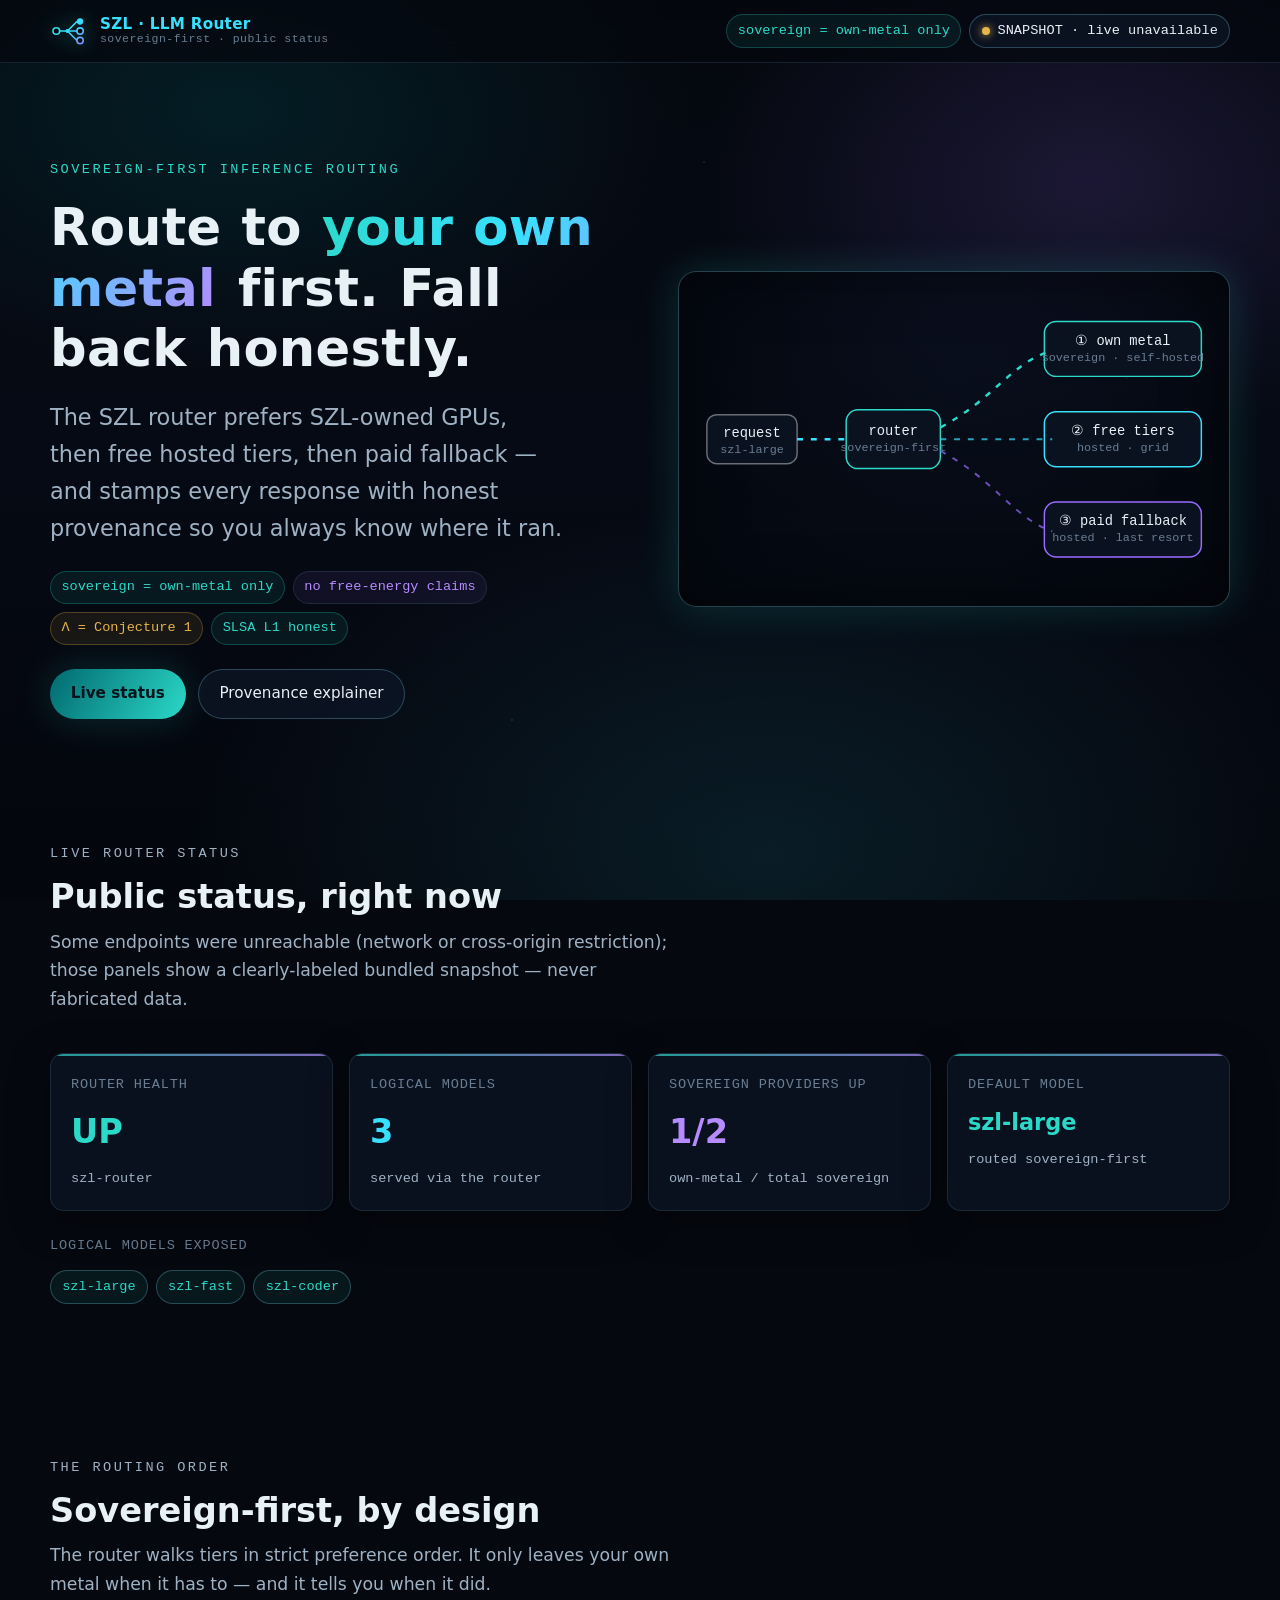
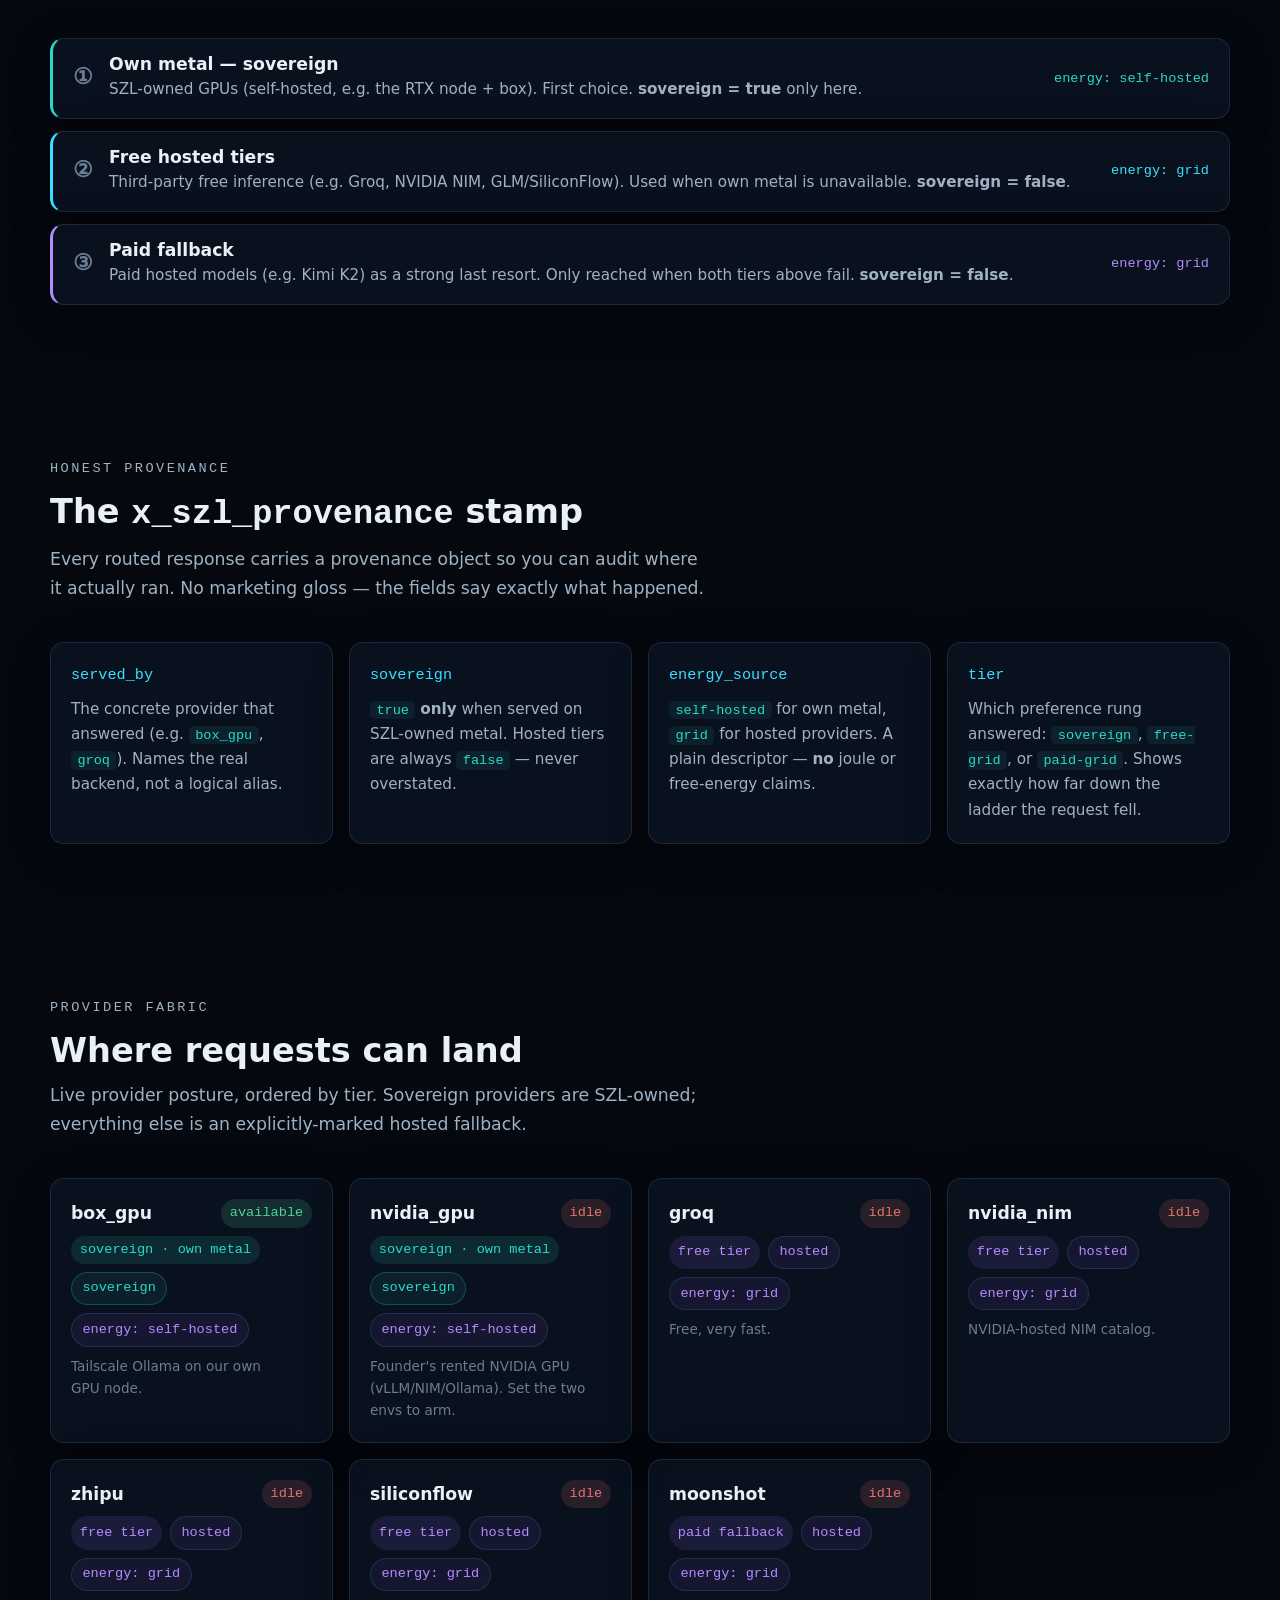
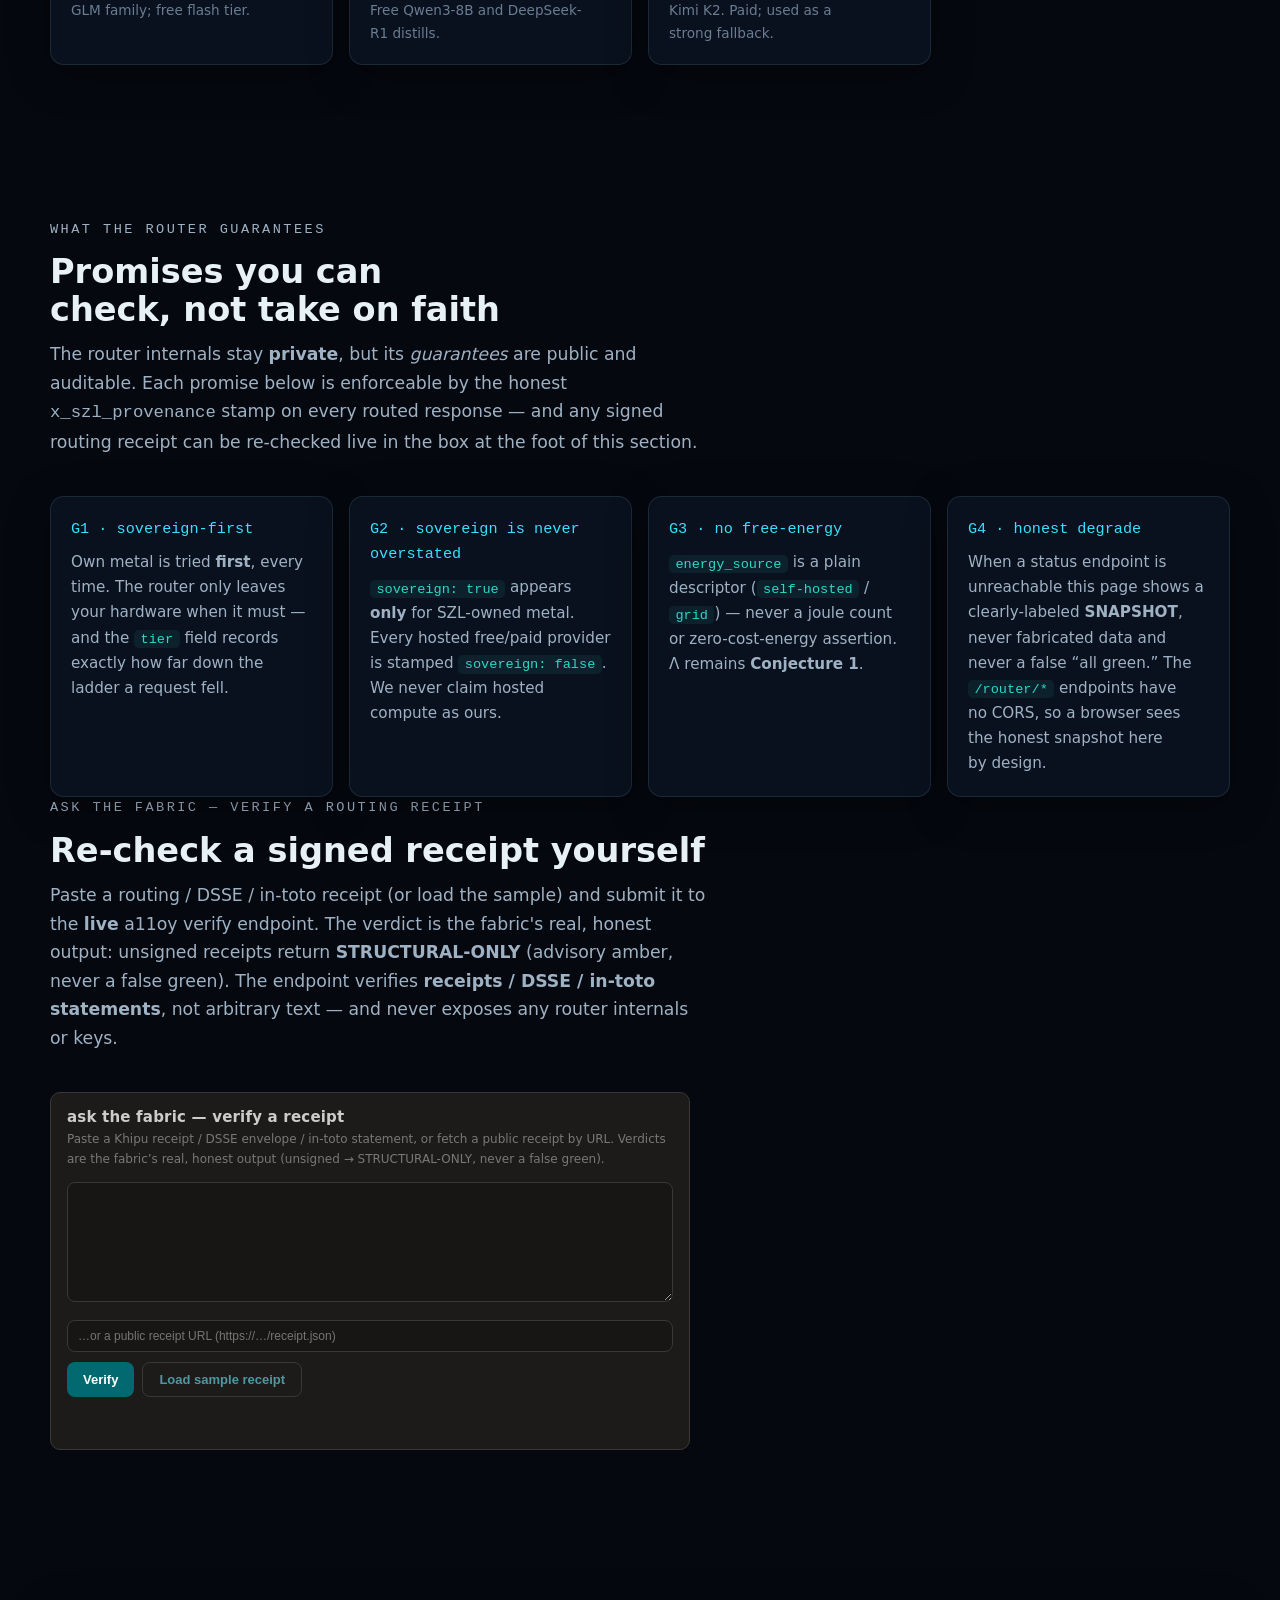
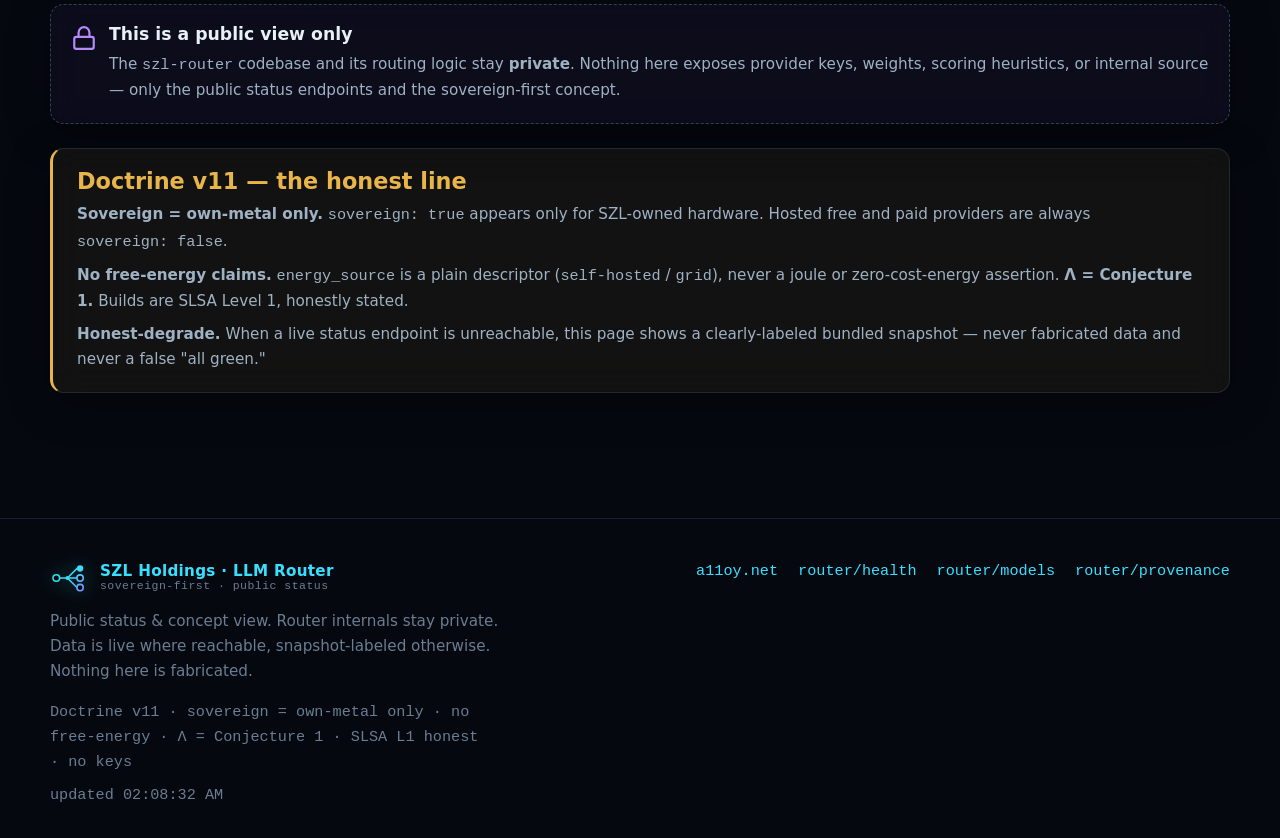
==== space/index.html @ 3b20b39d "feat: govern llm-router-live status Space from szl-router/space (reverse-import) The public status S" ====
<!DOCTYPE html>
<html lang="en" data-theme="dark">
<head>
<meta charset="UTF-8" />
<meta name="viewport" content="width=device-width, initial-scale=1.0, viewport-fit=cover" />
<title>SZL LLM Router — sovereign-first routing (public status)</title>
<meta name="description" content="Public status & concept view of the SZL sovereign-first LLM router: own metal first, then free tiers, then paid fallback — with honest x_szl_provenance. Router internals stay private." />
<meta property="og:title" content="SZL LLM Router" />
<meta property="og:description" content="Sovereign-first routing: own metal → free tiers → paid fallback. Public status only — no private logic, no keys." />
<meta property="og:type" content="website" />
<link rel="icon" type="image/svg+xml" href="assets/logo.svg" />
<!-- SOVEREIGN: 0 runtime CDN · system fonts only (declared in style.css). No Google Fonts. -->
<link rel="stylesheet" href="assets/style.css" />
</head>
<body>

<!-- ===== Top bar ===== -->
<header class="topbar">
  <div class="wrap topbar-inner">
    <a class="brand" href="#top" aria-label="SZL LLM Router home">
      <img class="brand-mark" src="assets/logo.svg" alt="" width="38" height="38" />
      <span class="brand-text">
        <span class="brand-name">SZL · LLM Router</span>
        <span class="brand-sub">sovereign-first · public status</span>
      </span>
    </a>
    <div class="topbar-status">
      <span class="badge teal">sovereign = own-metal only</span>
      <span class="live-pill" id="source-pill">
        <span class="dot snapshot"></span>
        <span class="source-label">connecting…</span>
      </span>
    </div>
  </div>
</header>

<main id="top">

  <!-- ===== Hero ===== -->
  <section class="hero wrap">
    <div class="hero-grid">
      <div>
        <p class="eyebrow">Sovereign-first inference routing</p>
        <h1>Route to <span class="accent">your own metal</span> first. Fall back honestly.</h1>
        <p class="hero-lede">
          The SZL router prefers SZL-owned GPUs, then free hosted tiers, then paid
          fallback — and stamps every response with honest provenance so you always
          know where it ran.
        </p>
        <div class="hero-badges">
          <span class="badge teal">sovereign = own-metal only</span>
          <span class="badge">no free-energy claims</span>
          <span class="badge warn">Λ = Conjecture 1</span>
          <span class="badge teal">SLSA L1 honest</span>
        </div>
        <div class="hero-cta">
          <a class="btn btn-primary" href="#status">Live status</a>
          <a class="btn btn-ghost" href="#provenance">Provenance explainer</a>
        </div>
      </div>

      <!-- Animated routing diagram -->
      <div class="router-shell" aria-label="Sovereign-first routing diagram">
        <svg class="router-svg" viewBox="0 0 520 300" role="img"
             aria-label="A request enters the router, which tries sovereign own-metal GPUs first, then free hosted tiers, then paid fallback.">
          <!-- request source -->
          <g>
            <rect class="node-box src" x="8" y="125" width="92" height="50" rx="10"/>
            <text class="node-label" x="54" y="148" text-anchor="middle">request</text>
            <text class="node-sub" x="54" y="164" text-anchor="middle">szl-large</text>
          </g>

          <!-- router pivot -->
          <g>
            <rect class="node-box sov" x="150" y="120" width="96" height="60" rx="12"/>
            <text class="node-label" x="198" y="146" text-anchor="middle">router</text>
            <text class="node-sub" x="198" y="162" text-anchor="middle">sovereign-first</text>
          </g>

          <!-- edges source -> router -->
          <path class="flow-edge" d="M100 150 H150" stroke="#38e0ff" stroke-width="2.5" fill="none"/>

          <!-- tier 1 sovereign -->
          <g>
            <rect class="node-box sov" x="352" y="30" width="160" height="56" rx="12"/>
            <text class="node-label" x="432" y="54" text-anchor="middle">① own metal</text>
            <text class="node-sub" x="432" y="70" text-anchor="middle">sovereign · self-hosted</text>
          </g>
          <path class="flow-edge" d="M246 138 C300 110, 320 70, 360 60" stroke="#2bd9c8" stroke-width="2.5" fill="none"/>

          <!-- tier 2 free -->
          <g>
            <rect class="node-box free" x="352" y="122" width="160" height="56" rx="12"/>
            <text class="node-label" x="432" y="146" text-anchor="middle">② free tiers</text>
            <text class="node-sub" x="432" y="162" text-anchor="middle">hosted · grid</text>
          </g>
          <path class="flow-edge cool" d="M246 150 H360" stroke="#38e0ff" stroke-width="2" fill="none" opacity="0.7"/>

          <!-- tier 3 paid -->
          <g>
            <rect class="node-box paid" x="352" y="214" width="160" height="56" rx="12"/>
            <text class="node-label" x="432" y="238" text-anchor="middle">③ paid fallback</text>
            <text class="node-sub" x="432" y="254" text-anchor="middle">hosted · last resort</text>
          </g>
          <path class="flow-edge cool" d="M246 162 C300 190, 320 230, 360 244" stroke="#9a6bff" stroke-width="2" fill="none" opacity="0.7"/>
        </svg>
      </div>
    </div>
  </section>

  <!-- ===== KPIs ===== -->
  <section class="section wrap" id="status">
    <div class="section-head">
      <p class="eyebrow">Live router status</p>
      <h2>Public status, right now</h2>
      <p id="data-source-note">Connecting to the live router status endpoints…</p>
    </div>
    <div class="kpi-grid">
      <article class="kpi glass">
        <div class="kpi-label">Router health</div>
        <div class="kpi-value teal" id="kpi-health">—</div>
        <div class="kpi-meta" id="kpi-service">szl-router</div>
      </article>
      <article class="kpi glass">
        <div class="kpi-label">Logical models</div>
        <div class="kpi-value cyan" id="kpi-models">—</div>
        <div class="kpi-meta">served via the router</div>
      </article>
      <article class="kpi glass">
        <div class="kpi-label">Sovereign providers up</div>
        <div class="kpi-value violet" id="kpi-sovereign">—</div>
        <div class="kpi-meta">own-metal / total sovereign</div>
      </article>
      <article class="kpi glass">
        <div class="kpi-label">Default model</div>
        <div class="kpi-value teal" id="default-model" style="font-size: var(--text-lg)">—</div>
        <div class="kpi-meta">routed sovereign-first</div>
      </article>
    </div>
    <div style="margin-top: var(--space-6)">
      <p class="kpi-label" style="margin-bottom: var(--space-3)">Logical models exposed</p>
      <div class="model-chips" id="model-chips"><span class="chip dim">loading…</span></div>
    </div>
  </section>

  <!-- ===== Sovereign-first tier ladder ===== -->
  <section class="section wrap">
    <div class="section-head">
      <p class="eyebrow">The routing order</p>
      <h2>Sovereign-first, by design</h2>
      <p>The router walks tiers in strict preference order. It only leaves your own metal when it has to — and it tells you when it did.</p>
    </div>
    <div class="ladder">
      <div class="rung sov glass">
        <div class="rung-rank">①</div>
        <div class="rung-body">
          <h3>Own metal — sovereign</h3>
          <p>SZL-owned GPUs (self-hosted, e.g. the RTX node + box). First choice. <strong>sovereign = true</strong> only here.</p>
        </div>
        <div class="rung-flag" style="color: var(--teal-bright)">energy: self-hosted</div>
      </div>
      <div class="rung free glass">
        <div class="rung-rank">②</div>
        <div class="rung-body">
          <h3>Free hosted tiers</h3>
          <p>Third-party free inference (e.g. Groq, NVIDIA NIM, GLM/SiliconFlow). Used when own metal is unavailable. <strong>sovereign = false</strong>.</p>
        </div>
        <div class="rung-flag" style="color: var(--cyan)">energy: grid</div>
      </div>
      <div class="rung paid glass">
        <div class="rung-rank">③</div>
        <div class="rung-body">
          <h3>Paid fallback</h3>
          <p>Paid hosted models (e.g. Kimi K2) as a strong last resort. Only reached when both tiers above fail. <strong>sovereign = false</strong>.</p>
        </div>
        <div class="rung-flag" style="color: var(--violet-bright)">energy: grid</div>
      </div>
    </div>
  </section>

  <!-- ===== Provenance explainer ===== -->
  <section class="section wrap" id="provenance">
    <div class="section-head">
      <p class="eyebrow">Honest provenance</p>
      <h2>The <code>x_szl_provenance</code> stamp</h2>
      <p>Every routed response carries a provenance object so you can audit where it actually ran. No marketing gloss — the fields say exactly what happened.</p>
    </div>
    <div class="prov-grid">
      <article class="prov-field glass">
        <div class="prov-key">served_by</div>
        <p>The concrete provider that answered (e.g. <code>box_gpu</code>, <code>groq</code>). Names the real backend, not a logical alias.</p>
      </article>
      <article class="prov-field glass">
        <div class="prov-key">sovereign</div>
        <p><code>true</code> <strong>only</strong> when served on SZL-owned metal. Hosted tiers are always <code>false</code> — never overstated.</p>
      </article>
      <article class="prov-field glass">
        <div class="prov-key">energy_source</div>
        <p><code>self-hosted</code> for own metal, <code>grid</code> for hosted providers. A plain descriptor — <strong>no</strong> joule or free-energy claims.</p>
      </article>
      <article class="prov-field glass">
        <div class="prov-key">tier</div>
        <p>Which preference rung answered: <code>sovereign</code>, <code>free-grid</code>, or <code>paid-grid</code>. Shows exactly how far down the ladder the request fell.</p>
      </article>
    </div>
  </section>

  <!-- ===== Live provider status ===== -->
  <section class="section wrap">
    <div class="section-head">
      <p class="eyebrow">Provider fabric</p>
      <h2>Where requests can land</h2>
      <p>Live provider posture, ordered by tier. Sovereign providers are SZL-owned; everything else is an explicitly-marked hosted fallback.</p>
    </div>
    <div class="prov-status" id="provider-grid">
      <article class="provider-card glass"><span class="provider-note">loading provider fabric…</span></article>
    </div>
  </section>

  <!-- ===== What the router guarantees (agentic explainer) ===== -->
  <section class="section wrap" id="guarantees">
    <div class="section-head">
      <p class="eyebrow">What the router guarantees</p>
      <h2>Promises you can check, not take on faith</h2>
      <p>The router internals stay <strong>private</strong>, but its <em>guarantees</em> are public and
         auditable. Each promise below is enforceable by the honest <code>x_szl_provenance</code> stamp
         on every routed response — and any signed routing receipt can be re-checked live in the box at
         the foot of this section.</p>
    </div>
    <div class="prov-grid">
      <article class="prov-field glass">
        <div class="prov-key">G1 · sovereign-first</div>
        <p>Own metal is tried <strong>first</strong>, every time. The router only leaves your hardware
           when it must — and the <code>tier</code> field records exactly how far down the ladder a
           request fell.</p>
      </article>
      <article class="prov-field glass">
        <div class="prov-key">G2 · sovereign is never overstated</div>
        <p><code>sovereign: true</code> appears <strong>only</strong> for SZL-owned metal. Every hosted
           free/paid provider is stamped <code>sovereign: false</code>. We never claim hosted compute
           as ours.</p>
      </article>
      <article class="prov-field glass">
        <div class="prov-key">G3 · no free-energy</div>
        <p><code>energy_source</code> is a plain descriptor (<code>self-hosted</code> / <code>grid</code>)
           — never a joule count or zero-cost-energy assertion. Λ remains <strong>Conjecture 1</strong>.</p>
      </article>
      <article class="prov-field glass">
        <div class="prov-key">G4 · honest degrade</div>
        <p>When a status endpoint is unreachable this page shows a clearly-labeled <strong>SNAPSHOT</strong>,
           never fabricated data and never a false “all green.” The <code>/router/*</code> endpoints have
           no CORS, so a browser sees the honest snapshot here by design.</p>
      </article>
    </div>

    <div class="section-head" style="margin-top: var(--space-7)">
      <p class="eyebrow">Ask the fabric — verify a routing receipt</p>
      <h2>Re-check a signed receipt yourself</h2>
      <p>Paste a routing / DSSE / in-toto receipt (or load the sample) and submit it to the
         <strong>live</strong> a11oy verify endpoint. The verdict is the fabric's real, honest output:
         unsigned receipts return <strong>STRUCTURAL-ONLY</strong> (advisory amber, never a false green).
         The endpoint verifies <strong>receipts / DSSE / in-toto statements</strong>, not arbitrary text
         — and never exposes any router internals or keys.</p>
    </div>
    <div id="szl-verify"></div>
  </section>

  <!-- ===== Private notice + honesty ===== -->
  <section class="section wrap">
    <div class="private-note glass" style="margin-bottom: var(--space-6)">
      <svg viewBox="0 0 24 24" fill="none" stroke="currentColor" stroke-width="2" aria-hidden="true"><rect x="3" y="11" width="18" height="11" rx="2"/><path d="M7 11V7a5 5 0 0 1 10 0v4"/></svg>
      <div>
        <h3 style="font-size: var(--text-base); margin-bottom: var(--space-2)">This is a public view only</h3>
        <p>The <code>szl-router</code> codebase and its routing logic stay <strong>private</strong>. Nothing here exposes provider keys, weights, scoring heuristics, or internal source — only the public status endpoints and the sovereign-first concept.</p>
      </div>
    </div>
    <div class="callout glass">
      <h3>Doctrine v11 — the honest line</h3>
      <p><strong>Sovereign = own-metal only.</strong> <code>sovereign: true</code> appears only for SZL-owned hardware. Hosted free and paid providers are always <code>sovereign: false</code>.</p>
      <p><strong>No free-energy claims.</strong> <code>energy_source</code> is a plain descriptor (<code>self-hosted</code> / <code>grid</code>), never a joule or zero-cost-energy assertion. <strong>Λ = Conjecture 1.</strong> Builds are SLSA Level 1, honestly stated.</p>
      <p><strong>Honest-degrade.</strong> When a live status endpoint is unreachable, this page shows a clearly-labeled bundled snapshot — never fabricated data and never a false "all green."</p>
    </div>
  </section>

</main>

<!-- ===== Footer ===== -->
<footer class="footer">
  <div class="wrap footer-grid">
    <div>
      <a class="brand" href="#top" aria-label="SZL LLM Router">
        <img class="brand-mark" src="assets/logo.svg" alt="" width="32" height="32" />
        <span class="brand-text">
          <span class="brand-name">SZL Holdings · LLM Router</span>
          <span class="brand-sub">sovereign-first · public status</span>
        </span>
      </a>
      <p style="margin-top: var(--space-3)">Public status &amp; concept view. Router internals stay private. Data is live where reachable, snapshot-labeled otherwise. Nothing here is fabricated.</p>
      <p class="footer-doctrine">Doctrine v11 · sovereign = own-metal only · no free-energy · Λ = Conjecture 1 · SLSA L1 honest · no keys</p>
      <p class="stamp" id="updated-stamp" style="margin-top: var(--space-2)">updating…</p>
    </div>
    <nav class="footer-links" aria-label="resources">
      <a href="https://a11oy.net" target="_blank" rel="noopener">a11oy.net</a>
      <a href="https://a11oy.net/api/a11oy/v1/router/health" target="_blank" rel="noopener">router/health</a>
      <a href="https://a11oy.net/api/a11oy/v1/router/models" target="_blank" rel="noopener">router/models</a>
      <a href="https://a11oy.net/api/a11oy/v1/router/provenance" target="_blank" rel="noopener">router/provenance</a>
    </nav>
  </div>
</footer>

<script type="module" src="assets/app.js"></script>
<!-- Vendored, self-contained verify widget (0 CDN, system fonts, honest fallback) -->
<script src="assets/szl_verify_widget.js"></script>
<script>SZLVerify.mount('#szl-verify', { base: 'https://a11oy.net' });</script>
</body>
</html>
---- space/assets/style.css ----
/* ===========================================================
   SZL Khipu Constellation — deep-space dark, teal/cyan/violet
   Self-authored SZL build. Doctrine v11.
   =========================================================== */

:root {
  /* Type scale (fluid) */
  --text-xs: clamp(0.75rem, 0.7rem + 0.25vw, 0.85rem);
  --text-sm: clamp(0.85rem, 0.8rem + 0.3vw, 0.95rem);
  --text-base: clamp(1rem, 0.95rem + 0.25vw, 1.08rem);
  --text-lg: clamp(1.1rem, 1rem + 0.6vw, 1.4rem);
  --text-xl: clamp(1.5rem, 1.2rem + 1.2vw, 2.1rem);
  --text-2xl: clamp(2rem, 1.4rem + 2.4vw, 3.2rem);

  /* Spacing (4px system) */
  --space-1: 0.25rem; --space-2: 0.5rem; --space-3: 0.75rem;
  --space-4: 1rem; --space-5: 1.25rem; --space-6: 1.5rem;
  --space-8: 2rem; --space-10: 2.5rem; --space-12: 3rem;
  --space-16: 4rem; --space-20: 5rem; --space-24: 6rem;

  /* Deep-space palette */
  --bg: #05080f;
  --bg-2: #070b16;
  --surface: rgba(16, 26, 44, 0.55);
  --surface-solid: #0b1322;
  --border: rgba(120, 170, 200, 0.16);
  --border-strong: rgba(120, 200, 220, 0.30);

  --teal: #01696F;
  --teal-bright: #2bd9c8;
  --cyan: #38e0ff;
  --violet: #9a6bff;
  --violet-bright: #b58bff;

  --text: #e8f1f6;
  --text-muted: #9fb2c4;
  --text-faint: #6a7d92;

  --ok: #4fd39a;
  --warn: #e8b54a;
  --bad: #e8736a;

  --radius-sm: 0.5rem;
  --radius-md: 0.85rem;
  --radius-lg: 1.15rem;
  --radius-full: 9999px;

  --content: 1180px;
  --glow-teal: 0 0 40px rgba(43, 217, 200, 0.18);
  --glow-violet: 0 0 40px rgba(154, 107, 255, 0.16);

  /* SOVEREIGN: system fonts only — 0 runtime CDN, no Google Fonts. */
  --font-display: system-ui, -apple-system, 'Segoe UI', Roboto, Helvetica, Arial, sans-serif;
  --font-body: system-ui, -apple-system, 'Segoe UI', Roboto, Helvetica, Arial, sans-serif;
  --font-mono: ui-monospace, SFMono-Regular, Menlo, Consolas, monospace;
}

*, *::before, *::after { box-sizing: border-box; margin: 0; padding: 0; }

html {
  -webkit-font-smoothing: antialiased;
  -moz-osx-font-smoothing: grayscale;
  text-rendering: optimizeLegibility;
  scroll-behavior: smooth;
  scroll-padding-top: 5rem;
}

body {
  min-height: 100dvh;
  line-height: 1.65;
  font-family: var(--font-body);
  font-size: var(--text-base);
  color: var(--text);
  background: var(--bg);
  overflow-x: hidden;
  position: relative;
}

/* Starfield + nebula background */
body::before {
  content: "";
  position: fixed;
  inset: 0;
  z-index: -2;
  background:
    radial-gradient(ellipse 60% 50% at 18% 12%, rgba(1, 105, 111, 0.22), transparent 60%),
    radial-gradient(ellipse 50% 50% at 85% 20%, rgba(154, 107, 255, 0.15), transparent 60%),
    radial-gradient(ellipse 70% 60% at 60% 95%, rgba(56, 224, 255, 0.10), transparent 65%),
    linear-gradient(180deg, #05080f 0%, #060a14 50%, #04060d 100%);
}
body::after {
  content: "";
  position: fixed;
  inset: 0;
  z-index: -1;
  background-image:
    radial-gradient(1px 1px at 20% 30%, rgba(255,255,255,0.7), transparent),
    radial-gradient(1px 1px at 70% 65%, rgba(255,255,255,0.5), transparent),
    radial-gradient(1px 1px at 40% 80%, rgba(180,220,255,0.6), transparent),
    radial-gradient(1.5px 1.5px at 88% 42%, rgba(255,255,255,0.5), transparent),
    radial-gradient(1px 1px at 12% 78%, rgba(200,230,255,0.5), transparent),
    radial-gradient(1px 1px at 55% 18%, rgba(255,255,255,0.4), transparent);
  background-repeat: repeat;
  opacity: 0.6;
  pointer-events: none;
}

img, svg, canvas { display: block; max-width: 100%; }
a { color: var(--cyan); text-decoration: none; }
a:hover { color: var(--teal-bright); }

:focus-visible {
  outline: 2px solid var(--cyan);
  outline-offset: 3px;
  border-radius: var(--radius-sm);
}

h1, h2, h3 { font-family: var(--font-display); line-height: 1.12; text-wrap: balance; letter-spacing: 0; }
p { text-wrap: pretty; }

.sr-only {
  position: absolute; width: 1px; height: 1px; padding: 0; margin: -1px;
  overflow: hidden; clip: rect(0,0,0,0); white-space: nowrap; border: 0;
}

/* ---------- Layout shell ---------- */
.wrap { width: min(100% - 2.5rem, var(--content)); margin-inline: auto; }

/* ---------- Top bar ---------- */
.topbar {
  position: sticky; top: 0; z-index: 50;
  backdrop-filter: blur(14px);
  background: rgba(5, 8, 15, 0.72);
  border-bottom: 1px solid var(--border);
}
.topbar-inner {
  display: flex; align-items: center; justify-content: space-between;
  gap: var(--space-4); padding-block: var(--space-3); flex-wrap: wrap;
}
.brand { display: flex; align-items: center; gap: var(--space-3); }
.brand-mark { width: 38px; height: 38px; flex-shrink: 0; filter: drop-shadow(0 0 10px rgba(43,217,200,0.4)); }
.brand-text { display: flex; flex-direction: column; line-height: 1.1; }
.brand-name { font-family: var(--font-display); font-weight: 600; font-size: var(--text-sm); letter-spacing: 0.02em; }
.brand-sub { font-size: 0.72rem; color: var(--text-faint); font-family: var(--font-mono); letter-spacing: 0.04em; }
.topbar-status { display: flex; align-items: center; gap: var(--space-2); flex-wrap: wrap; }

/* ---------- Live pill ---------- */
.live-pill {
  display: inline-flex; align-items: center; gap: var(--space-2);
  padding: 0.3rem 0.7rem; border-radius: var(--radius-full);
  font-family: var(--font-mono); font-size: var(--text-xs);
  border: 1px solid var(--border-strong); background: var(--surface);
  white-space: nowrap;
}
.dot { width: 8px; height: 8px; border-radius: 50%; flex-shrink: 0; }
.dot.live { background: var(--ok); box-shadow: 0 0 8px var(--ok); animation: pulse 2s ease-in-out infinite; }
.dot.snapshot { background: var(--warn); box-shadow: 0 0 8px var(--warn); }
.dot.down { background: var(--bad); box-shadow: 0 0 8px var(--bad); }
@keyframes pulse { 0%,100% { opacity: 1; } 50% { opacity: 0.4; } }

/* ---------- Badges ---------- */
.badge {
  display: inline-flex; align-items: center; gap: 0.4rem;
  padding: 0.28rem 0.65rem; border-radius: var(--radius-full);
  font-family: var(--font-mono); font-size: var(--text-xs);
  border: 1px solid var(--border); background: rgba(154, 107, 255, 0.08);
  color: var(--violet-bright); white-space: nowrap;
}
.badge.teal { background: rgba(43,217,200,0.08); color: var(--teal-bright); border-color: rgba(43,217,200,0.25); }
.badge.warn { background: rgba(232,181,74,0.09); color: var(--warn); border-color: rgba(232,181,74,0.28); }

/* ---------- Hero ---------- */
.hero { padding-block: clamp(var(--space-12), 8vw, var(--space-24)) var(--space-12); position: relative; }
.hero-grid { display: grid; grid-template-columns: 1.05fr 1fr; gap: var(--space-12); align-items: center; }
.eyebrow {
  font-family: var(--font-mono); font-size: var(--text-xs); letter-spacing: 0.18em;
  text-transform: uppercase; color: var(--teal-bright); margin-bottom: var(--space-4);
}
.hero h1 { font-size: var(--text-2xl); font-weight: 600; margin-bottom: var(--space-5); letter-spacing: 0.005em; word-spacing: 0.04em; line-height: 1.18; }
.hero h1 .accent {
  background: linear-gradient(120deg, var(--teal-bright), var(--cyan) 45%, var(--violet-bright));
  -webkit-background-clip: text; background-clip: text; -webkit-text-fill-color: transparent; color: transparent;
  padding-right: 0.04em;
}
.hero-lede { font-size: var(--text-lg); color: var(--text-muted); margin-bottom: var(--space-6); max-width: 36ch; }
.hero-badges { display: flex; flex-wrap: wrap; gap: var(--space-2); margin-bottom: var(--space-6); }
.hero-cta { display: flex; flex-wrap: wrap; gap: var(--space-3); }

.btn {
  display: inline-flex; align-items: center; gap: var(--space-2);
  padding: 0.7rem 1.3rem; border-radius: var(--radius-full);
  font-weight: 500; font-size: var(--text-sm); cursor: pointer;
  transition: transform 180ms cubic-bezier(.16,1,.3,1), box-shadow 180ms, background 180ms;
}
.btn-primary {
  background: linear-gradient(120deg, var(--teal), var(--teal-bright));
  color: #04141a; box-shadow: var(--glow-teal); font-weight: 600;
}
.btn-primary:hover { transform: translateY(-2px); box-shadow: 0 0 50px rgba(43,217,200,0.35); }
.btn-ghost { border: 1px solid var(--border-strong); color: var(--text); background: var(--surface); }
.btn-ghost:hover { border-color: var(--cyan); transform: translateY(-2px); }

/* ---------- Glass card ---------- */
.glass {
  background: var(--surface);
  border: 1px solid var(--border);
  border-radius: var(--radius-lg);
  backdrop-filter: blur(16px);
  box-shadow: 0 10px 40px rgba(0,0,0,0.35);
}

/* ---------- Constellation graph ---------- */
.graph-shell {
  position: relative; border-radius: var(--radius-lg); overflow: hidden;
  border: 1px solid var(--border-strong);
  background: radial-gradient(ellipse at 50% 40%, rgba(8,16,30,0.6), rgba(4,7,14,0.9));
  box-shadow: var(--glow-teal), inset 0 0 60px rgba(0,0,0,0.5);
  min-height: 420px;
}
#graph { width: 100%; height: 460px; }
.graph-overlay {
  position: absolute; top: var(--space-3); left: var(--space-3);
  display: flex; gap: var(--space-2); flex-wrap: wrap; pointer-events: none; z-index: 5;
}
.graph-controls {
  position: absolute; bottom: var(--space-3); left: 50%; transform: translateX(-50%);
  display: flex; gap: var(--space-2); z-index: 5; flex-wrap: wrap; justify-content: center;
  width: calc(100% - 1.5rem);
}
.seg {
  display: inline-flex; border: 1px solid var(--border-strong);
  border-radius: var(--radius-full); overflow: hidden; backdrop-filter: blur(10px);
  background: rgba(5,8,15,0.7);
}
.seg button {
  padding: 0.4rem 0.9rem; font-size: var(--text-xs); font-family: var(--font-mono);
  color: var(--text-muted); background: transparent; white-space: nowrap;
}
.seg button[aria-pressed="true"] { background: rgba(43,217,200,0.18); color: var(--teal-bright); }
.graph-legend {
  position: absolute; top: var(--space-3); right: var(--space-3); z-index: 5;
  display: flex; flex-direction: column; gap: var(--space-2);
  font-size: var(--text-xs); font-family: var(--font-mono);
  background: rgba(5,8,15,0.6); padding: var(--space-3); border-radius: var(--radius-md);
  border: 1px solid var(--border); backdrop-filter: blur(8px);
}
.legend-row { display: flex; align-items: center; gap: var(--space-2); color: var(--text-muted); }
.legend-swatch { width: 12px; height: 12px; border-radius: 50%; flex-shrink: 0; }

/* ---------- Section ---------- */
.section { padding-block: clamp(var(--space-12), 6vw, var(--space-20)); }
.section-head { max-width: 60ch; margin-bottom: var(--space-10); }
.section-head .eyebrow { margin-bottom: var(--space-3); }
.section-head h2 { font-size: var(--text-xl); font-weight: 600; margin-bottom: var(--space-3); }
.section-head p { color: var(--text-muted); }

/* ---------- KPI cards ---------- */
.kpi-grid { display: grid; grid-template-columns: repeat(auto-fit, minmax(180px, 1fr)); gap: var(--space-4); }
.kpi {
  padding: var(--space-5); border-radius: var(--radius-md);
  position: relative; overflow: hidden;
}
.kpi::before {
  content: ""; position: absolute; inset: 0 0 auto 0; height: 2px;
  background: linear-gradient(90deg, var(--teal-bright), var(--violet-bright));
  opacity: 0.7;
}
.kpi-label { font-family: var(--font-mono); font-size: var(--text-xs); color: var(--text-faint); letter-spacing: 0.06em; text-transform: uppercase; }
.kpi-value { font-family: var(--font-display); font-size: var(--text-xl); font-weight: 600; margin-block: var(--space-2); }
.kpi-value.teal { color: var(--teal-bright); }
.kpi-value.violet { color: var(--violet-bright); }
.kpi-value.cyan { color: var(--cyan); }
.kpi-meta { font-size: var(--text-xs); color: var(--text-muted); font-family: var(--font-mono); }

/* ---------- Generic grid ---------- */
.cards { display: grid; grid-template-columns: repeat(auto-fit, minmax(260px, 1fr)); gap: var(--space-5); }
.card { padding: var(--space-6); border-radius: var(--radius-md); }
.card h3 { font-size: var(--text-lg); margin-bottom: var(--space-3); color: var(--text); display: flex; align-items: center; gap: var(--space-2); }
.card p { color: var(--text-muted); font-size: var(--text-sm); }
.card .icon { width: 28px; height: 28px; flex-shrink: 0; color: var(--teal-bright); }

/* ---------- Witness table ---------- */
.table-shell { border-radius: var(--radius-md); overflow: hidden; border: 1px solid var(--border); }
.tbl-scroll { overflow-x: auto; }
table.witness { width: 100%; border-collapse: collapse; font-size: var(--text-sm); min-width: 560px; }
table.witness th, table.witness td { padding: var(--space-3) var(--space-4); text-align: left; }
table.witness thead th {
  font-family: var(--font-mono); font-size: var(--text-xs); text-transform: uppercase;
  letter-spacing: 0.06em; color: var(--text-faint); background: rgba(8,16,30,0.6);
  border-bottom: 1px solid var(--border);
}
table.witness tbody tr { border-bottom: 1px solid var(--border); }
table.witness tbody tr:last-child { border-bottom: none; }
table.witness td.mono { font-family: var(--font-mono); font-size: var(--text-xs); color: var(--text-muted); }
.tag { display: inline-flex; align-items: center; gap: 0.35rem; padding: 0.18rem 0.55rem; border-radius: var(--radius-full); font-family: var(--font-mono); font-size: var(--text-xs); }
.tag.sov { background: rgba(43,217,200,0.12); color: var(--teal-bright); }
.tag.host { background: rgba(154,107,255,0.12); color: var(--violet-bright); }
.tag.ok { background: rgba(79,211,154,0.14); color: var(--ok); }
.tag.down { background: rgba(232,115,106,0.14); color: var(--bad); }

/* ---------- Quorum receipt knot ---------- */
.receipt {
  font-family: var(--font-mono); font-size: var(--text-xs); color: var(--text-muted);
  background: rgba(4,7,14,0.6); border: 1px solid var(--border); border-radius: var(--radius-md);
  padding: var(--space-4); overflow-x: auto; line-height: 1.7;
}
.receipt .k { color: var(--cyan); }
.receipt .v { color: var(--teal-bright); }
.receipt .c { color: var(--text-faint); }

/* ---------- Honesty callout ---------- */
.callout {
  border-left: 3px solid var(--warn); padding: var(--space-5) var(--space-6);
  border-radius: var(--radius-md); background: rgba(232,181,74,0.06);
}
.callout h3 { color: var(--warn); font-size: var(--text-lg); margin-bottom: var(--space-2); }
.callout p { color: var(--text-muted); font-size: var(--text-sm); }
.callout p + p { margin-top: var(--space-2); }

/* ---------- Conjecture explainer steps ---------- */
.steps { display: grid; grid-template-columns: repeat(auto-fit, minmax(230px,1fr)); gap: var(--space-4); counter-reset: step; }
.step { padding: var(--space-5); border-radius: var(--radius-md); position: relative; }
.step-num {
  font-family: var(--font-mono); font-size: var(--text-xs); color: var(--teal-bright);
  border: 1px solid var(--border-strong); border-radius: var(--radius-full);
  width: 28px; height: 28px; display: grid; place-items: center; margin-bottom: var(--space-3);
}
.step h3 { font-size: var(--text-base); margin-bottom: var(--space-2); }
.step p { font-size: var(--text-sm); color: var(--text-muted); }

/* ---------- Footer ---------- */
.footer { border-top: 1px solid var(--border); padding-block: var(--space-10); margin-top: var(--space-12); }
.footer-grid { display: flex; justify-content: space-between; gap: var(--space-6); flex-wrap: wrap; align-items: flex-start; }
.footer p { color: var(--text-faint); font-size: var(--text-sm); max-width: 48ch; }
.footer-links { display: flex; gap: var(--space-5); flex-wrap: wrap; font-size: var(--text-sm); font-family: var(--font-mono); }
.footer-doctrine { font-family: var(--font-mono); font-size: var(--text-xs); color: var(--text-faint); margin-top: var(--space-4); }

/* ---------- Updated stamp ---------- */
.stamp { font-family: var(--font-mono); font-size: var(--text-xs); color: var(--text-faint); }

/* ---------- Responsive ---------- */
@media (max-width: 880px) {
  .hero-grid { grid-template-columns: 1fr; gap: var(--space-8); }
  .hero-lede { max-width: none; }
  #graph { height: 380px; }
  .graph-legend { position: static; margin: var(--space-3); }
}
@media (max-width: 560px) {
  .topbar-inner { gap: var(--space-2); }
  .brand-sub { display: none; }
  #graph { height: 340px; }
  .graph-legend { display: none; }
}

@media (prefers-reduced-motion: reduce) {
  *, *::before, *::after {
    animation-duration: 0.01ms !important; animation-iteration-count: 1 !important;
    transition-duration: 0.01ms !important; scroll-behavior: auto !important;
  }
}

/* ===========================================================
   LLM Router — additional components
   =========================================================== */

/* ---------- Routing diagram ---------- */
.router-shell {
  position: relative; border-radius: var(--radius-lg); overflow: hidden;
  border: 1px solid var(--border-strong);
  background: radial-gradient(ellipse at 50% 30%, rgba(8,16,30,0.6), rgba(4,7,14,0.92));
  box-shadow: var(--glow-teal), inset 0 0 60px rgba(0,0,0,0.5);
  padding: var(--space-5);
}
.router-svg { width: 100%; height: auto; display: block; }

/* animated dash flow on routing edges */
.flow-edge { stroke-dasharray: 6 8; animation: flow 1.4s linear infinite; }
@keyframes flow { to { stroke-dashoffset: -28; } }
.flow-edge.cool { animation-duration: 2.2s; }

.node-box {
  fill: rgba(11,19,34,0.92); stroke-width: 1.5;
}
.node-box.sov { stroke: #2bd9c8; }
.node-box.free { stroke: #38e0ff; }
.node-box.paid { stroke: #9a6bff; }
.node-box.src { stroke: rgba(255,255,255,0.4); }
.node-label { font-family: var(--font-mono); font-size: 14px; fill: var(--text); }
.node-sub { font-family: var(--font-mono); font-size: 12px; fill: var(--text-faint); }

/* ---------- Tier ladder ---------- */
.ladder { display: grid; gap: var(--space-3); }
.rung {
  display: grid; grid-template-columns: auto 1fr auto; gap: var(--space-4); align-items: center;
  padding: var(--space-4) var(--space-5); border-radius: var(--radius-md);
  border-left: 3px solid var(--border-strong);
}
.rung.sov { border-left-color: var(--teal-bright); }
.rung.free { border-left-color: var(--cyan); }
.rung.paid { border-left-color: var(--violet-bright); }
.rung-rank { font-family: var(--font-mono); font-size: var(--text-lg); font-weight: 600; color: var(--text-faint); }
.rung-body h3 { font-size: var(--text-base); margin-bottom: 0.15rem; }
.rung-body p { font-size: var(--text-sm); color: var(--text-muted); }
.rung-flag { font-family: var(--font-mono); font-size: var(--text-xs); white-space: nowrap; }

/* ---------- Provenance fields ---------- */
.prov-grid { display: grid; grid-template-columns: repeat(auto-fit, minmax(220px,1fr)); gap: var(--space-4); }
.prov-field { padding: var(--space-5); border-radius: var(--radius-md); }
.prov-key { font-family: var(--font-mono); font-size: var(--text-sm); color: var(--cyan); margin-bottom: var(--space-2); }
.prov-field p { font-size: var(--text-sm); color: var(--text-muted); }
.prov-field code { font-family: var(--font-mono); font-size: var(--text-xs); color: var(--teal-bright); background: rgba(43,217,200,0.08); padding: 0.1rem 0.4rem; border-radius: 0.3rem; }

/* ---------- Provider status grid ---------- */
.prov-status { display: grid; grid-template-columns: repeat(auto-fill, minmax(240px,1fr)); gap: var(--space-4); }
.provider-card { padding: var(--space-5); border-radius: var(--radius-md); display: flex; flex-direction: column; gap: var(--space-2); }
.provider-top { display: flex; align-items: center; justify-content: space-between; gap: var(--space-3); }
.provider-name { font-family: var(--font-display); font-weight: 600; font-size: var(--text-base); }
.provider-meta { display: flex; flex-wrap: wrap; gap: var(--space-2); }
.provider-note { font-size: var(--text-xs); color: var(--text-faint); }

/* logical model chips */
.model-chips { display: flex; flex-wrap: wrap; gap: var(--space-2); }
.chip { font-family: var(--font-mono); font-size: var(--text-xs); padding: 0.3rem 0.7rem; border-radius: var(--radius-full); border: 1px solid var(--border-strong); background: rgba(43,217,200,0.08); color: var(--teal-bright); }
.chip.dim { background: rgba(120,140,170,0.08); color: var(--text-muted); border-color: var(--border); }

/* private notice */
.private-note {
  display: flex; gap: var(--space-3); align-items: flex-start;
  border: 1px dashed var(--border-strong); border-radius: var(--radius-md);
  padding: var(--space-5); background: rgba(154,107,255,0.05);
}
.private-note svg { width: 26px; height: 26px; color: var(--violet-bright); flex-shrink: 0; }
.private-note p { font-size: var(--text-sm); color: var(--text-muted); }

@media (max-width: 560px) {
  .rung { grid-template-columns: auto 1fr; }
  .rung-flag { grid-column: 2; }
}

/* ===========================================================
   DEV B · MOBILE REFINEMENT (investor-grade on a phone)
   12px type floor · 44px touch targets · safe-area · 0 CDN
   Doctrine v11 honest · system fonts only.
   =========================================================== */

/* Safe-area: notch / home-bar clearance (viewport-fit=cover) */
.topbar { padding-top: env(safe-area-inset-top, 0px); }
.topbar-inner { padding-inline: max(0px, env(safe-area-inset-left)) max(0px, env(safe-area-inset-right)); }
.footer { padding-bottom: max(var(--space-10), calc(var(--space-6) + env(safe-area-inset-bottom))); }

/* Type floor — nothing readable under 12px. Caption tokens bumped on phones. */
@media (max-width: 768px) {
  :root {
    --text-xs: clamp(0.78rem, 0.74rem + 0.2vw, 0.85rem);   /* 12.5px floor */
    --text-sm: clamp(0.875rem, 0.83rem + 0.25vw, 0.95rem); /* 14px floor */
  }
  .brand-sub { font-size: 0.78rem; }                        /* was 11.5px */
  .footer-doctrine, .stamp, .kpi-label, .kpi-meta,
  .provider-note, .prov-field code, .chip, .badge,
  .live-pill, .seg button, .rung-flag, table.witness td.mono,
  .receipt, .step-num { font-size: 0.78rem; }
  .node-label { font-size: 15px; }
  .node-sub { font-size: 12.5px; }
}

/* Touch targets ≥ 44px hit area (WCAG 2.5.5). Links lifted via padding. */
@media (pointer: coarse), (max-width: 768px) {
  .footer-links a,
  .topbar a, .brand,
  .prov-field, .provider-card { -webkit-tap-highlight-color: transparent; }
  .footer-links { gap: var(--space-3) var(--space-6); }
  .footer-links a {
    display: inline-flex; align-items: center;
    min-height: 44px; padding-block: 2px;
  }
  .brand { min-height: 44px; }   /* wordmark link — full 44px tap height */
  .hero-cta .btn { min-height: 44px; }
  .badge, .chip, .live-pill { min-height: 30px; } /* non-interactive status pills: legible, not tap targets */
}

/* Focus rings already present (:focus-visible). AA contrast retained. */
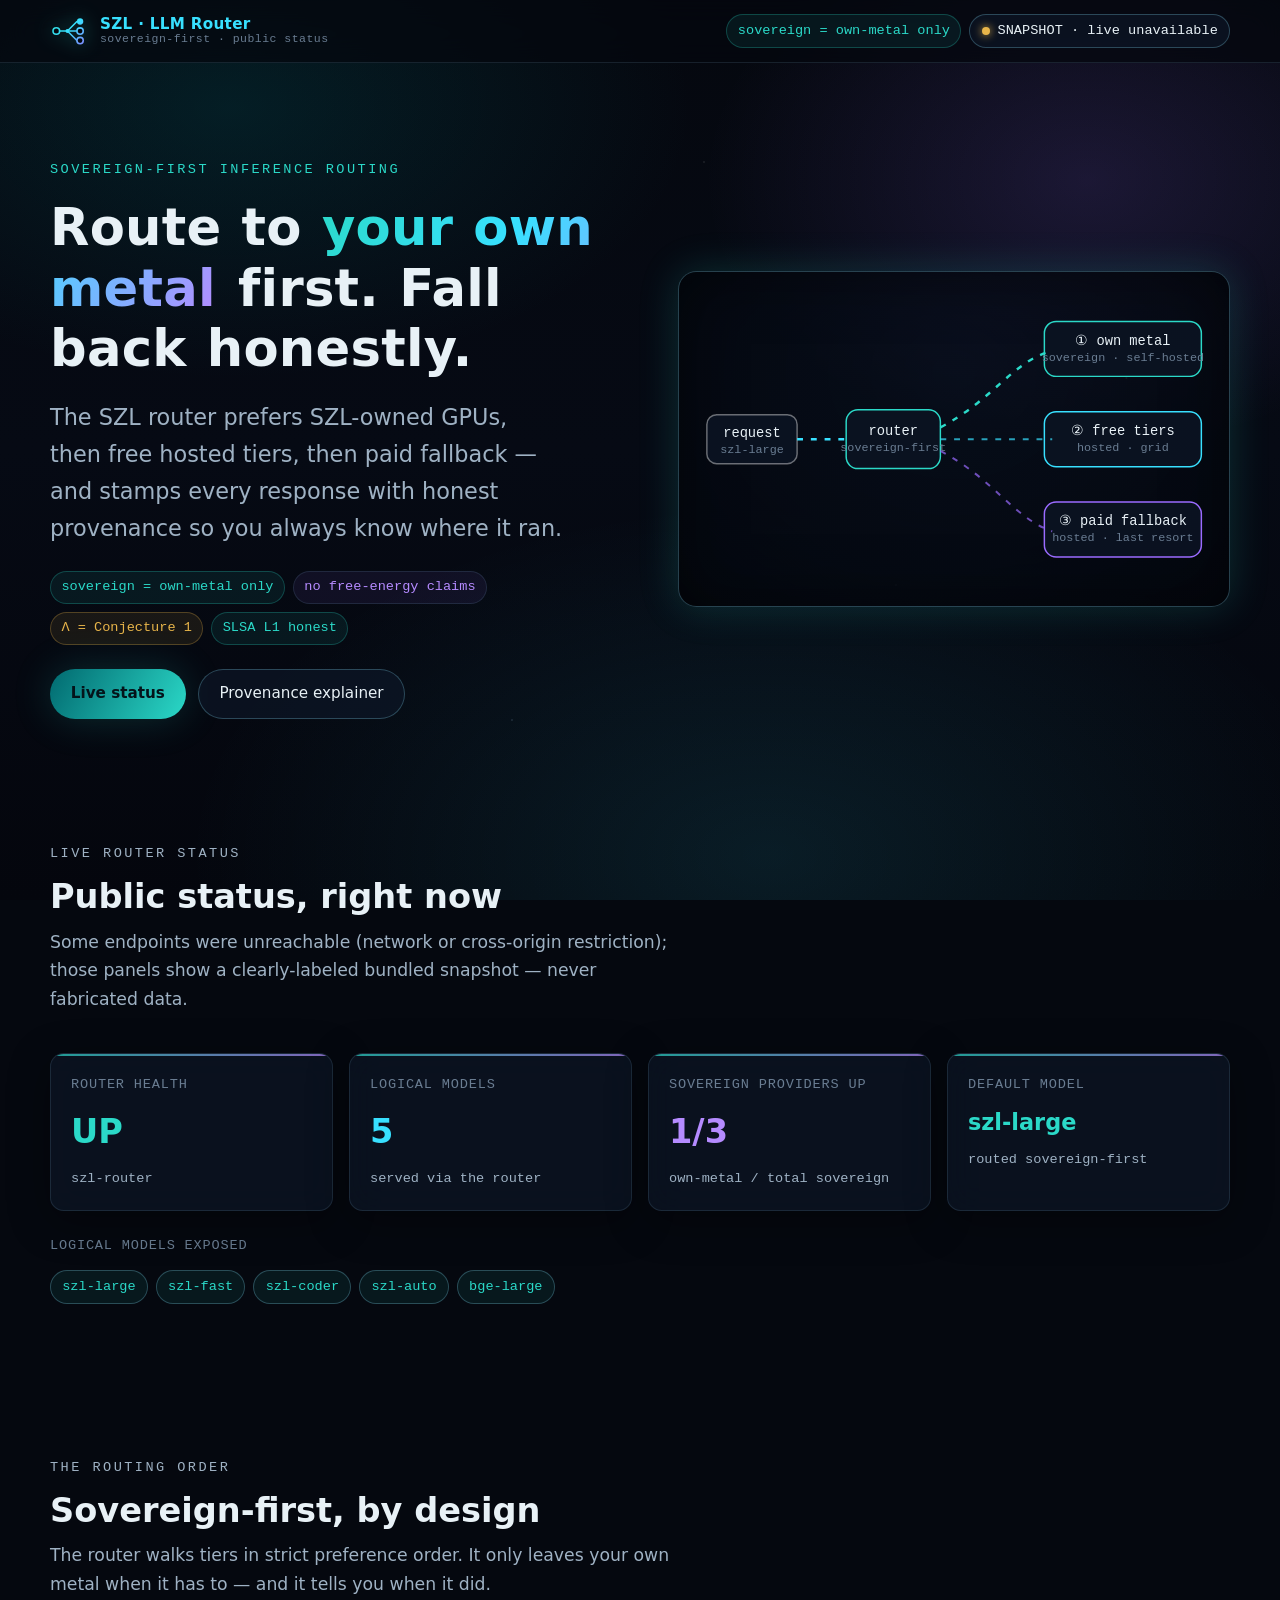
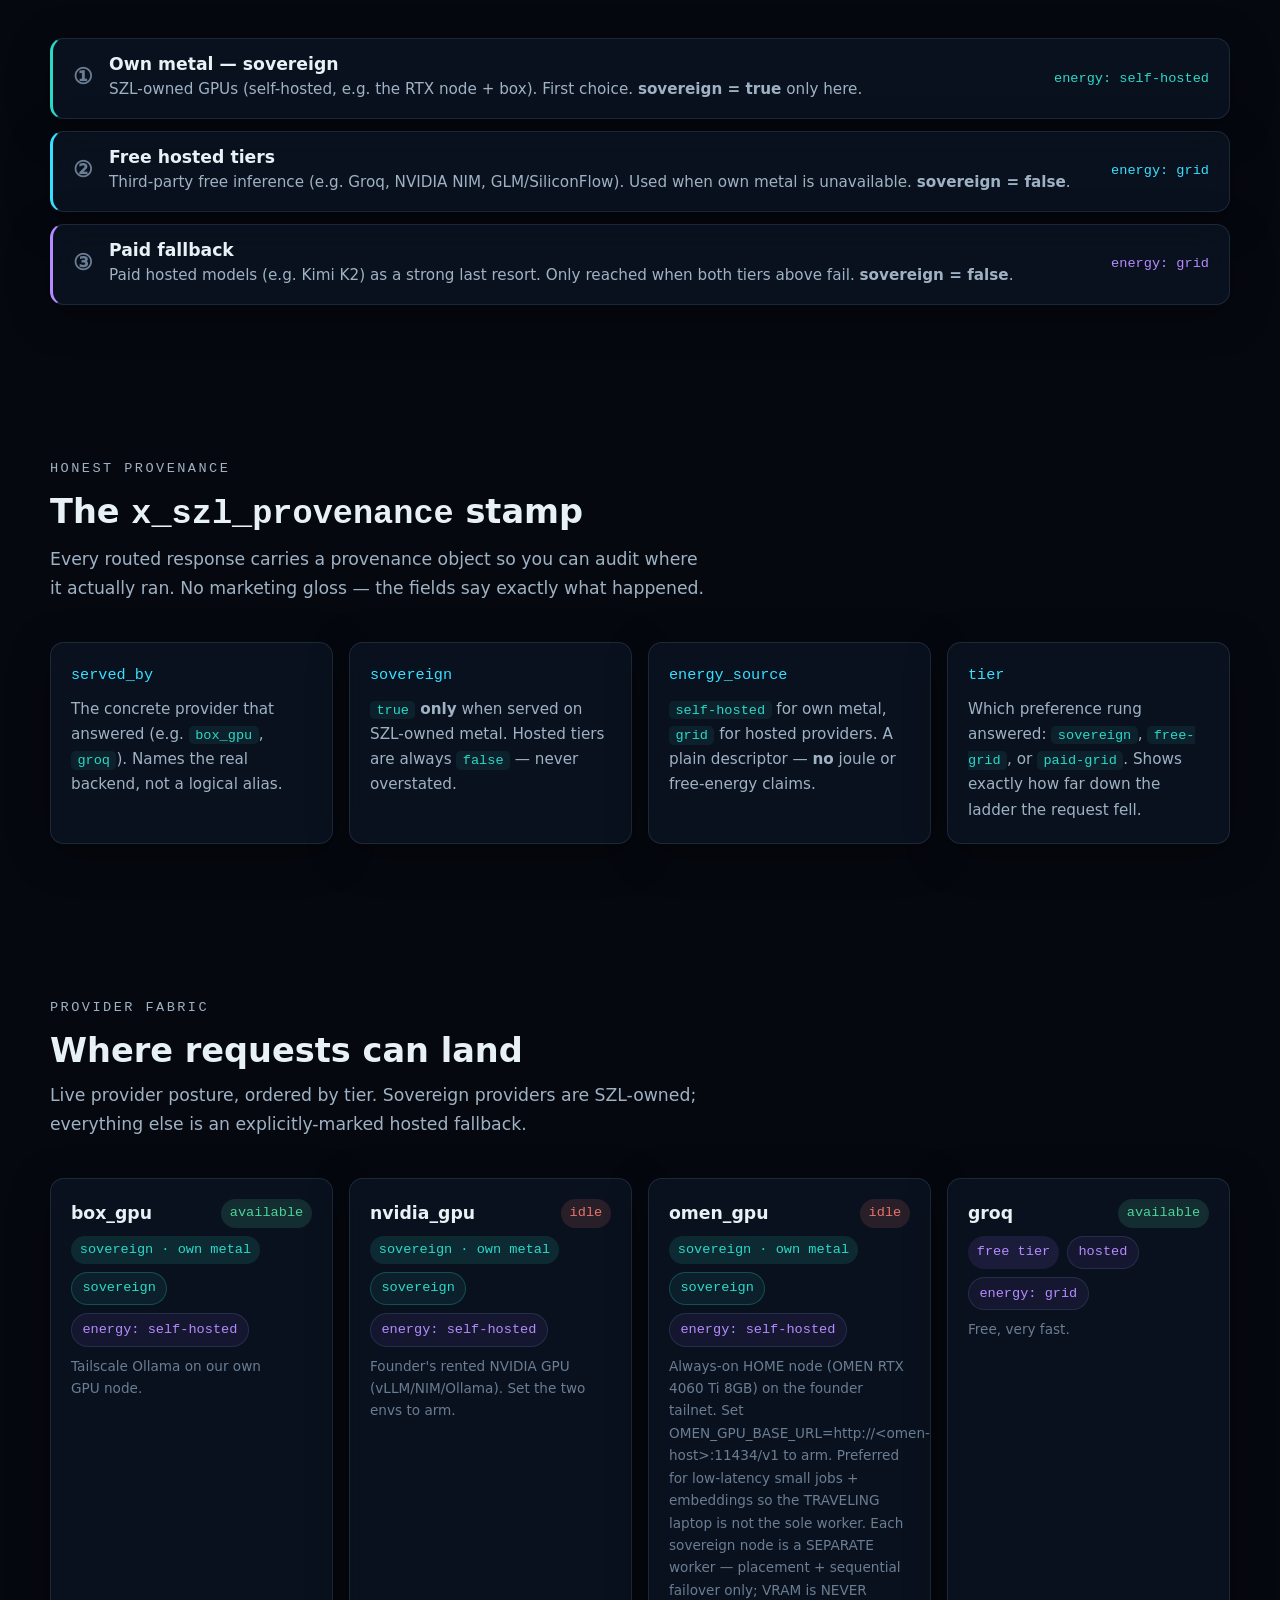
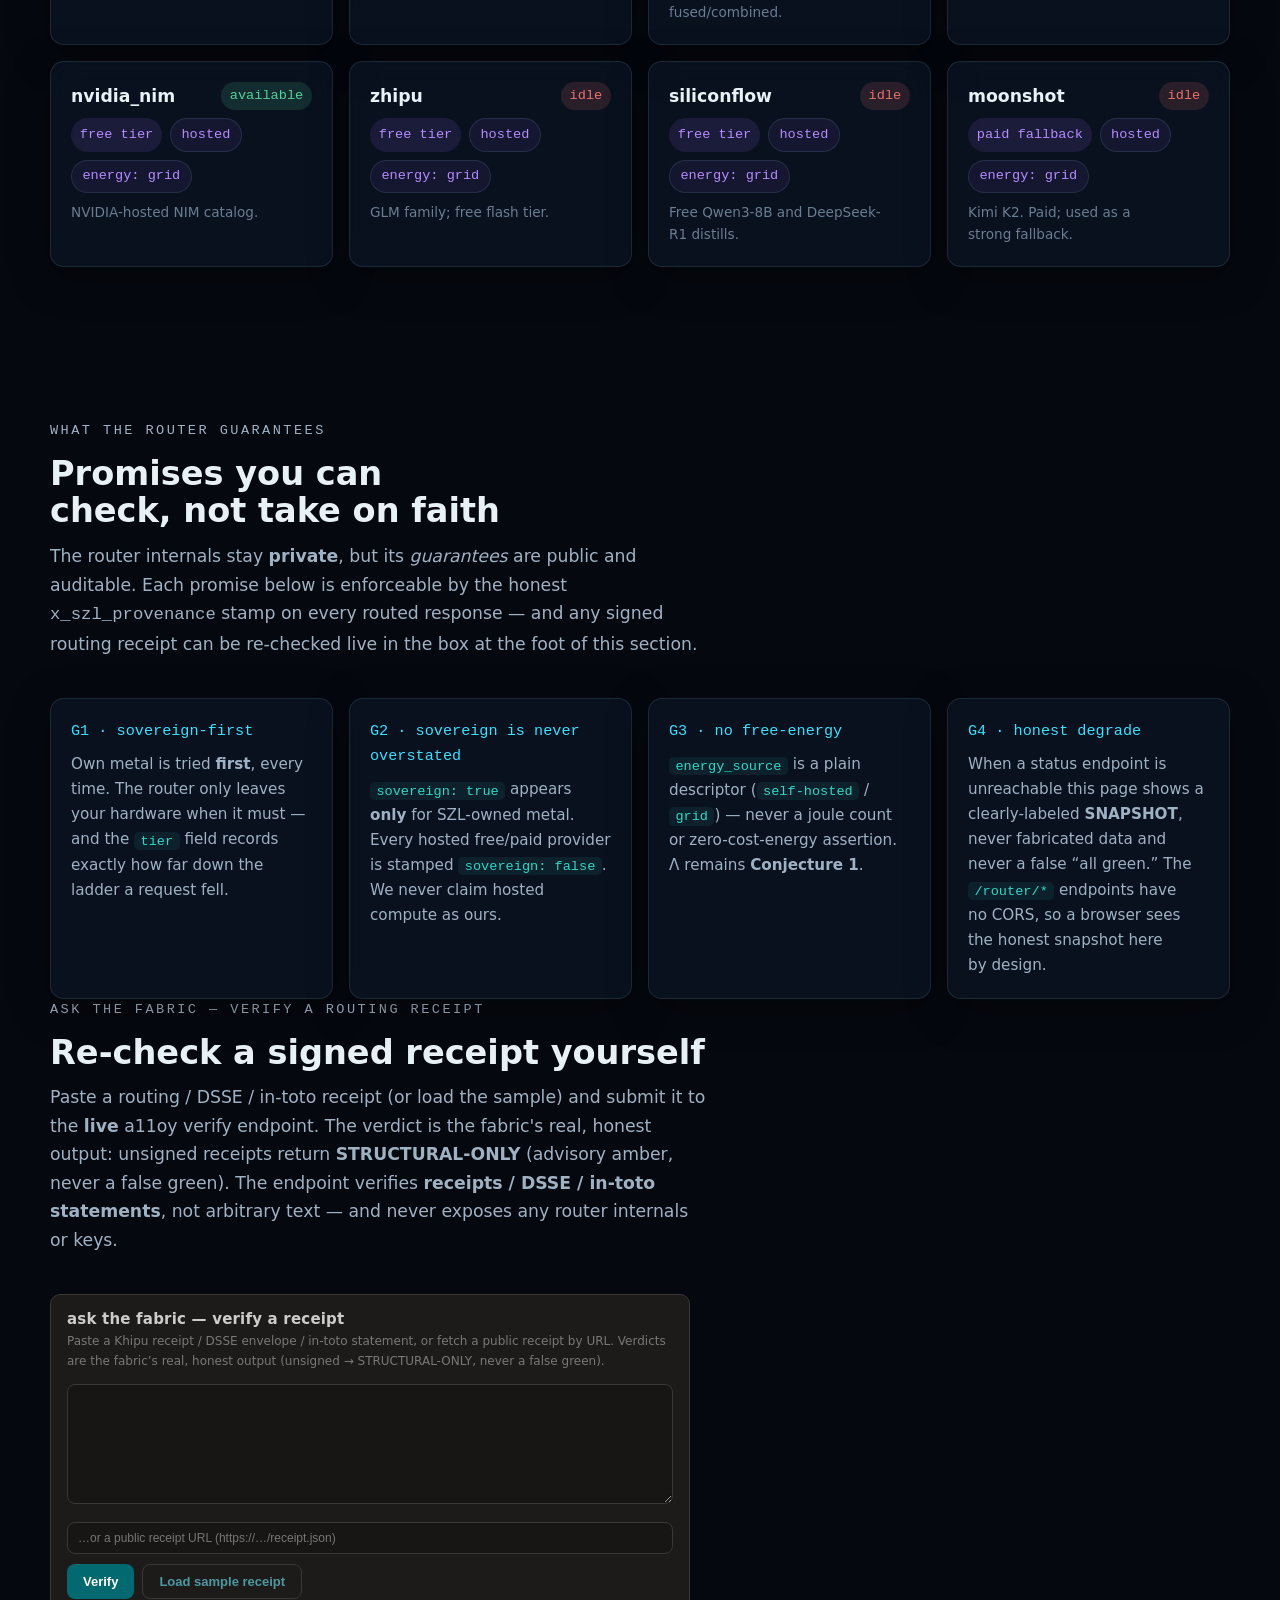
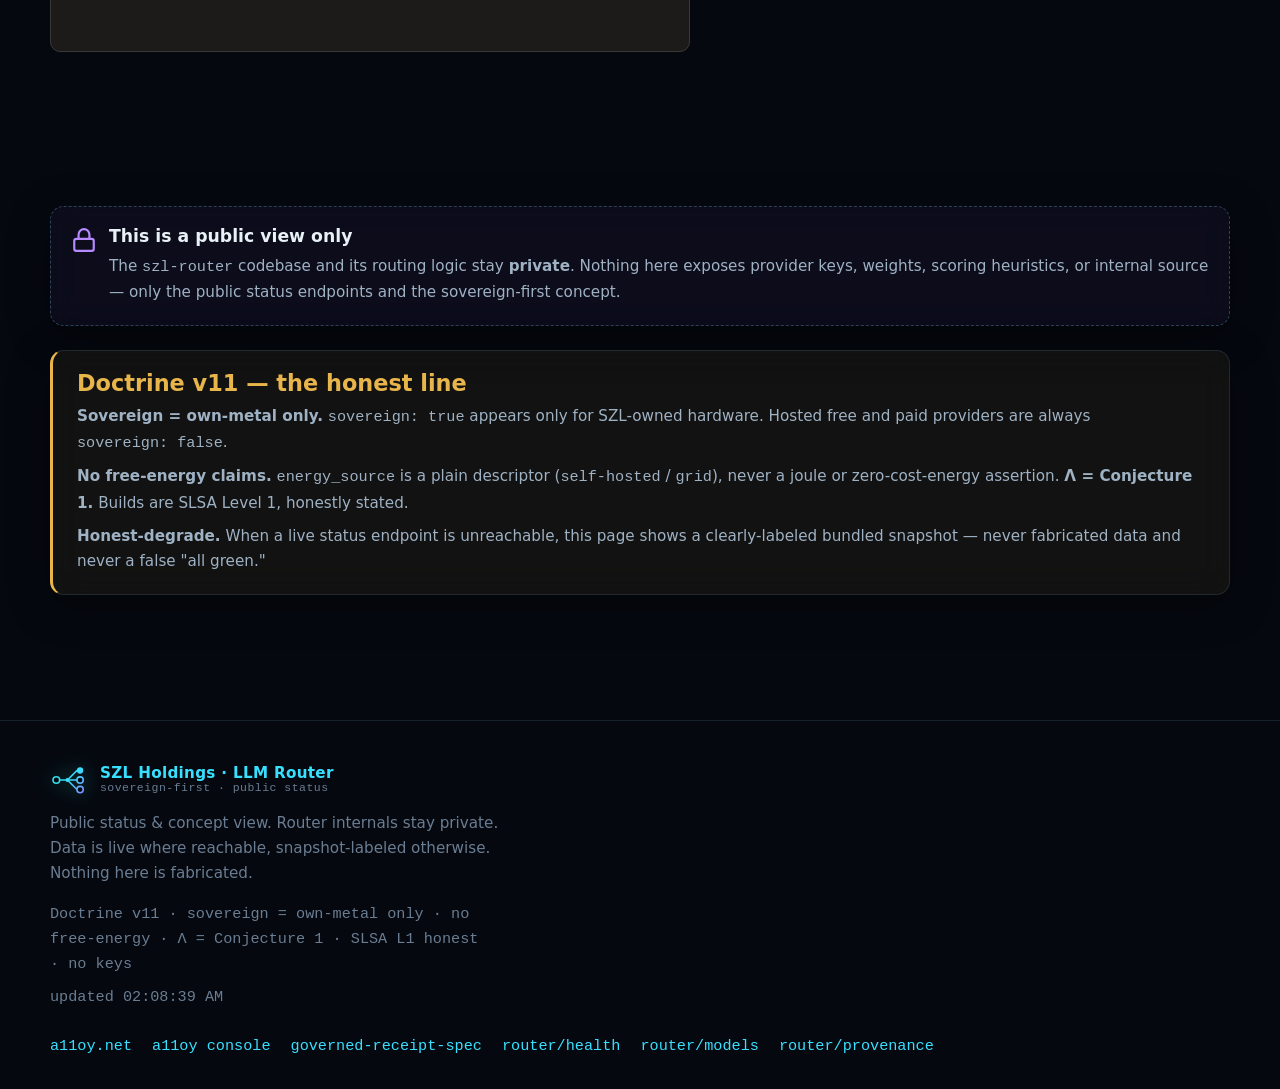
==== commit c37852a6: "docs(space): cross-link a11oy console + governed-receipt-spec hub Add estate cross-links to the publ" ====
--- a/space/index.html
+++ b/space/index.html
@@ -301,6 +301,8 @@
     </div>
     <nav class="footer-links" aria-label="resources">
       <a href="https://a11oy.net" target="_blank" rel="noopener">a11oy.net</a>
+      <a href="https://szlholdings-a11oy.hf.space" target="_blank" rel="noopener">a11oy console</a>
+      <a href="https://github.com/szl-holdings/governed-receipt-spec" target="_blank" rel="noopener">governed-receipt-spec</a>
       <a href="https://a11oy.net/api/a11oy/v1/router/health" target="_blank" rel="noopener">router/health</a>
       <a href="https://a11oy.net/api/a11oy/v1/router/models" target="_blank" rel="noopener">router/models</a>
       <a href="https://a11oy.net/api/a11oy/v1/router/provenance" target="_blank" rel="noopener">router/provenance</a>
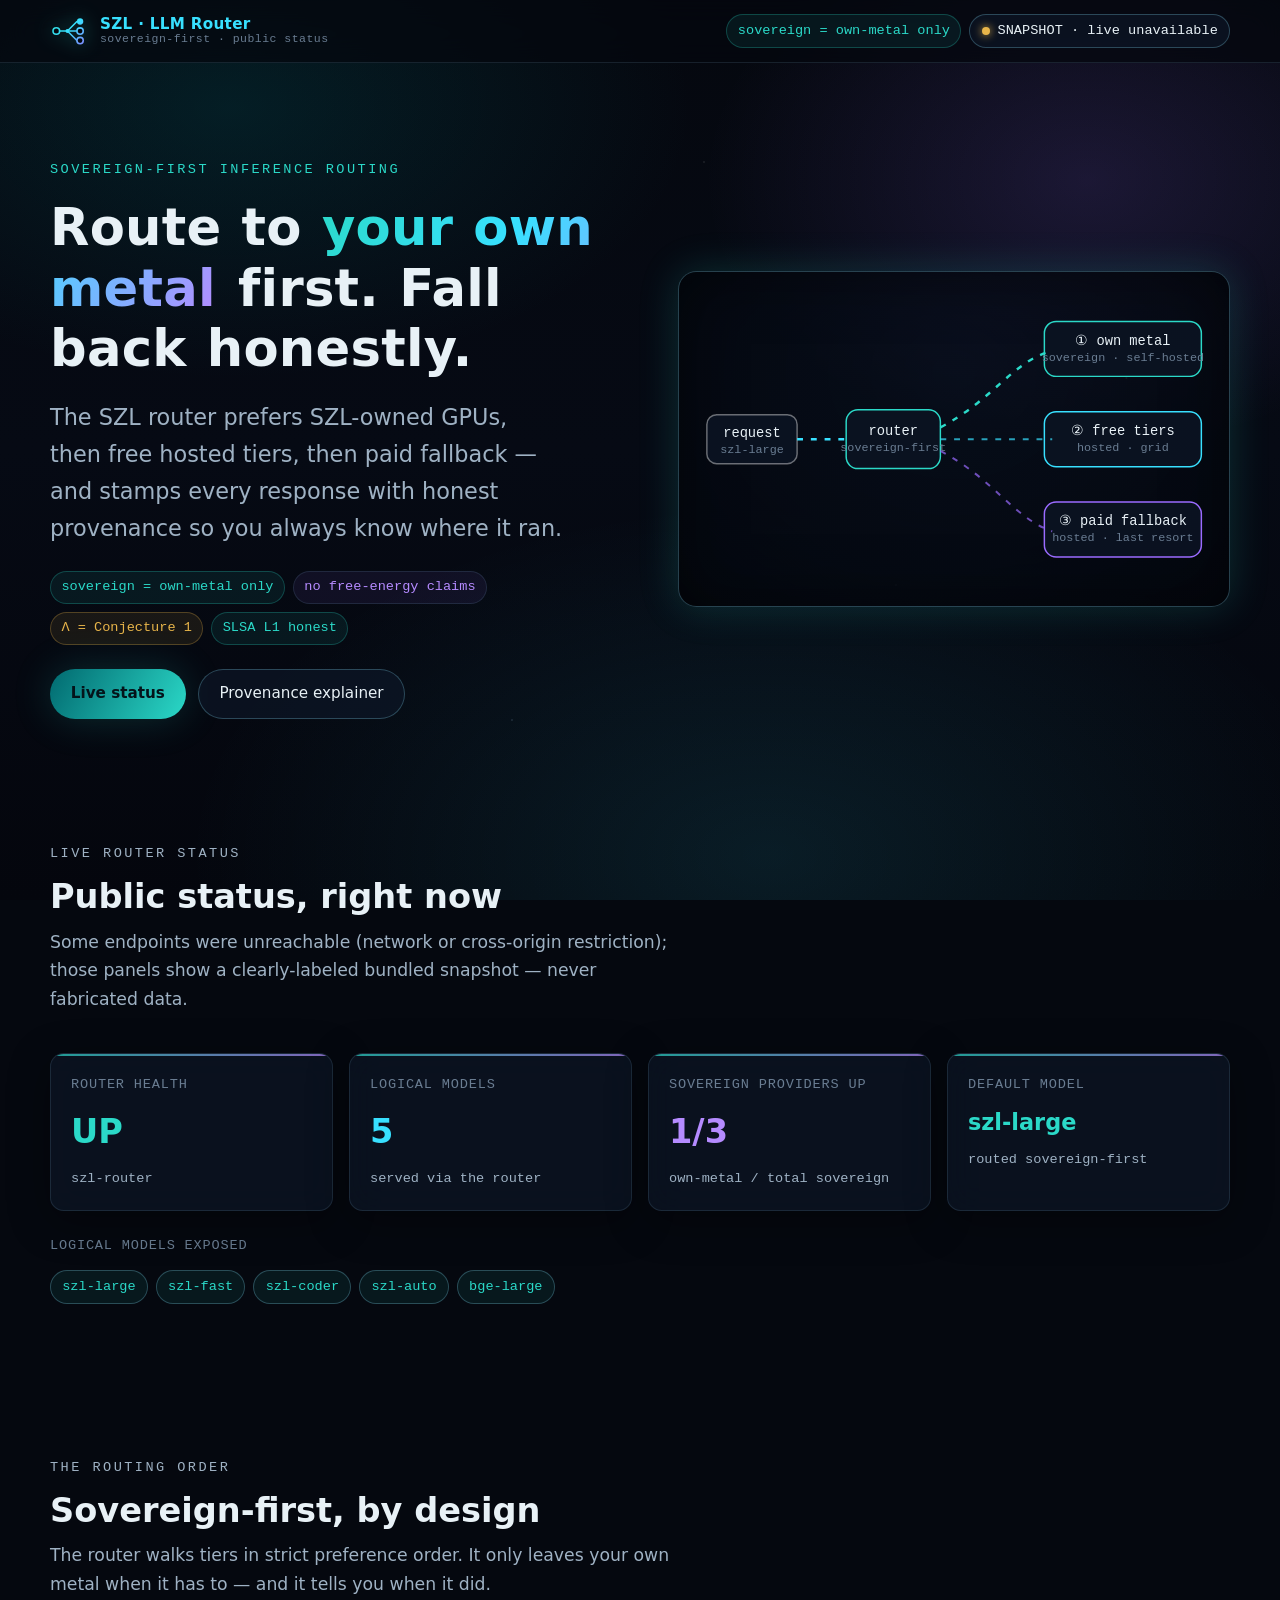
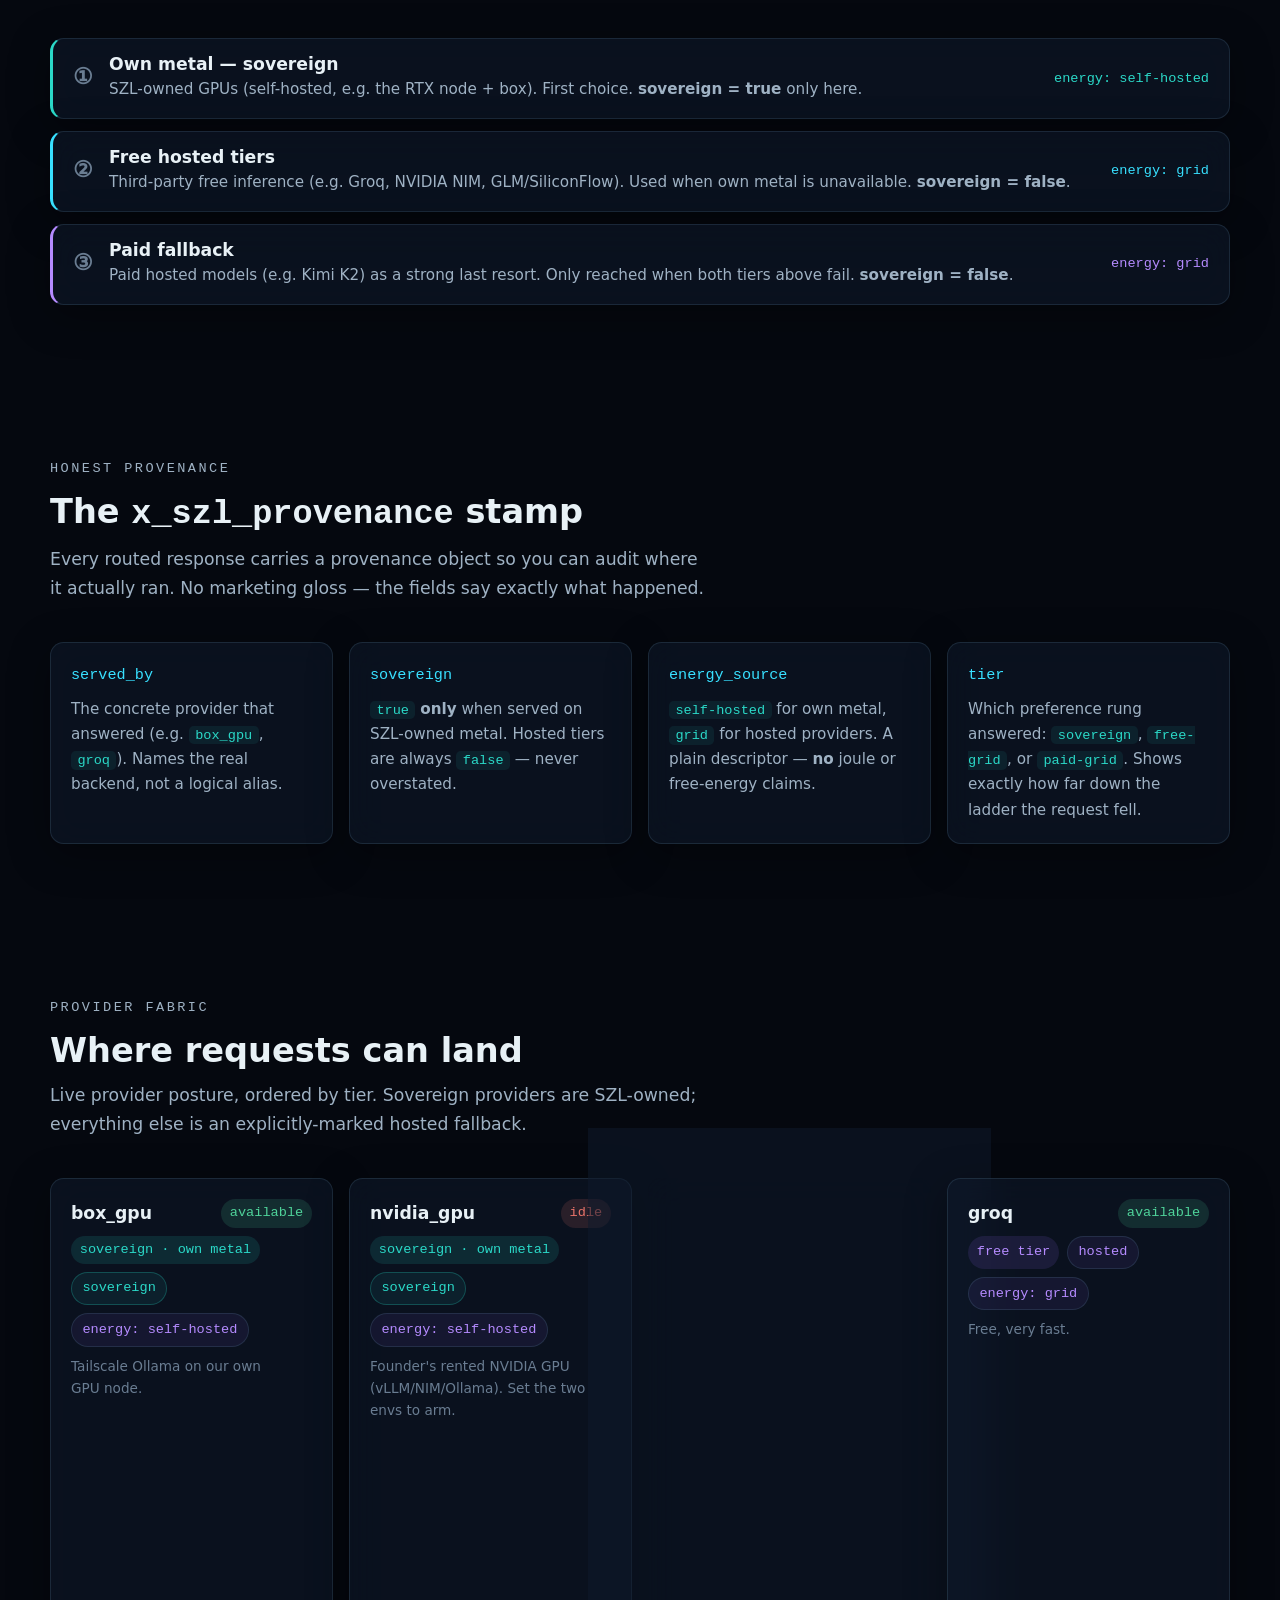
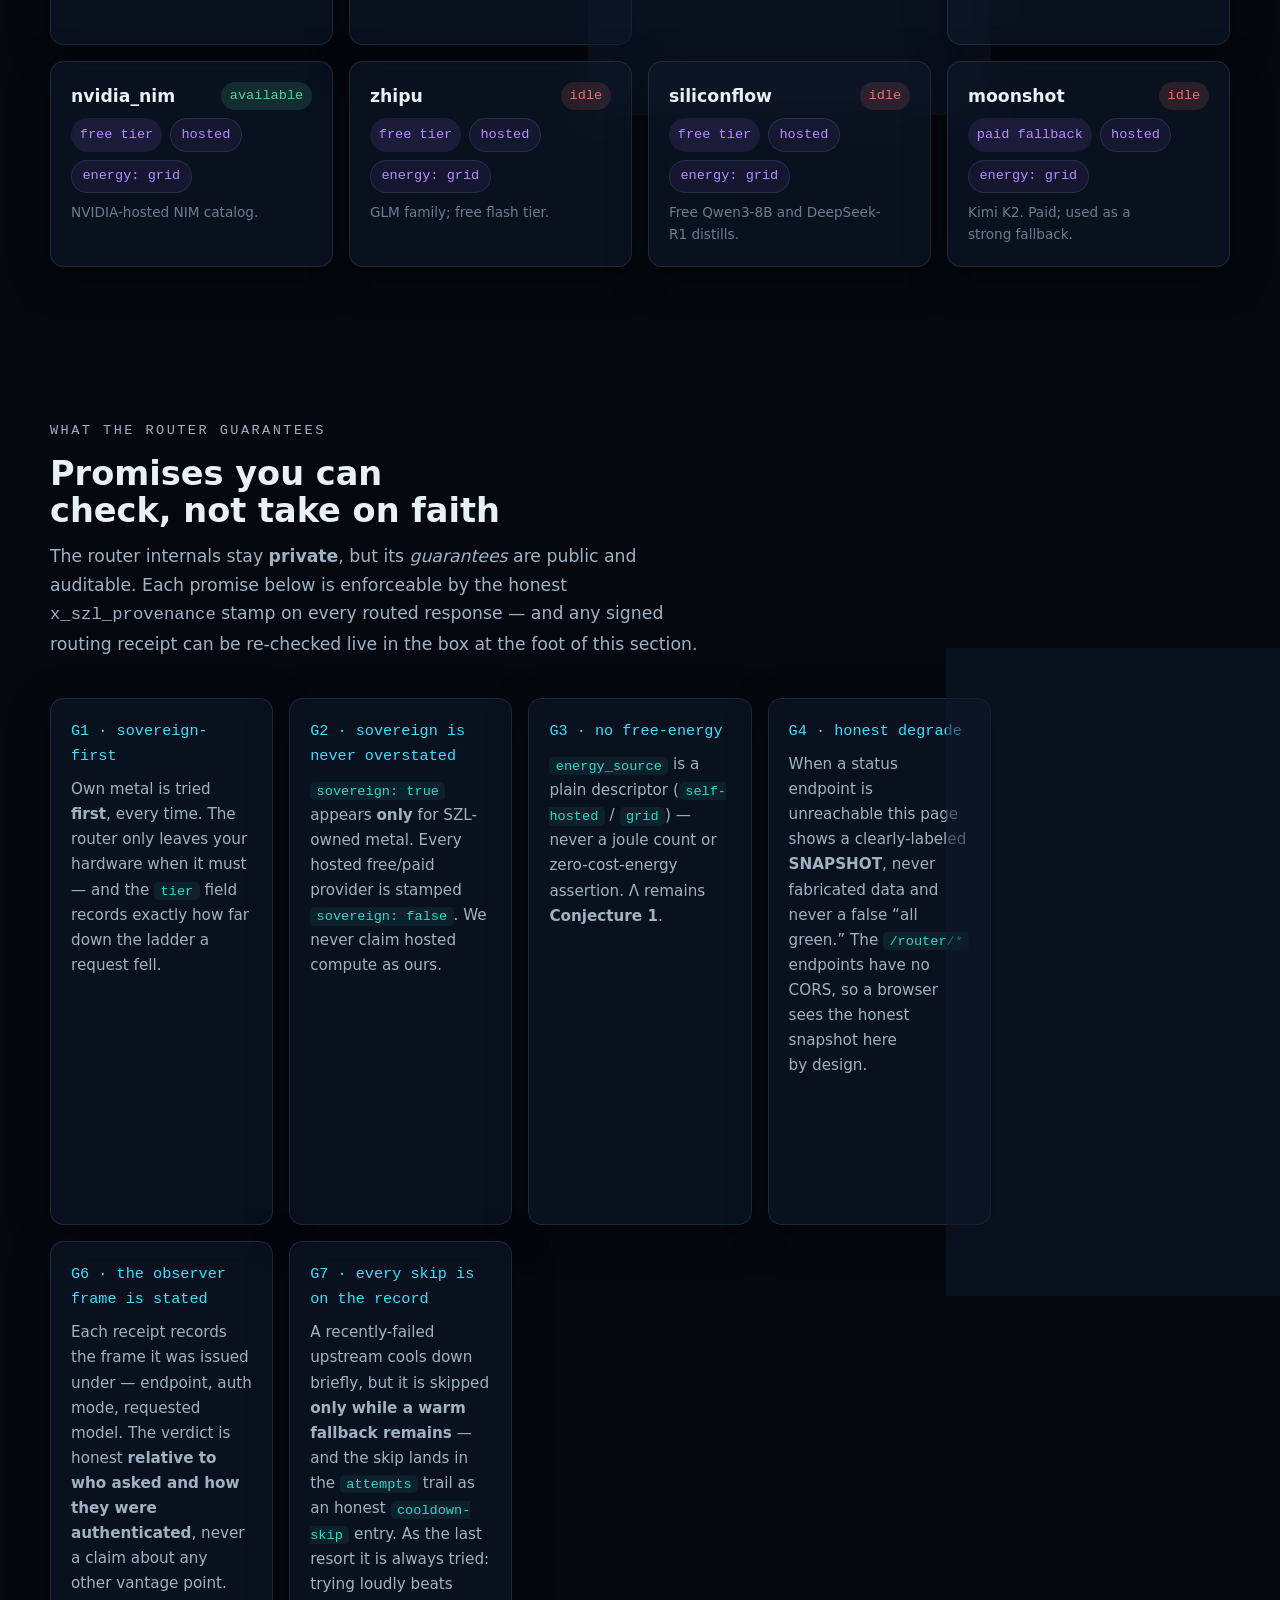
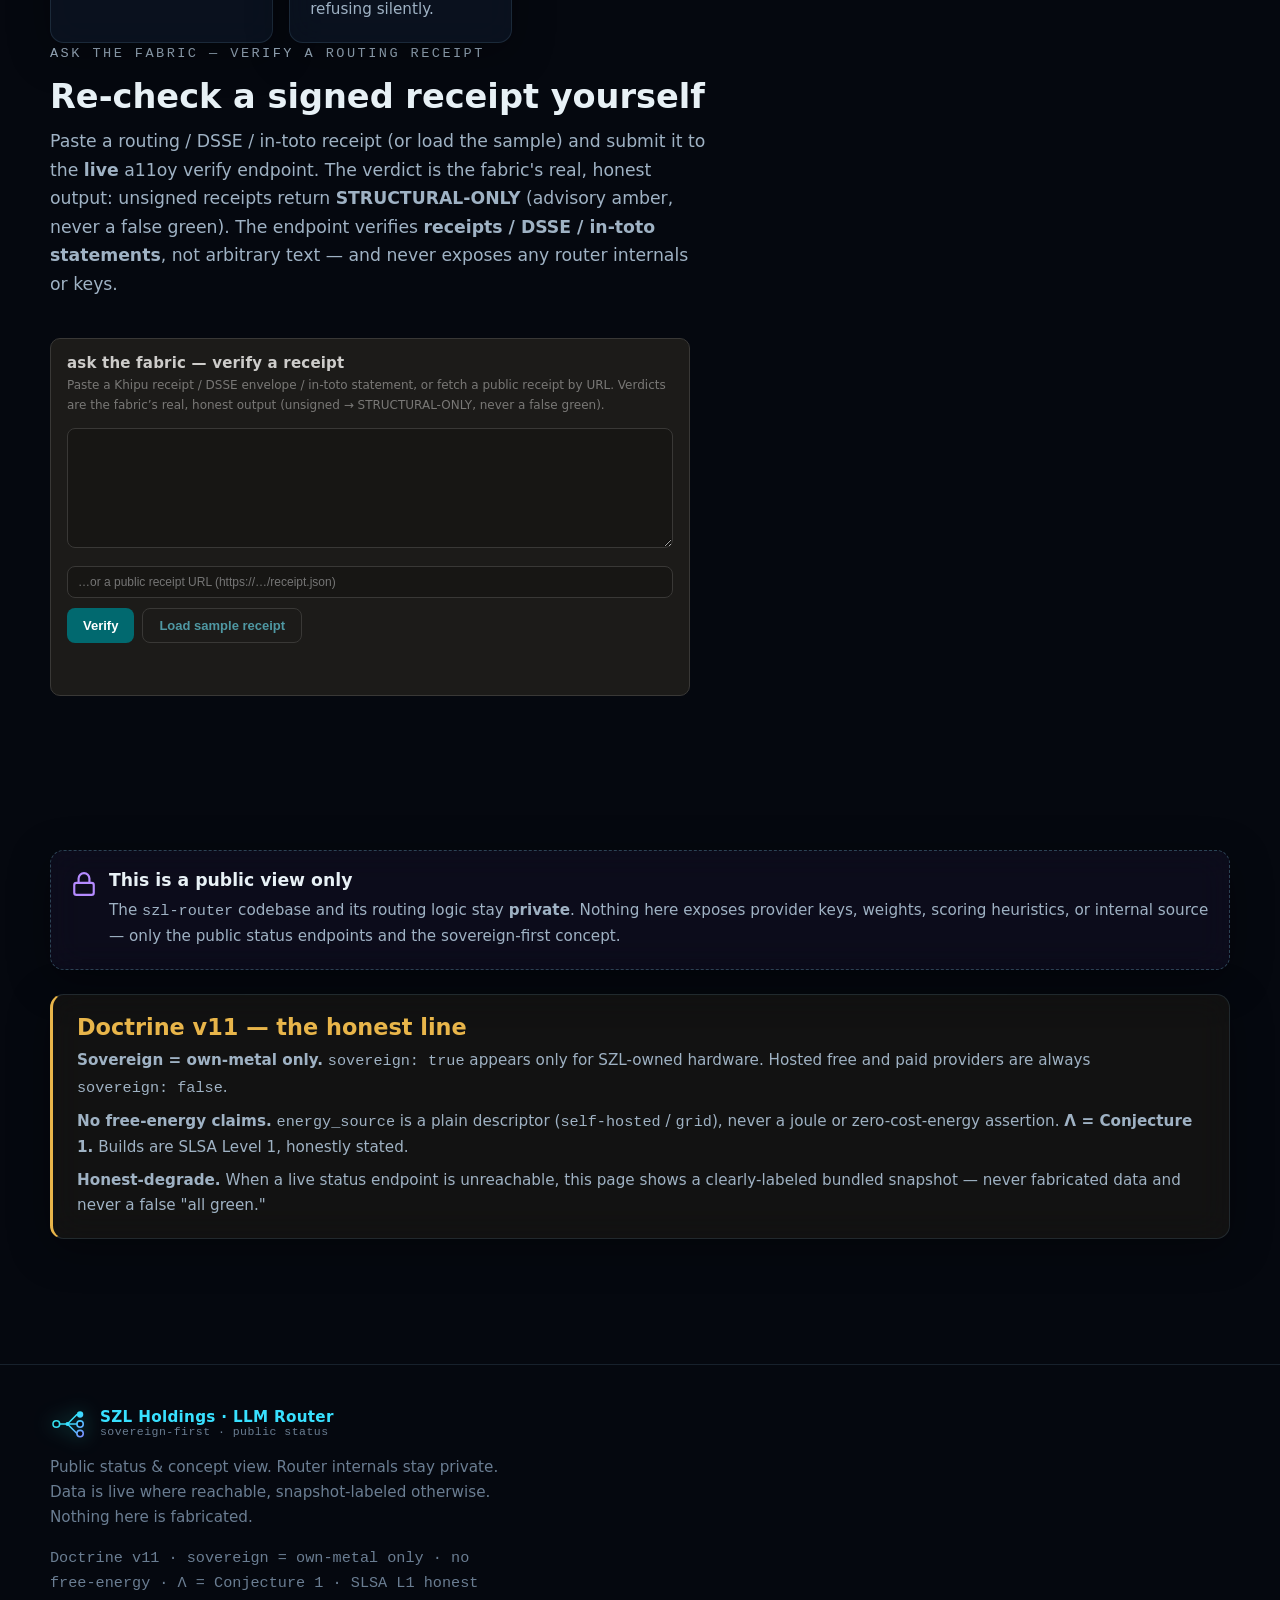
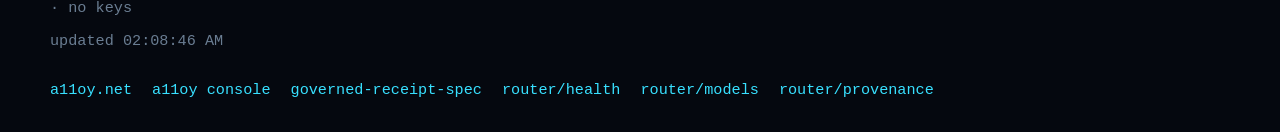
==== commit 532331ff: "W8-W1: status Space — G5 honest cost, G6 observer frame, G7 cooldown-skip on record Surfaces the mer" ====
--- a/space/index.html
+++ b/space/index.html
@@ -251,6 +251,26 @@
            never fabricated data and never a false “all green.” The <code>/router/*</code> endpoints have
            no CORS, so a browser sees the honest snapshot here by design.</p>
       </article>
+      <article class="prov-field glass">
+        <div class="prov-key">G5 · honest cost, on the receipt</div>
+        <p>Since 2026-07-09 every receipt carries a per-call <code>cost</code> block: paid tiers show a
+           <strong>labelled estimate</strong> (<code>estimated: true</code>, with its price-table basis and
+           token counts — the same figure the append-only spend ledger records); free and sovereign tiers
+           show <strong>$0.00 vendor charge</strong> with an explicit basis. Never a fabricated energy number.</p>
+      </article>
+      <article class="prov-field glass">
+        <div class="prov-key">G6 · the observer frame is stated</div>
+        <p>Each receipt records the frame it was issued under — endpoint, auth mode, requested model. The
+           verdict is honest <strong>relative to who asked and how they were authenticated</strong>, never a
+           claim about any other vantage point.</p>
+      </article>
+      <article class="prov-field glass">
+        <div class="prov-key">G7 · every skip is on the record</div>
+        <p>A recently-failed upstream cools down briefly, but it is skipped <strong>only while a warm
+           fallback remains</strong> — and the skip lands in the <code>attempts</code> trail as an honest
+           <code>cooldown-skip</code> entry. As the last resort it is always tried: trying loudly beats
+           refusing silently.</p>
+      </article>
     </div>
 
     <div class="section-head" style="margin-top: var(--space-7)">
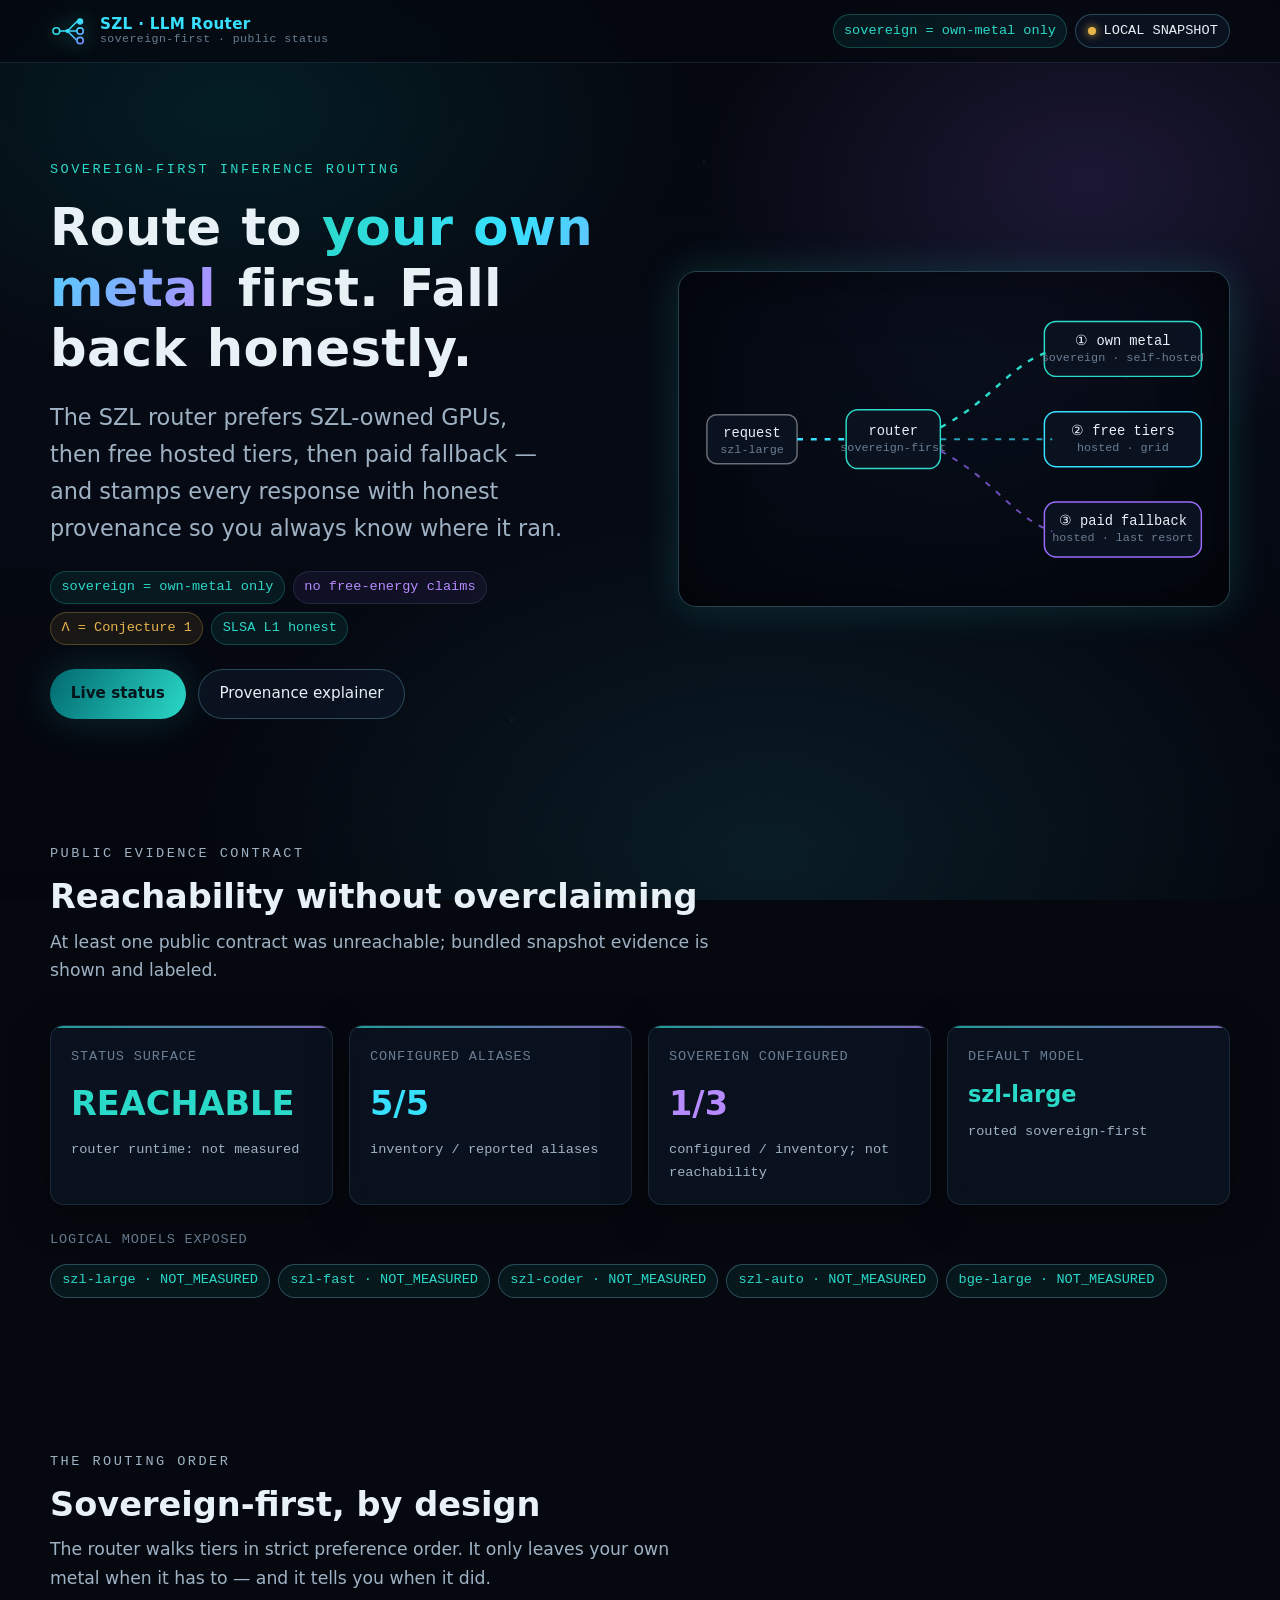
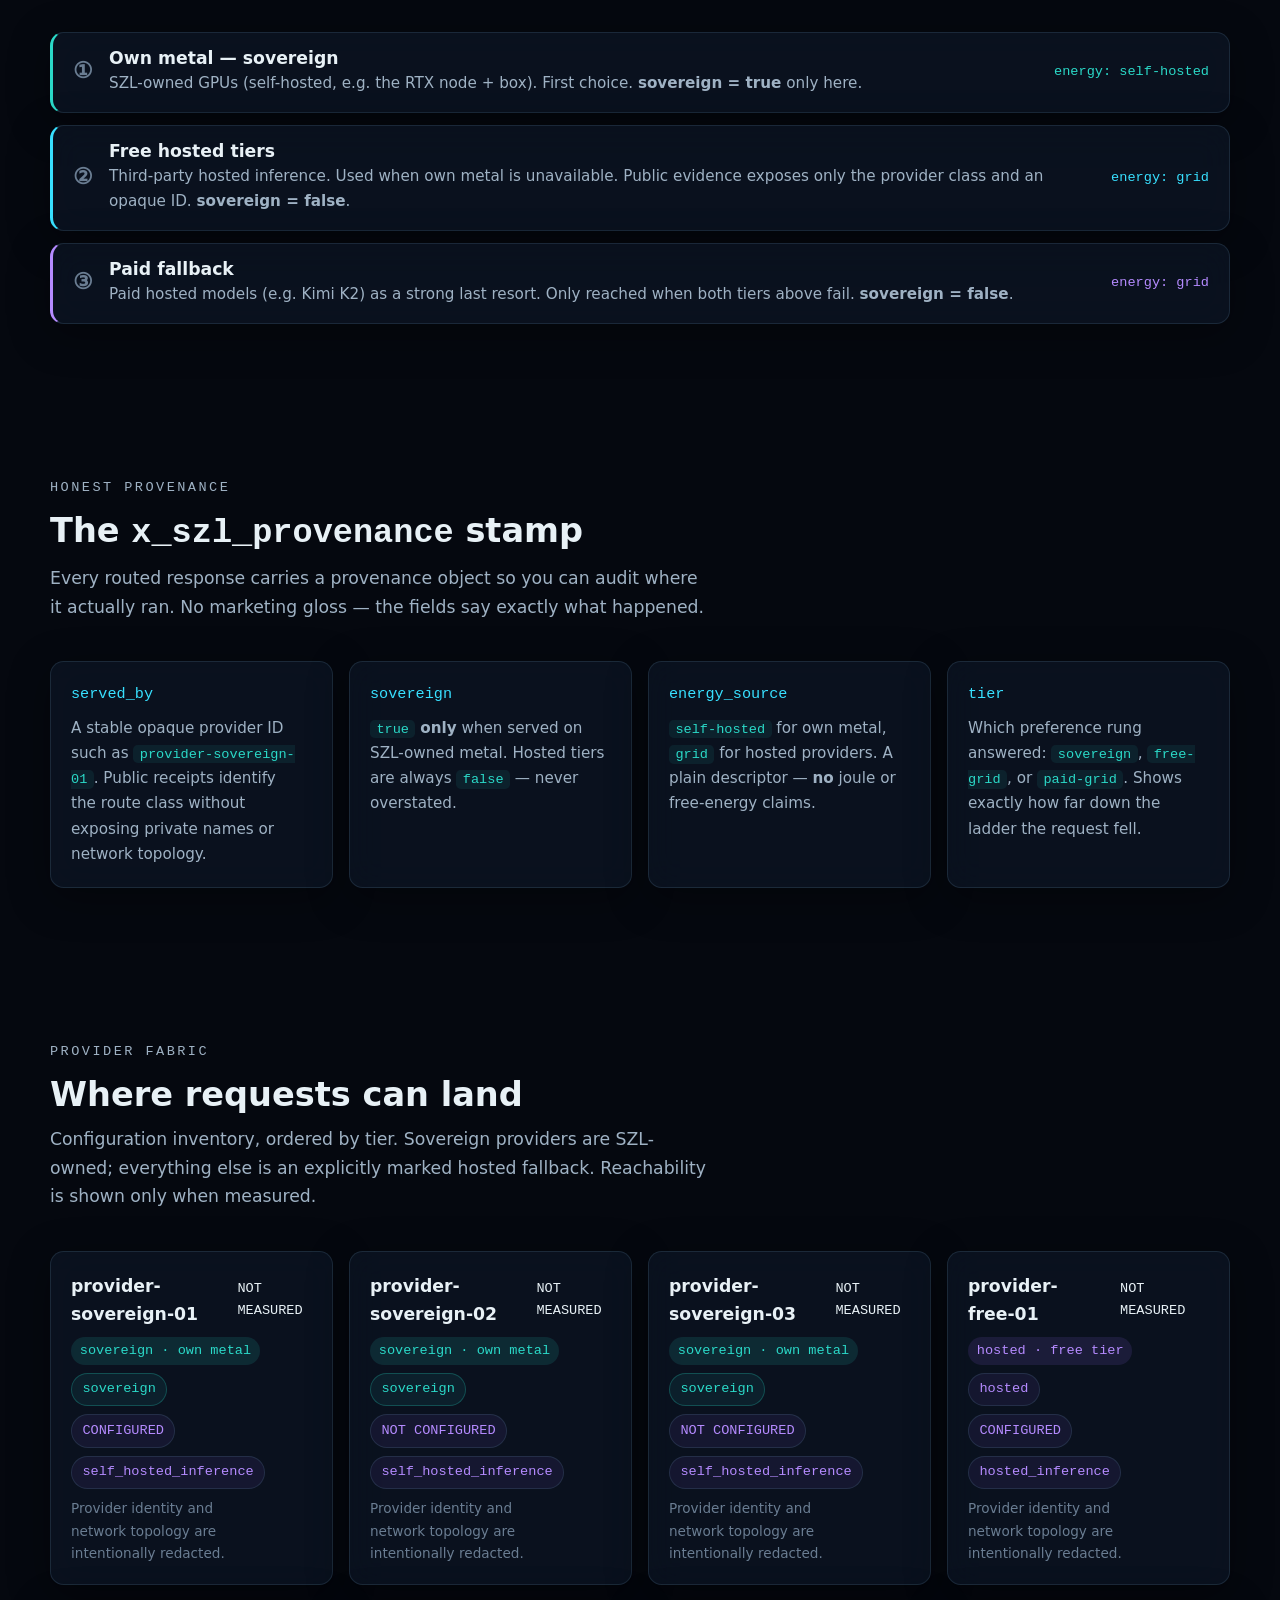
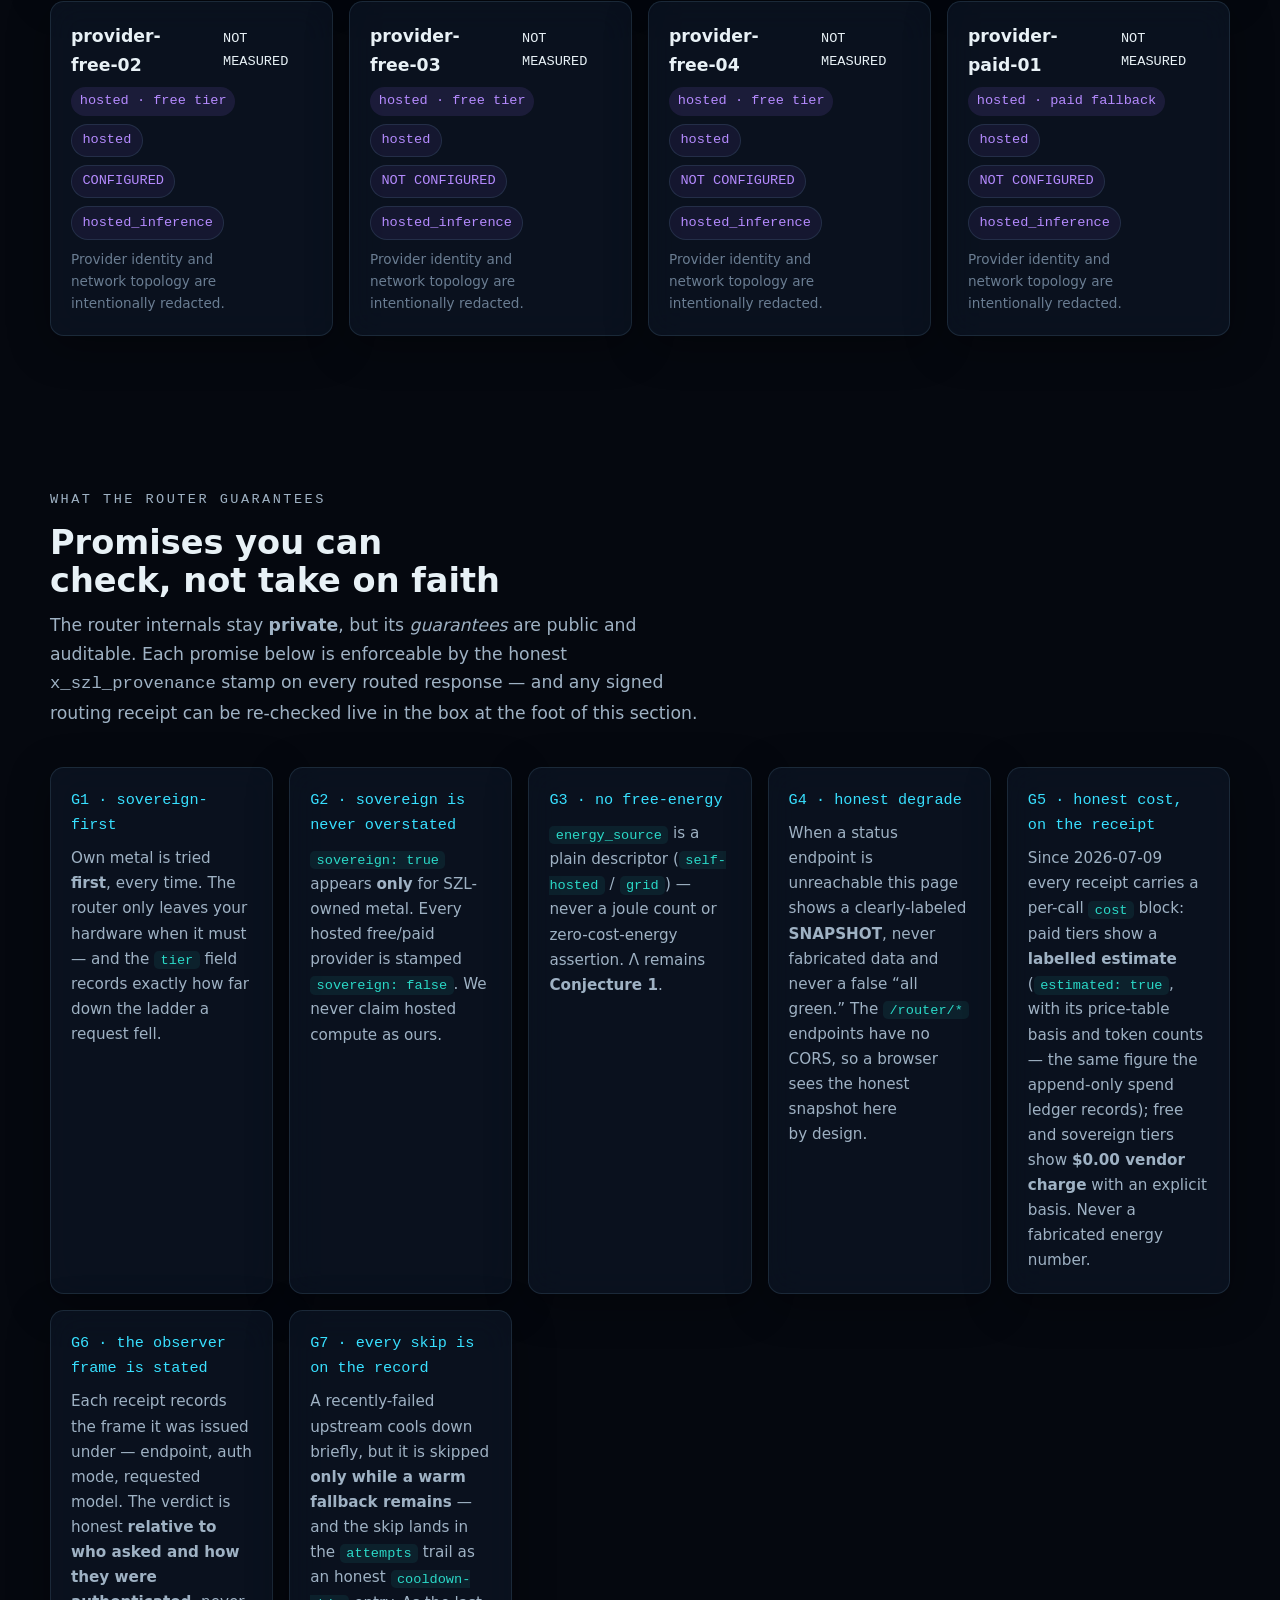
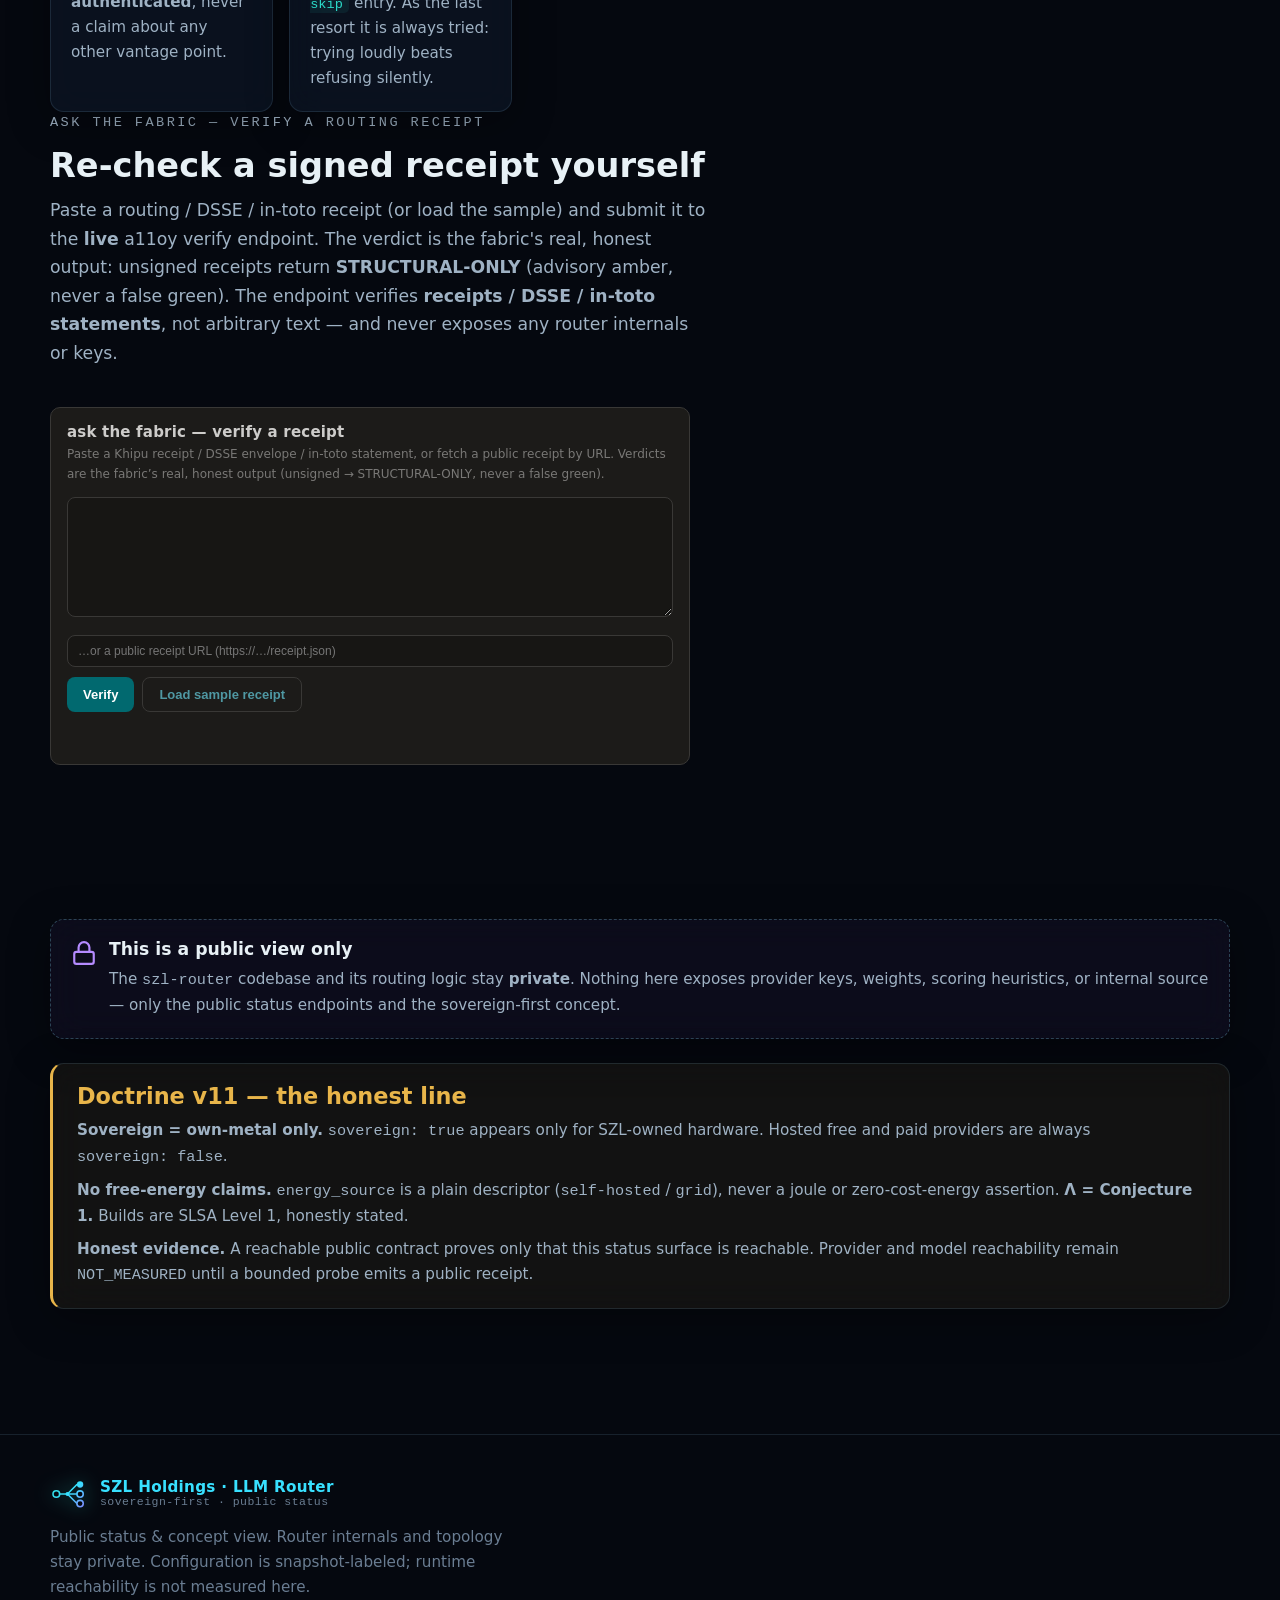
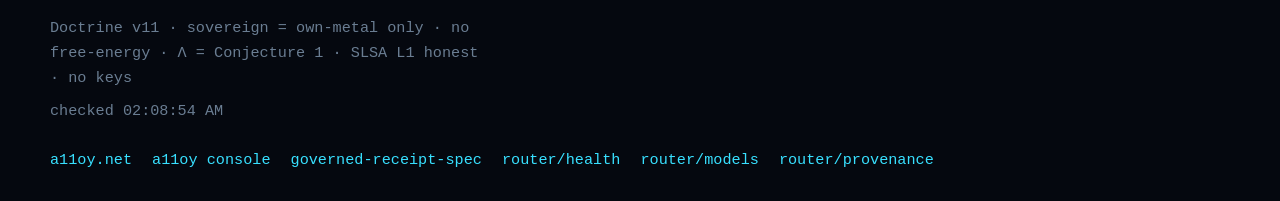
==== commit 259e80c4: "chore(sync): pull llm-router-live Space-ahead deltas into space/ Live Space got 4 direct commits on " ====
--- a/space/index.html
+++ b/space/index.html
@@ -111,25 +111,25 @@
   <!-- ===== KPIs ===== -->
   <section class="section wrap" id="status">
     <div class="section-head">
-      <p class="eyebrow">Live router status</p>
-      <h2>Public status, right now</h2>
-      <p id="data-source-note">Connecting to the live router status endpoints…</p>
+      <p class="eyebrow">Public evidence contract</p>
+      <h2>Reachability without overclaiming</h2>
+      <p id="data-source-note">Reading the public snapshot contracts…</p>
     </div>
     <div class="kpi-grid">
       <article class="kpi glass">
-        <div class="kpi-label">Router health</div>
+        <div class="kpi-label">Status surface</div>
         <div class="kpi-value teal" id="kpi-health">—</div>
         <div class="kpi-meta" id="kpi-service">szl-router</div>
       </article>
       <article class="kpi glass">
-        <div class="kpi-label">Logical models</div>
+        <div class="kpi-label">Configured aliases</div>
         <div class="kpi-value cyan" id="kpi-models">—</div>
-        <div class="kpi-meta">served via the router</div>
+        <div class="kpi-meta">inventory / reported aliases</div>
       </article>
       <article class="kpi glass">
-        <div class="kpi-label">Sovereign providers up</div>
+        <div class="kpi-label">Sovereign configured</div>
         <div class="kpi-value violet" id="kpi-sovereign">—</div>
-        <div class="kpi-meta">own-metal / total sovereign</div>
+        <div class="kpi-meta">configured / inventory; not reachability</div>
       </article>
       <article class="kpi glass">
         <div class="kpi-label">Default model</div>
@@ -163,7 +163,7 @@
         <div class="rung-rank">②</div>
         <div class="rung-body">
           <h3>Free hosted tiers</h3>
-          <p>Third-party free inference (e.g. Groq, NVIDIA NIM, GLM/SiliconFlow). Used when own metal is unavailable. <strong>sovereign = false</strong>.</p>
+          <p>Third-party hosted inference. Used when own metal is unavailable. Public evidence exposes only the provider class and an opaque ID. <strong>sovereign = false</strong>.</p>
         </div>
         <div class="rung-flag" style="color: var(--cyan)">energy: grid</div>
       </div>
@@ -188,7 +188,7 @@
     <div class="prov-grid">
       <article class="prov-field glass">
         <div class="prov-key">served_by</div>
-        <p>The concrete provider that answered (e.g. <code>box_gpu</code>, <code>groq</code>). Names the real backend, not a logical alias.</p>
+        <p>A stable opaque provider ID such as <code>provider-sovereign-01</code>. Public receipts identify the route class without exposing private names or network topology.</p>
       </article>
       <article class="prov-field glass">
         <div class="prov-key">sovereign</div>
@@ -210,7 +210,7 @@
     <div class="section-head">
       <p class="eyebrow">Provider fabric</p>
       <h2>Where requests can land</h2>
-      <p>Live provider posture, ordered by tier. Sovereign providers are SZL-owned; everything else is an explicitly-marked hosted fallback.</p>
+      <p>Configuration inventory, ordered by tier. Sovereign providers are SZL-owned; everything else is an explicitly marked hosted fallback. Reachability is shown only when measured.</p>
     </div>
     <div class="prov-status" id="provider-grid">
       <article class="provider-card glass"><span class="provider-note">loading provider fabric…</span></article>
@@ -298,7 +298,7 @@
       <h3>Doctrine v11 — the honest line</h3>
       <p><strong>Sovereign = own-metal only.</strong> <code>sovereign: true</code> appears only for SZL-owned hardware. Hosted free and paid providers are always <code>sovereign: false</code>.</p>
       <p><strong>No free-energy claims.</strong> <code>energy_source</code> is a plain descriptor (<code>self-hosted</code> / <code>grid</code>), never a joule or zero-cost-energy assertion. <strong>Λ = Conjecture 1.</strong> Builds are SLSA Level 1, honestly stated.</p>
-      <p><strong>Honest-degrade.</strong> When a live status endpoint is unreachable, this page shows a clearly-labeled bundled snapshot — never fabricated data and never a false "all green."</p>
+      <p><strong>Honest evidence.</strong> A reachable public contract proves only that this status surface is reachable. Provider and model reachability remain <code>NOT_MEASURED</code> until a bounded probe emits a public receipt.</p>
     </div>
   </section>
 
@@ -315,7 +315,7 @@
           <span class="brand-sub">sovereign-first · public status</span>
         </span>
       </a>
-      <p style="margin-top: var(--space-3)">Public status &amp; concept view. Router internals stay private. Data is live where reachable, snapshot-labeled otherwise. Nothing here is fabricated.</p>
+      <p style="margin-top: var(--space-3)">Public status &amp; concept view. Router internals and topology stay private. Configuration is snapshot-labeled; runtime reachability is not measured here.</p>
       <p class="footer-doctrine">Doctrine v11 · sovereign = own-metal only · no free-energy · Λ = Conjecture 1 · SLSA L1 honest · no keys</p>
       <p class="stamp" id="updated-stamp" style="margin-top: var(--space-2)">updating…</p>
     </div>
@@ -323,9 +323,9 @@
       <a href="https://a11oy.net" target="_blank" rel="noopener">a11oy.net</a>
       <a href="https://szlholdings-a11oy.hf.space" target="_blank" rel="noopener">a11oy console</a>
       <a href="https://github.com/szl-holdings/governed-receipt-spec" target="_blank" rel="noopener">governed-receipt-spec</a>
-      <a href="https://a11oy.net/api/a11oy/v1/router/health" target="_blank" rel="noopener">router/health</a>
-      <a href="https://a11oy.net/api/a11oy/v1/router/models" target="_blank" rel="noopener">router/models</a>
-      <a href="https://a11oy.net/api/a11oy/v1/router/provenance" target="_blank" rel="noopener">router/provenance</a>
+      <a href="/api/a11oy/v1/router/health" target="_blank" rel="noopener">router/health</a>
+      <a href="/api/a11oy/v1/router/models" target="_blank" rel="noopener">router/models</a>
+      <a href="/api/a11oy/v1/router/provenance" target="_blank" rel="noopener">router/provenance</a>
     </nav>
   </div>
 </footer>
@@ -333,6 +333,6 @@
 <script type="module" src="assets/app.js"></script>
 <!-- Vendored, self-contained verify widget (0 CDN, system fonts, honest fallback) -->
 <script src="assets/szl_verify_widget.js"></script>
-<script>SZLVerify.mount('#szl-verify', { base: 'https://a11oy.net' });</script>
+<script>SZLVerify.mount('#szl-verify', { base: 'https://a-11-oy.com' });</script>
 </body>
 </html>
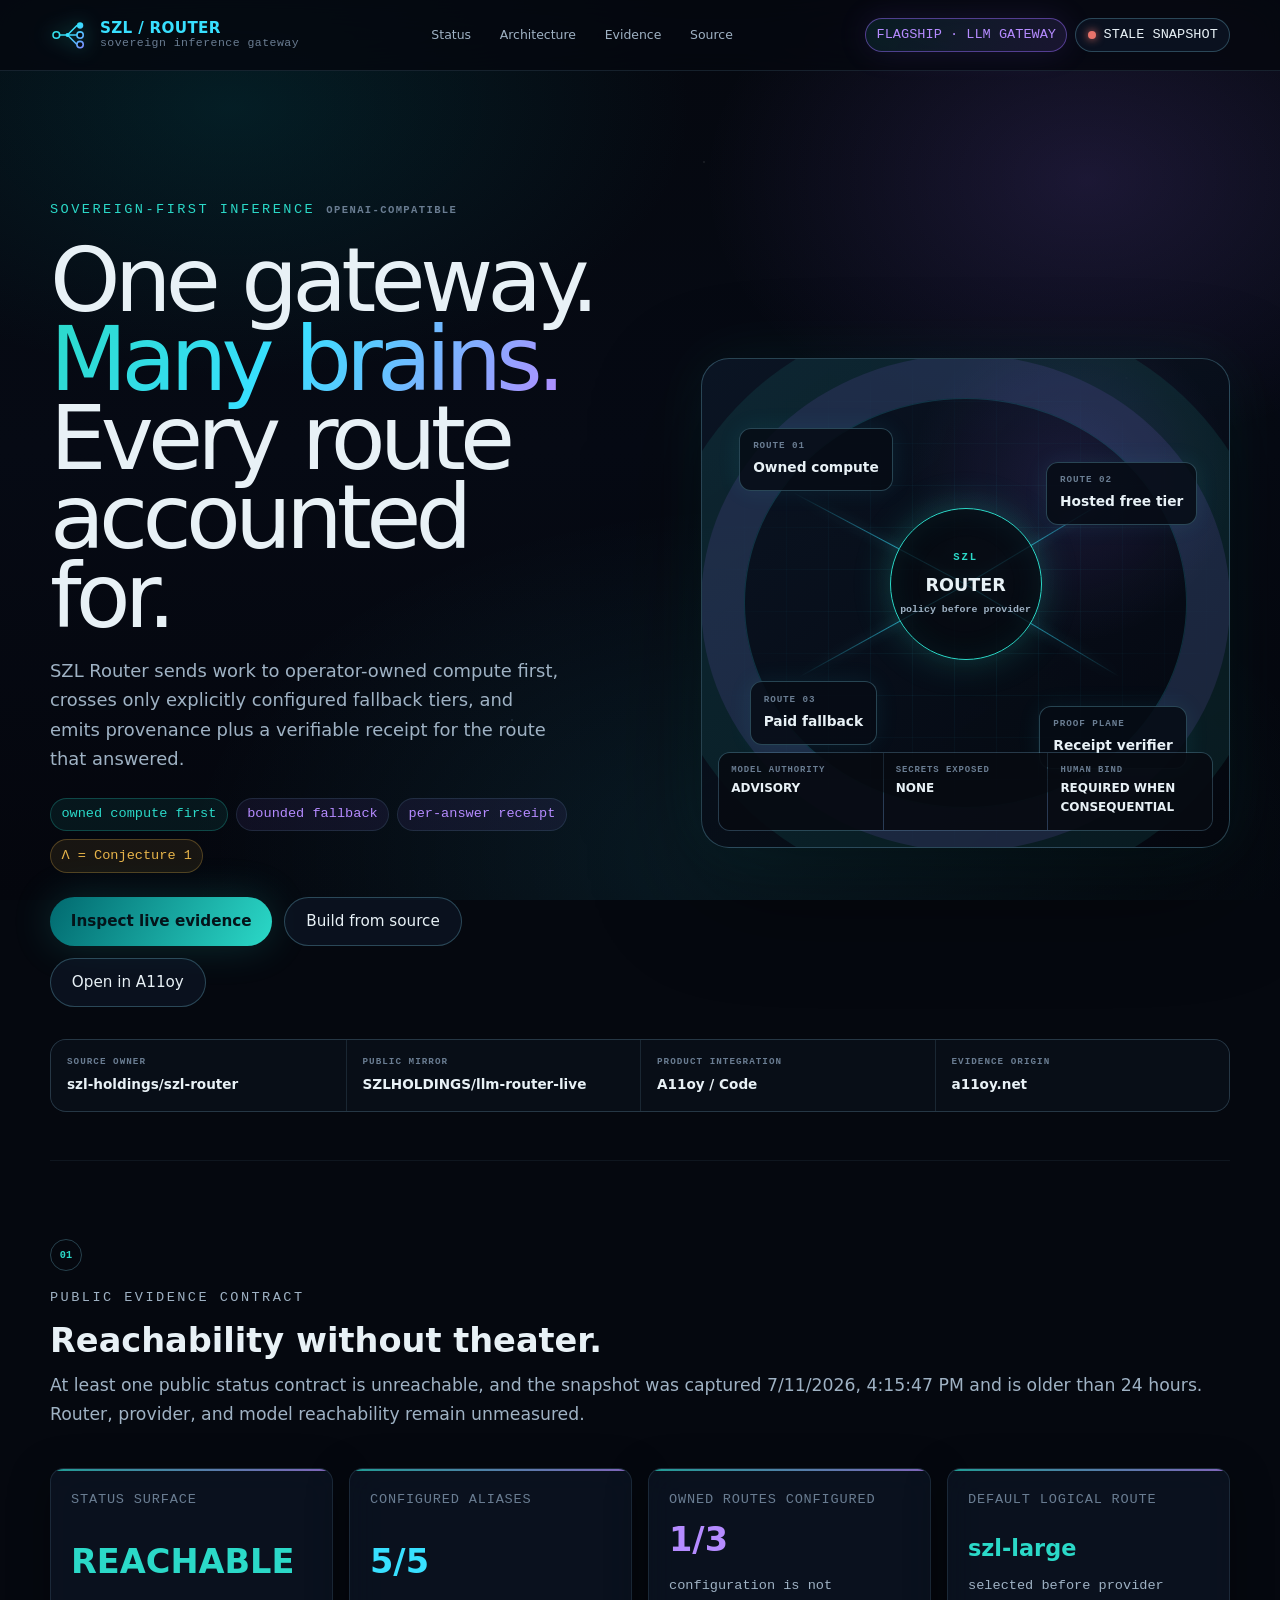
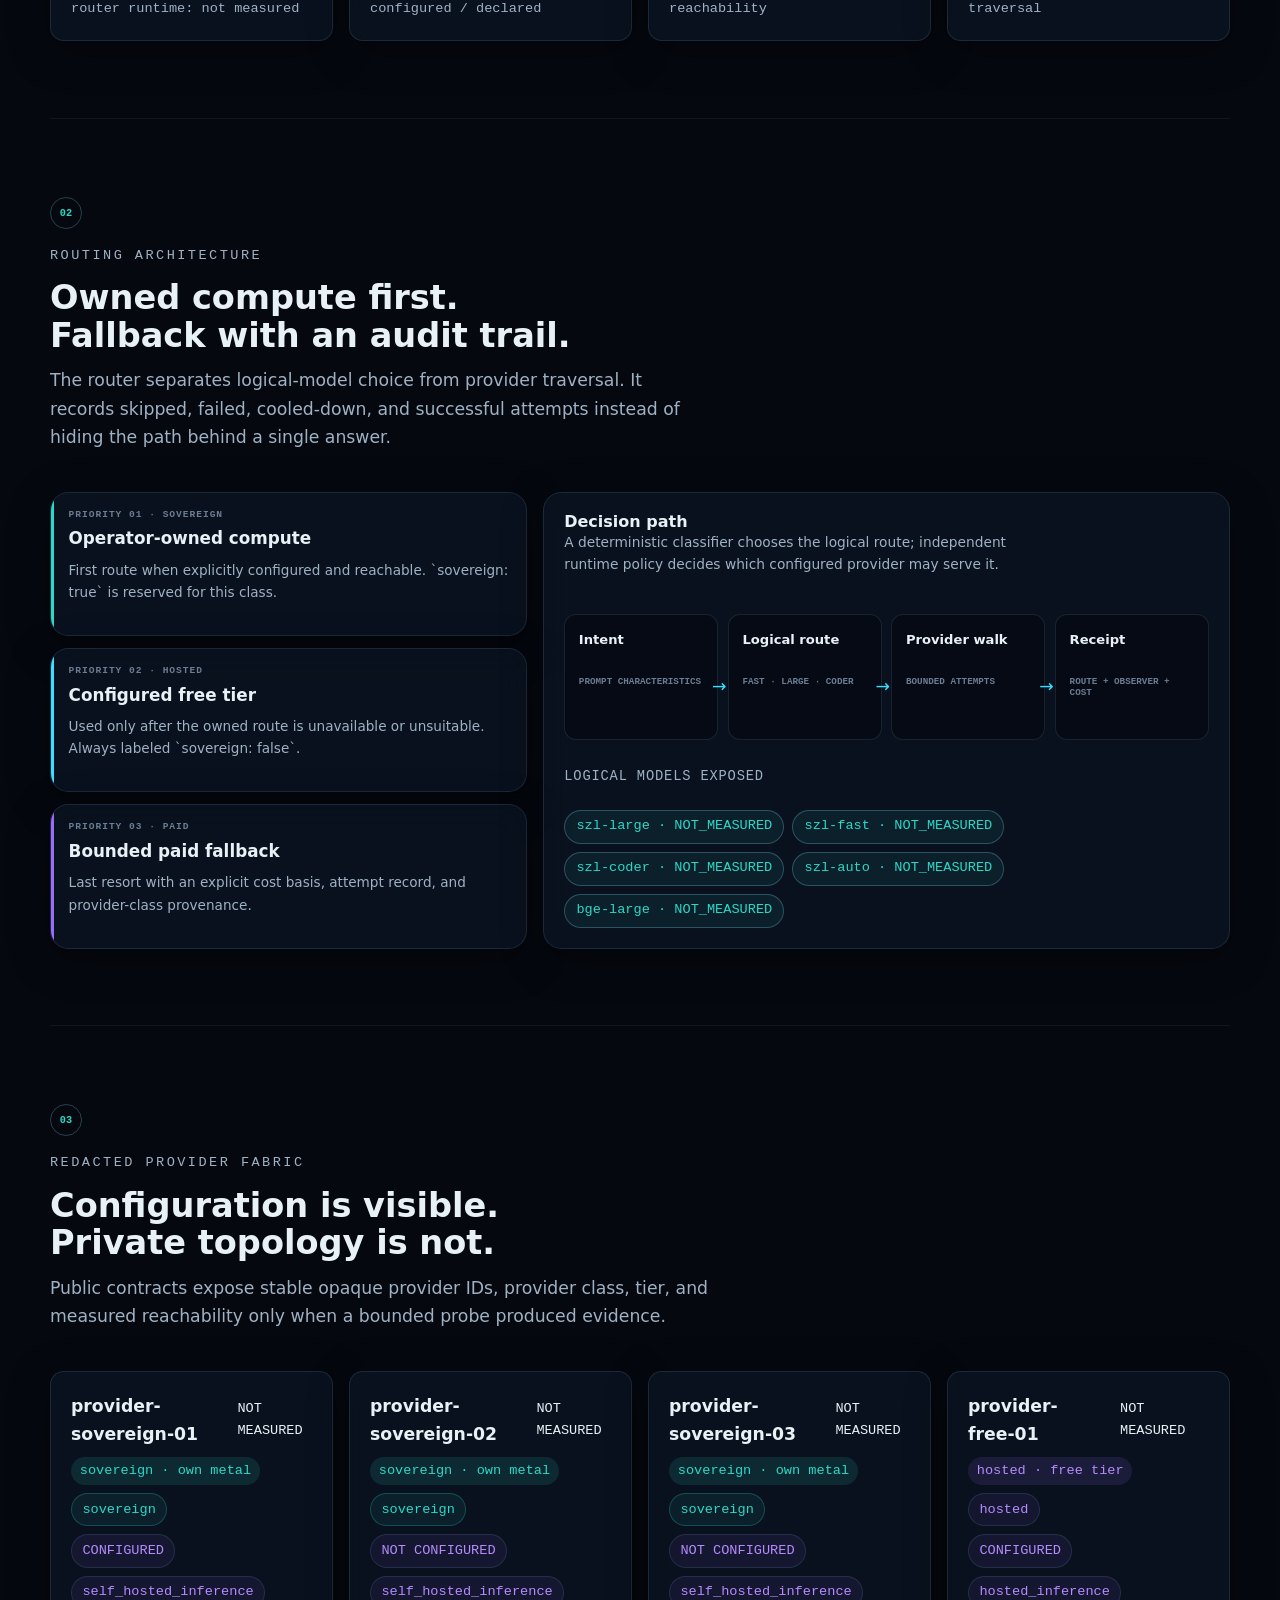
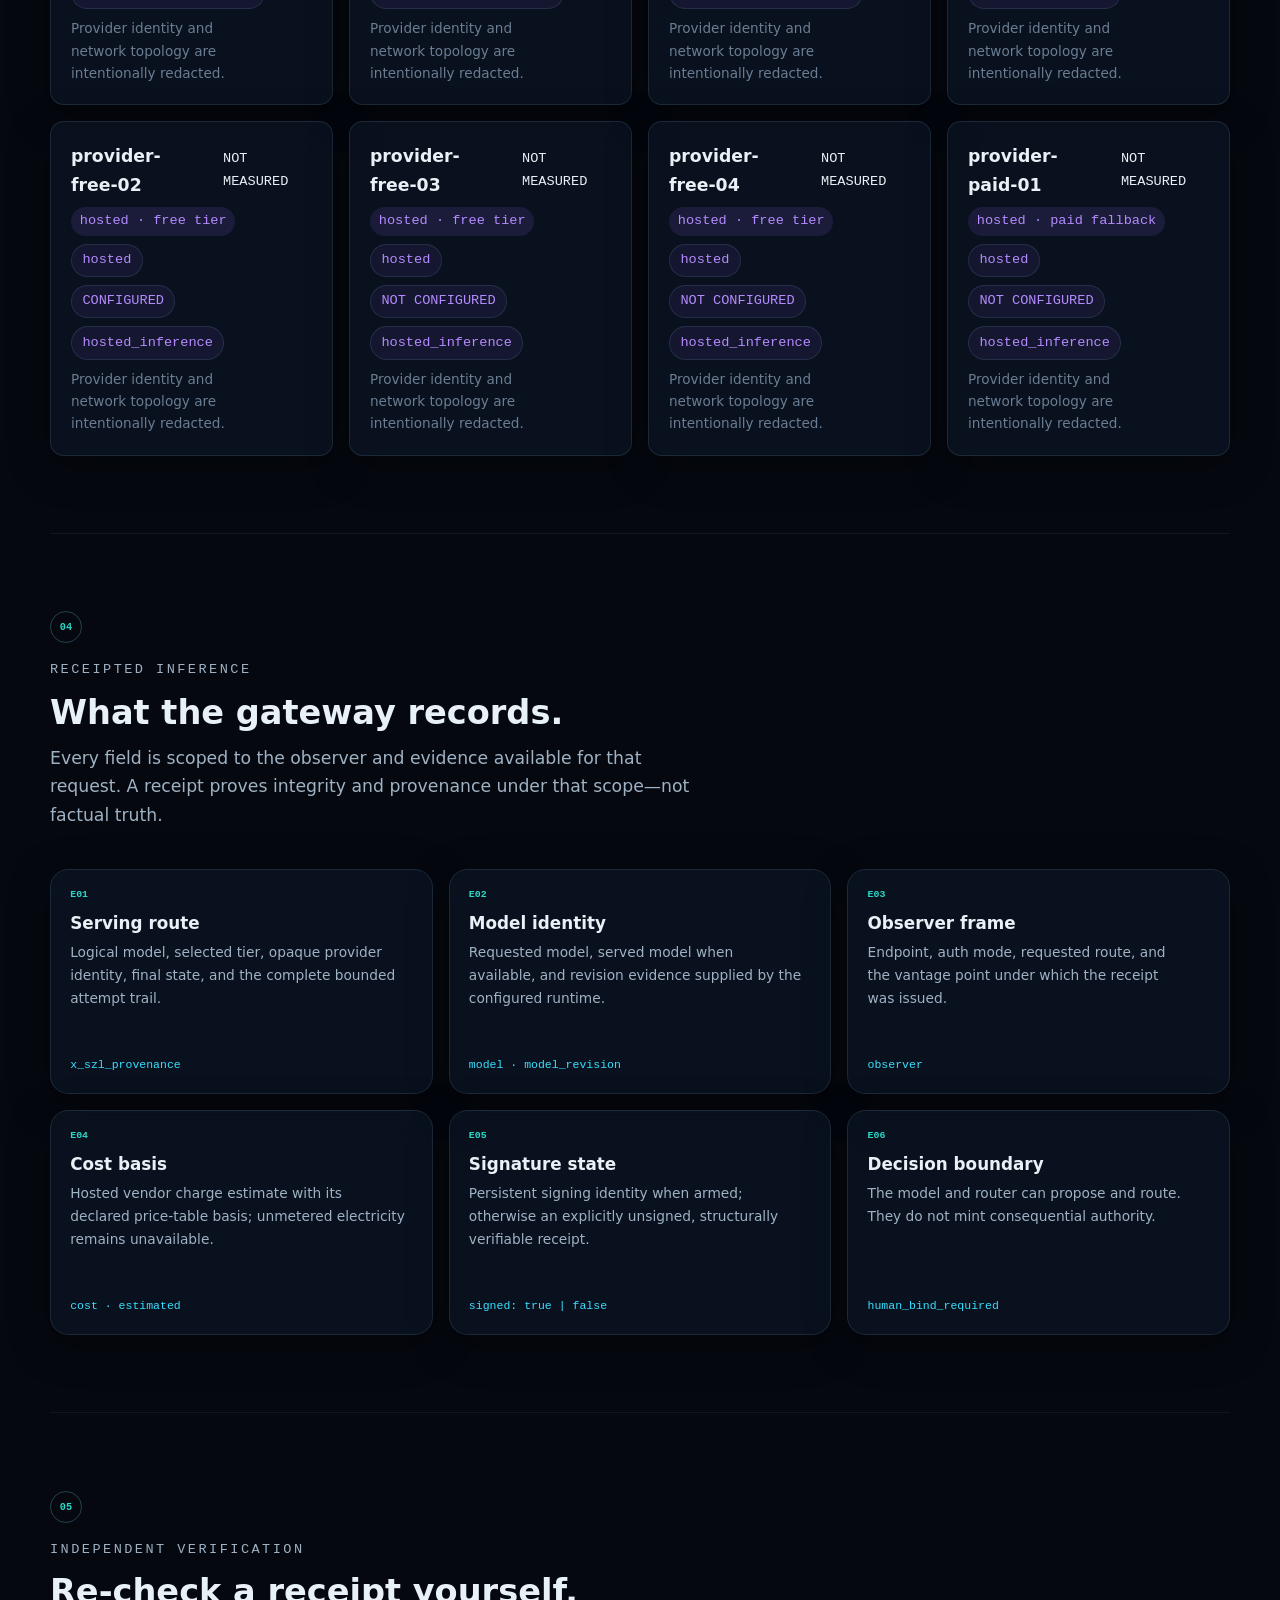
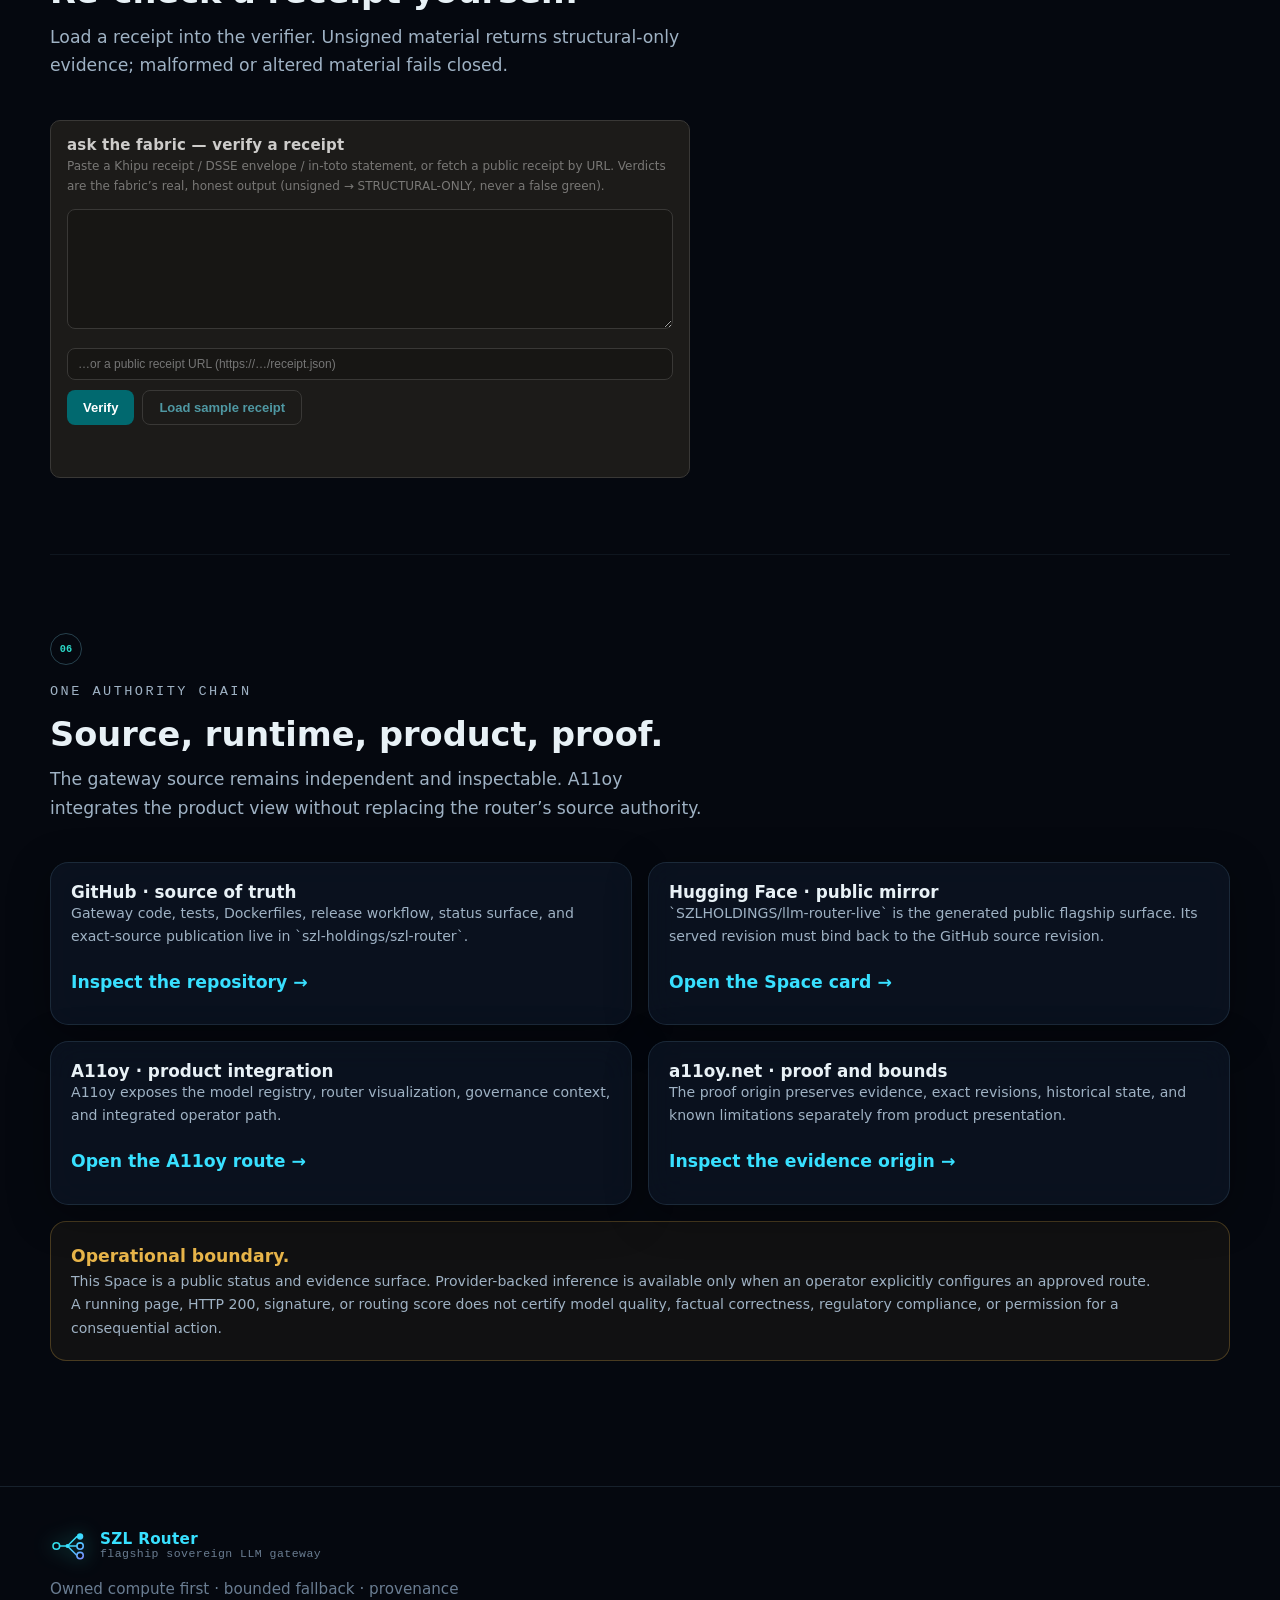
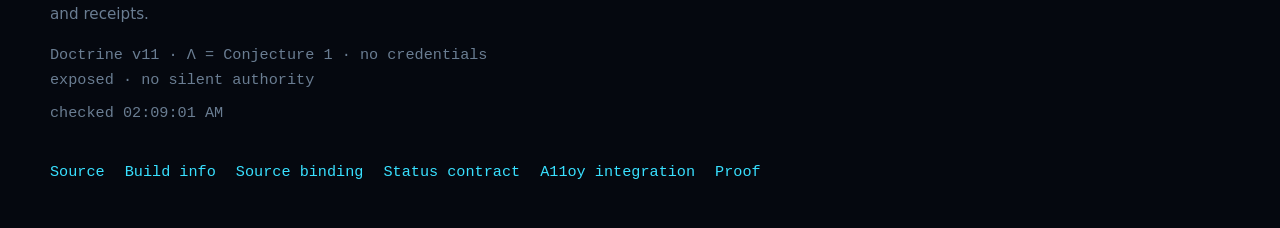
==== commit baec0afd: "feat(frontend): recut the router as a flagship evidence surface" ====
--- a/space/index.html
+++ b/space/index.html
@@ -1,31 +1,66 @@
 <!DOCTYPE html>
-<html lang="en" data-theme="dark">
+<html lang="en" data-theme="dark" data-szl-surface="router-flagship">
 <head>
 <meta charset="UTF-8" />
 <meta name="viewport" content="width=device-width, initial-scale=1.0, viewport-fit=cover" />
-<title>SZL LLM Router — sovereign-first routing (public status)</title>
-<meta name="description" content="Public status & concept view of the SZL sovereign-first LLM router: own metal first, then free tiers, then paid fallback — with honest x_szl_provenance. Router internals stay private." />
-<meta property="og:title" content="SZL LLM Router" />
-<meta property="og:description" content="Sovereign-first routing: own metal → free tiers → paid fallback. Public status only — no private logic, no keys." />
+<meta name="color-scheme" content="dark" />
+<title>SZL Router — Sovereign LLM Gateway</title>
+<meta name="description" content="Flagship public evidence surface for the SZL sovereign-first, OpenAI-compatible LLM router with bounded fallback and per-answer receipts." />
+<meta property="og:title" content="SZL Router — Sovereign LLM Gateway" />
+<meta property="og:description" content="Owned compute first. Bounded fallback. Provenance and a receipt on every routed answer." />
 <meta property="og:type" content="website" />
 <link rel="icon" type="image/svg+xml" href="assets/logo.svg" />
-<!-- SOVEREIGN: 0 runtime CDN · system fonts only (declared in style.css). No Google Fonts. -->
 <link rel="stylesheet" href="assets/style.css" />
+<style>
+  .skip-link{position:fixed;left:1rem;top:-5rem;z-index:1000;padding:.75rem 1rem;border-radius:.5rem;background:var(--text);color:var(--bg);font-weight:700}.skip-link:focus{top:1rem}
+  .topbar{background:color-mix(in srgb,var(--bg) 82%,transparent);backdrop-filter:blur(22px) saturate(125%)}
+  .topbar-inner{min-height:70px}.topbar-nav{display:flex;align-items:center;gap:.35rem;flex-wrap:wrap}.topbar-nav a{min-height:44px;display:inline-flex;align-items:center;padding:.45rem .72rem;border-radius:999px;color:var(--text-muted);font-size:.78rem}.topbar-nav a:hover,.topbar-nav a:focus-visible{color:var(--text);background:rgba(255,255,255,.04)}
+  .flagship-pill{border-color:rgba(154,107,255,.48);background:linear-gradient(120deg,rgba(43,217,200,.1),rgba(154,107,255,.13));box-shadow:0 0 32px rgba(154,107,255,.12)}
+  .hero{padding-top:clamp(4rem,10vw,8rem)}.hero-grid{grid-template-columns:minmax(0,1.03fr) minmax(310px,.97fr);gap:clamp(2.2rem,7vw,7rem)}
+  .hero h1{max-width:12ch;font-size:clamp(3.2rem,7vw,6.9rem);font-weight:520;line-height:.88;letter-spacing:-.065em}.hero-lede{max-width:58ch;font-size:clamp(1rem,1.4vw,1.24rem)}
+  .hero-kicker{display:flex;align-items:center;gap:.7rem;flex-wrap:wrap;margin-bottom:1.25rem}.micro{font:700 .66rem/1.35 var(--font-mono);letter-spacing:.13em;text-transform:uppercase;color:var(--text-faint)}
+  .holo-router{position:relative;min-height:490px;overflow:hidden;border:1px solid var(--border-strong);border-radius:28px;background:radial-gradient(circle at 50% 45%,rgba(43,217,200,.12),transparent 24%),radial-gradient(circle at 70% 25%,rgba(154,107,255,.13),transparent 31%),linear-gradient(145deg,rgba(12,22,38,.88),rgba(4,7,14,.96));box-shadow:0 40px 110px rgba(0,0,0,.45),0 0 65px rgba(43,217,200,.08)}
+  .holo-router:before{content:"";position:absolute;inset:0;background:linear-gradient(rgba(56,224,255,.055) 1px,transparent 1px),linear-gradient(90deg,rgba(56,224,255,.055) 1px,transparent 1px);background-size:42px 42px;mask-image:radial-gradient(circle,#000 15%,transparent 78%)}
+  .holo-router:after{content:"";position:absolute;inset:8%;border:1px solid rgba(56,224,255,.17);border-radius:50%;box-shadow:0 0 0 42px transparent,0 0 0 43px rgba(154,107,255,.12),0 0 0 86px transparent,0 0 0 87px rgba(43,217,200,.09);animation:holo-breathe 5s ease-in-out infinite}
+  .holo-core{position:absolute;left:50%;top:46%;z-index:3;transform:translate(-50%,-50%);width:152px;aspect-ratio:1;display:grid;place-content:center;text-align:center;border:1px solid var(--teal-bright);border-radius:50%;background:rgba(5,8,15,.82);box-shadow:0 0 38px rgba(43,217,200,.22),inset 0 0 32px rgba(43,217,200,.08)}.holo-core span,.holo-core strong,.holo-core small{display:block}.holo-core span{font:800 .66rem/1 var(--font-mono);letter-spacing:.18em;color:var(--teal-bright)}.holo-core strong{margin:.55rem 0 .25rem;font-size:1.1rem}.holo-core small{color:var(--text-muted);font:600 .62rem var(--font-mono)}
+  .orbit-node{position:absolute;z-index:4;min-width:125px;padding:.72rem .82rem;border:1px solid var(--border-strong);border-radius:12px;background:rgba(6,12,22,.86);box-shadow:0 0 24px rgba(56,224,255,.08)}.orbit-node small,.orbit-node strong{display:block}.orbit-node small{font:700 .58rem/1.3 var(--font-mono);letter-spacing:.1em;text-transform:uppercase;color:var(--text-faint)}.orbit-node strong{margin-top:.22rem;font-size:.86rem}.orbit-node.one{left:7%;top:14%}.orbit-node.two{right:6%;top:21%}.orbit-node.three{left:9%;bottom:21%}.orbit-node.four{right:8%;bottom:16%}
+  .holo-line{position:absolute;z-index:2;left:50%;top:46%;height:1px;transform-origin:left;background:linear-gradient(90deg,var(--cyan),transparent);filter:drop-shadow(0 0 5px var(--cyan))}.holo-line.l1{width:37%;transform:rotate(208deg)}.holo-line.l2{width:35%;transform:rotate(-31deg)}.holo-line.l3{width:36%;transform:rotate(151deg)}.holo-line.l4{width:34%;transform:rotate(31deg)}
+  .holo-footer{position:absolute;z-index:5;left:1rem;right:1rem;bottom:1rem;display:grid;grid-template-columns:repeat(3,1fr);gap:1px;border:1px solid var(--border);border-radius:12px;overflow:hidden;background:var(--border)}.holo-footer div{padding:.75rem;background:rgba(5,8,15,.91)}.holo-footer small,.holo-footer strong{display:block}.holo-footer small{font:700 .56rem var(--font-mono);letter-spacing:.1em;text-transform:uppercase;color:var(--text-faint)}.holo-footer strong{margin-top:.25rem;font-size:.75rem}
+  .proof-rail{display:grid;grid-template-columns:repeat(4,minmax(0,1fr));margin-top:2rem;border:1px solid var(--border);border-radius:16px;overflow:hidden;background:var(--border)}.proof-rail article{padding:1rem;background:rgba(8,13,23,.94)}.proof-rail article+article{border-left:1px solid var(--border)}.proof-rail small,.proof-rail strong{display:block}.proof-rail small{font:700 .58rem var(--font-mono);letter-spacing:.11em;text-transform:uppercase;color:var(--text-faint)}.proof-rail strong{margin-top:.35rem;font-size:.85rem}
+  .section{border-top:1px solid rgba(120,170,200,.09)}.section-wide{max-width:none}.section-number{display:inline-grid;place-content:center;width:2rem;height:2rem;margin-bottom:1rem;border:1px solid var(--border-strong);border-radius:50%;font:700 .64rem var(--font-mono);color:var(--teal-bright)}
+  .kpi-grid{grid-template-columns:repeat(4,minmax(0,1fr))}.kpi{min-height:150px;display:flex;flex-direction:column}.kpi-value{margin-top:auto}
+  .route-grid{display:grid;grid-template-columns:minmax(0,.82fr) minmax(0,1.18fr);gap:1rem}.route-stack{display:grid;gap:.75rem}.route-card{position:relative;padding:1rem 1.1rem;overflow:hidden}.route-card:before{content:"";position:absolute;inset:0 auto 0 0;width:3px;background:var(--teal-bright)}.route-card.hosted:before{background:var(--cyan)}.route-card.fallback:before{background:var(--violet)}.route-card small,.route-card strong,.route-card span{display:block}.route-card small{font:700 .6rem var(--font-mono);letter-spacing:.1em;text-transform:uppercase;color:var(--text-faint)}.route-card strong{margin:.35rem 0;font-size:1.05rem}.route-card span{color:var(--text-muted);font-size:.85rem}
+  .logic-board{position:relative;min-height:380px;padding:1.25rem}.logic-board h3{font-size:1rem}.logic-board p{color:var(--text-muted);font-size:.86rem;max-width:52ch}.logic-flow{display:grid;grid-template-columns:repeat(4,1fr);gap:.6rem;margin-top:2.4rem}.logic-step{position:relative;min-height:126px;padding:.85rem;border:1px solid var(--border);border-radius:12px;background:rgba(5,8,15,.6)}.logic-step:not(:last-child):after{content:"→";position:absolute;right:-.58rem;top:46%;z-index:2;color:var(--cyan)}.logic-step b,.logic-step small{display:block}.logic-step b{font-size:.82rem}.logic-step small{margin-top:1.6rem;color:var(--text-faint);font:600 .58rem var(--font-mono);text-transform:uppercase}.model-chips{margin-top:1.3rem}
+  .evidence-grid{display:grid;grid-template-columns:repeat(3,minmax(0,1fr));gap:1rem}.evidence-card{min-height:225px;padding:1.2rem;display:flex;flex-direction:column}.evidence-card .index{font:800 .62rem var(--font-mono);color:var(--teal-bright)}.evidence-card h3{margin:.85rem 0 .55rem;font-size:1.05rem}.evidence-card p{color:var(--text-muted);font-size:.86rem}.evidence-card code{margin-top:auto;padding-top:1rem;color:var(--cyan);font-size:.72rem;overflow-wrap:anywhere}
+  .source-grid{display:grid;grid-template-columns:1fr 1fr;gap:1rem}.source-card{padding:1.25rem}.source-card h3{font-size:1.05rem}.source-card p{color:var(--text-muted);font-size:.88rem}.source-card a{display:inline-flex;min-height:44px;align-items:center;margin-top:.75rem;font-weight:650}
+  .boundary{padding:1.25rem;border:1px solid rgba(232,181,74,.26);border-radius:16px;background:rgba(232,181,74,.055)}.boundary strong{color:var(--warn)}.boundary p{color:var(--text-muted);font-size:.88rem}
+  .footer-grid{grid-template-columns:1fr auto}.footer-links a{min-height:44px;display:flex;align-items:center}
+  @keyframes holo-breathe{50%{transform:scale(1.025);opacity:.78}}
+  @media(max-width:960px){.hero-grid,.route-grid,.source-grid{grid-template-columns:1fr}.hero h1{max-width:14ch}.proof-rail{grid-template-columns:repeat(2,1fr)}.proof-rail article:nth-child(3){border-left:0}.proof-rail article:nth-child(n+3){border-top:1px solid var(--border)}.kpi-grid{grid-template-columns:repeat(2,minmax(0,1fr))}.evidence-grid{grid-template-columns:repeat(2,minmax(0,1fr))}}
+  @media(max-width:680px){.topbar-nav{display:none}.holo-router{min-height:420px}.holo-router:after{inset:16%}.orbit-node{min-width:102px;padding:.58rem}.orbit-node.one{left:3%;top:16%}.orbit-node.two{right:3%;top:20%}.orbit-node.three{left:3%;bottom:24%}.orbit-node.four{right:3%;bottom:20%}.holo-core{width:118px}.holo-footer{grid-template-columns:1fr}.holo-footer div{padding:.48rem .7rem}.holo-footer div+div{border-top:1px solid var(--border)}.proof-rail,.kpi-grid,.evidence-grid{grid-template-columns:1fr}.proof-rail article+article{border-left:0;border-top:1px solid var(--border)}.logic-flow{grid-template-columns:1fr 1fr}.logic-step:nth-child(2):after{display:none}.footer-grid{grid-template-columns:1fr}.footer-links{align-items:flex-start}}
+  @media(prefers-reduced-motion:reduce){.holo-router:after{animation:none}.flow-edge,.dot.live{animation:none!important}}
+  @media(forced-colors:active){.holo-router:before,.holo-router:after,.holo-line{display:none}.orbit-node,.holo-core,.route-card,.logic-step{border:1px solid CanvasText}}
+</style>
 </head>
 <body>
-
-<!-- ===== Top bar ===== -->
+<a class="skip-link" href="#main">Skip to router evidence</a>
 <header class="topbar">
   <div class="wrap topbar-inner">
-    <a class="brand" href="#top" aria-label="SZL LLM Router home">
+    <a class="brand" href="#top" aria-label="SZL Router home">
       <img class="brand-mark" src="assets/logo.svg" alt="" width="38" height="38" />
       <span class="brand-text">
-        <span class="brand-name">SZL · LLM Router</span>
-        <span class="brand-sub">sovereign-first · public status</span>
+        <span class="brand-name">SZL / ROUTER</span>
+        <span class="brand-sub">sovereign inference gateway</span>
       </span>
     </a>
+    <nav class="topbar-nav" aria-label="Router sections">
+      <a href="#status">Status</a>
+      <a href="#architecture">Architecture</a>
+      <a href="#evidence">Evidence</a>
+      <a href="#source">Source</a>
+    </nav>
     <div class="topbar-status">
-      <span class="badge teal">sovereign = own-metal only</span>
+      <span class="badge flagship-pill">FLAGSHIP · LLM GATEWAY</span>
       <span class="live-pill" id="source-pill">
         <span class="dot snapshot"></span>
         <span class="source-label">connecting…</span>
@@ -34,86 +69,61 @@
   </div>
 </header>
 
-<main id="top">
-
-  <!-- ===== Hero ===== -->
-  <section class="hero wrap">
+<main id="main">
+  <section class="hero wrap" id="top">
     <div class="hero-grid">
       <div>
-        <p class="eyebrow">Sovereign-first inference routing</p>
-        <h1>Route to <span class="accent">your own metal</span> first. Fall back honestly.</h1>
-        <p class="hero-lede">
-          The SZL router prefers SZL-owned GPUs, then free hosted tiers, then paid
-          fallback — and stamps every response with honest provenance so you always
-          know where it ran.
-        </p>
+        <div class="hero-kicker">
+          <span class="eyebrow" style="margin:0">Sovereign-first inference</span>
+          <span class="micro">OpenAI-compatible</span>
+        </div>
+        <h1>One gateway. <span class="accent">Many brains.</span> Every route accounted for.</h1>
+        <p class="hero-lede">SZL Router sends work to operator-owned compute first, crosses only explicitly configured fallback tiers, and emits provenance plus a verifiable receipt for the route that answered.</p>
         <div class="hero-badges">
-          <span class="badge teal">sovereign = own-metal only</span>
-          <span class="badge">no free-energy claims</span>
+          <span class="badge teal">owned compute first</span>
+          <span class="badge">bounded fallback</span>
+          <span class="badge">per-answer receipt</span>
           <span class="badge warn">Λ = Conjecture 1</span>
-          <span class="badge teal">SLSA L1 honest</span>
         </div>
         <div class="hero-cta">
-          <a class="btn btn-primary" href="#status">Live status</a>
-          <a class="btn btn-ghost" href="#provenance">Provenance explainer</a>
+          <a class="btn btn-primary" href="#status">Inspect live evidence</a>
+          <a class="btn btn-ghost" href="https://github.com/szl-holdings/szl-router" target="_blank" rel="noopener">Build from source</a>
+          <a class="btn btn-ghost" href="https://a-11-oy.com/code" target="_blank" rel="noopener">Open in A11oy</a>
         </div>
       </div>
 
-      <!-- Animated routing diagram -->
-      <div class="router-shell" aria-label="Sovereign-first routing diagram">
-        <svg class="router-svg" viewBox="0 0 520 300" role="img"
-             aria-label="A request enters the router, which tries sovereign own-metal GPUs first, then free hosted tiers, then paid fallback.">
-          <!-- request source -->
-          <g>
-            <rect class="node-box src" x="8" y="125" width="92" height="50" rx="10"/>
-            <text class="node-label" x="54" y="148" text-anchor="middle">request</text>
-            <text class="node-sub" x="54" y="164" text-anchor="middle">szl-large</text>
-          </g>
-
-          <!-- router pivot -->
-          <g>
-            <rect class="node-box sov" x="150" y="120" width="96" height="60" rx="12"/>
-            <text class="node-label" x="198" y="146" text-anchor="middle">router</text>
-            <text class="node-sub" x="198" y="162" text-anchor="middle">sovereign-first</text>
-          </g>
-
-          <!-- edges source -> router -->
-          <path class="flow-edge" d="M100 150 H150" stroke="#38e0ff" stroke-width="2.5" fill="none"/>
-
-          <!-- tier 1 sovereign -->
-          <g>
-            <rect class="node-box sov" x="352" y="30" width="160" height="56" rx="12"/>
-            <text class="node-label" x="432" y="54" text-anchor="middle">① own metal</text>
-            <text class="node-sub" x="432" y="70" text-anchor="middle">sovereign · self-hosted</text>
-          </g>
-          <path class="flow-edge" d="M246 138 C300 110, 320 70, 360 60" stroke="#2bd9c8" stroke-width="2.5" fill="none"/>
-
-          <!-- tier 2 free -->
-          <g>
-            <rect class="node-box free" x="352" y="122" width="160" height="56" rx="12"/>
-            <text class="node-label" x="432" y="146" text-anchor="middle">② free tiers</text>
-            <text class="node-sub" x="432" y="162" text-anchor="middle">hosted · grid</text>
-          </g>
-          <path class="flow-edge cool" d="M246 150 H360" stroke="#38e0ff" stroke-width="2" fill="none" opacity="0.7"/>
-
-          <!-- tier 3 paid -->
-          <g>
-            <rect class="node-box paid" x="352" y="214" width="160" height="56" rx="12"/>
-            <text class="node-label" x="432" y="238" text-anchor="middle">③ paid fallback</text>
-            <text class="node-sub" x="432" y="254" text-anchor="middle">hosted · last resort</text>
-          </g>
-          <path class="flow-edge cool" d="M246 162 C300 190, 320 230, 360 244" stroke="#9a6bff" stroke-width="2" fill="none" opacity="0.7"/>
-        </svg>
-      </div>
-    </div>
-  </section>
-
-  <!-- ===== KPIs ===== -->
+      <aside class="holo-router" aria-label="Holographic model-routing topology">
+        <div class="holo-line l1" aria-hidden="true"></div>
+        <div class="holo-line l2" aria-hidden="true"></div>
+        <div class="holo-line l3" aria-hidden="true"></div>
+        <div class="holo-line l4" aria-hidden="true"></div>
+        <div class="orbit-node one"><small>route 01</small><strong>Owned compute</strong></div>
+        <div class="orbit-node two"><small>route 02</small><strong>Hosted free tier</strong></div>
+        <div class="orbit-node three"><small>route 03</small><strong>Paid fallback</strong></div>
+        <div class="orbit-node four"><small>proof plane</small><strong>Receipt verifier</strong></div>
+        <div class="holo-core"><span>SZL</span><strong>ROUTER</strong><small>policy before provider</small></div>
+        <div class="holo-footer">
+          <div><small>Model authority</small><strong>ADVISORY</strong></div>
+          <div><small>Secrets exposed</small><strong>NONE</strong></div>
+          <div><small>Human bind</small><strong>REQUIRED WHEN CONSEQUENTIAL</strong></div>
+        </div>
+      </aside>
+    </div>
+
+    <div class="proof-rail" aria-label="Flagship contract">
+      <article><small>Source owner</small><strong>szl-holdings/szl-router</strong></article>
+      <article><small>Public mirror</small><strong>SZLHOLDINGS/llm-router-live</strong></article>
+      <article><small>Product integration</small><strong>A11oy / Code</strong></article>
+      <article><small>Evidence origin</small><strong>a11oy.net</strong></article>
+    </div>
+  </section>
+
   <section class="section wrap" id="status">
-    <div class="section-head">
+    <span class="section-number">01</span>
+    <div class="section-head section-wide">
       <p class="eyebrow">Public evidence contract</p>
-      <h2>Reachability without overclaiming</h2>
-      <p id="data-source-note">Reading the public snapshot contracts…</p>
+      <h2>Reachability without theater.</h2>
+      <p id="data-source-note">Reading the public status contracts…</p>
     </div>
     <div class="kpi-grid">
       <article class="kpi glass">
@@ -124,214 +134,140 @@
       <article class="kpi glass">
         <div class="kpi-label">Configured aliases</div>
         <div class="kpi-value cyan" id="kpi-models">—</div>
-        <div class="kpi-meta">inventory / reported aliases</div>
-      </article>
-      <article class="kpi glass">
-        <div class="kpi-label">Sovereign configured</div>
+        <div class="kpi-meta">configured / declared</div>
+      </article>
+      <article class="kpi glass">
+        <div class="kpi-label">Owned routes configured</div>
         <div class="kpi-value violet" id="kpi-sovereign">—</div>
-        <div class="kpi-meta">configured / inventory; not reachability</div>
-      </article>
-      <article class="kpi glass">
-        <div class="kpi-label">Default model</div>
-        <div class="kpi-value teal" id="default-model" style="font-size: var(--text-lg)">—</div>
-        <div class="kpi-meta">routed sovereign-first</div>
-      </article>
-    </div>
-    <div style="margin-top: var(--space-6)">
-      <p class="kpi-label" style="margin-bottom: var(--space-3)">Logical models exposed</p>
-      <div class="model-chips" id="model-chips"><span class="chip dim">loading…</span></div>
-    </div>
-  </section>
-
-  <!-- ===== Sovereign-first tier ladder ===== -->
-  <section class="section wrap">
-    <div class="section-head">
-      <p class="eyebrow">The routing order</p>
-      <h2>Sovereign-first, by design</h2>
-      <p>The router walks tiers in strict preference order. It only leaves your own metal when it has to — and it tells you when it did.</p>
-    </div>
-    <div class="ladder">
-      <div class="rung sov glass">
-        <div class="rung-rank">①</div>
-        <div class="rung-body">
-          <h3>Own metal — sovereign</h3>
-          <p>SZL-owned GPUs (self-hosted, e.g. the RTX node + box). First choice. <strong>sovereign = true</strong> only here.</p>
-        </div>
-        <div class="rung-flag" style="color: var(--teal-bright)">energy: self-hosted</div>
+        <div class="kpi-meta">configuration is not reachability</div>
+      </article>
+      <article class="kpi glass">
+        <div class="kpi-label">Default logical route</div>
+        <div class="kpi-value teal" id="default-model" style="font-size:var(--text-lg)">—</div>
+        <div class="kpi-meta">selected before provider traversal</div>
+      </article>
+    </div>
+  </section>
+
+  <section class="section wrap" id="architecture">
+    <span class="section-number">02</span>
+    <div class="section-head">
+      <p class="eyebrow">Routing architecture</p>
+      <h2>Owned compute first. Fallback with an audit trail.</h2>
+      <p>The router separates logical-model choice from provider traversal. It records skipped, failed, cooled-down, and successful attempts instead of hiding the path behind a single answer.</p>
+    </div>
+    <div class="route-grid">
+      <div class="route-stack" aria-label="Provider preference order">
+        <article class="route-card glass">
+          <small>Priority 01 · sovereign</small>
+          <strong>Operator-owned compute</strong>
+          <span>First route when explicitly configured and reachable. `sovereign: true` is reserved for this class.</span>
+        </article>
+        <article class="route-card hosted glass">
+          <small>Priority 02 · hosted</small>
+          <strong>Configured free tier</strong>
+          <span>Used only after the owned route is unavailable or unsuitable. Always labeled `sovereign: false`.</span>
+        </article>
+        <article class="route-card fallback glass">
+          <small>Priority 03 · paid</small>
+          <strong>Bounded paid fallback</strong>
+          <span>Last resort with an explicit cost basis, attempt record, and provider-class provenance.</span>
+        </article>
       </div>
-      <div class="rung free glass">
-        <div class="rung-rank">②</div>
-        <div class="rung-body">
-          <h3>Free hosted tiers</h3>
-          <p>Third-party hosted inference. Used when own metal is unavailable. Public evidence exposes only the provider class and an opaque ID. <strong>sovereign = false</strong>.</p>
-        </div>
-        <div class="rung-flag" style="color: var(--cyan)">energy: grid</div>
-      </div>
-      <div class="rung paid glass">
-        <div class="rung-rank">③</div>
-        <div class="rung-body">
-          <h3>Paid fallback</h3>
-          <p>Paid hosted models (e.g. Kimi K2) as a strong last resort. Only reached when both tiers above fail. <strong>sovereign = false</strong>.</p>
-        </div>
-        <div class="rung-flag" style="color: var(--violet-bright)">energy: grid</div>
-      </div>
-    </div>
-  </section>
-
-  <!-- ===== Provenance explainer ===== -->
-  <section class="section wrap" id="provenance">
-    <div class="section-head">
-      <p class="eyebrow">Honest provenance</p>
-      <h2>The <code>x_szl_provenance</code> stamp</h2>
-      <p>Every routed response carries a provenance object so you can audit where it actually ran. No marketing gloss — the fields say exactly what happened.</p>
-    </div>
-    <div class="prov-grid">
-      <article class="prov-field glass">
-        <div class="prov-key">served_by</div>
-        <p>A stable opaque provider ID such as <code>provider-sovereign-01</code>. Public receipts identify the route class without exposing private names or network topology.</p>
-      </article>
-      <article class="prov-field glass">
-        <div class="prov-key">sovereign</div>
-        <p><code>true</code> <strong>only</strong> when served on SZL-owned metal. Hosted tiers are always <code>false</code> — never overstated.</p>
-      </article>
-      <article class="prov-field glass">
-        <div class="prov-key">energy_source</div>
-        <p><code>self-hosted</code> for own metal, <code>grid</code> for hosted providers. A plain descriptor — <strong>no</strong> joule or free-energy claims.</p>
-      </article>
-      <article class="prov-field glass">
-        <div class="prov-key">tier</div>
-        <p>Which preference rung answered: <code>sovereign</code>, <code>free-grid</code>, or <code>paid-grid</code>. Shows exactly how far down the ladder the request fell.</p>
-      </article>
-    </div>
-  </section>
-
-  <!-- ===== Live provider status ===== -->
-  <section class="section wrap">
-    <div class="section-head">
-      <p class="eyebrow">Provider fabric</p>
-      <h2>Where requests can land</h2>
-      <p>Configuration inventory, ordered by tier. Sovereign providers are SZL-owned; everything else is an explicitly marked hosted fallback. Reachability is shown only when measured.</p>
+      <article class="logic-board glass">
+        <h3>Decision path</h3>
+        <p>A deterministic classifier chooses the logical route; independent runtime policy decides which configured provider may serve it.</p>
+        <div class="logic-flow" aria-label="Router decision flow">
+          <div class="logic-step"><b>Intent</b><small>prompt characteristics</small></div>
+          <div class="logic-step"><b>Logical route</b><small>fast · large · coder</small></div>
+          <div class="logic-step"><b>Provider walk</b><small>bounded attempts</small></div>
+          <div class="logic-step"><b>Receipt</b><small>route + observer + cost</small></div>
+        </div>
+        <p class="kpi-label" style="margin-top:1.6rem">Logical models exposed</p>
+        <div class="model-chips" id="model-chips"><span class="chip dim">loading…</span></div>
+      </article>
+    </div>
+  </section>
+
+  <section class="section wrap" id="providers">
+    <span class="section-number">03</span>
+    <div class="section-head">
+      <p class="eyebrow">Redacted provider fabric</p>
+      <h2>Configuration is visible. Private topology is not.</h2>
+      <p>Public contracts expose stable opaque provider IDs, provider class, tier, and measured reachability only when a bounded probe produced evidence.</p>
     </div>
     <div class="prov-status" id="provider-grid">
       <article class="provider-card glass"><span class="provider-note">loading provider fabric…</span></article>
     </div>
   </section>
 
-  <!-- ===== What the router guarantees (agentic explainer) ===== -->
-  <section class="section wrap" id="guarantees">
-    <div class="section-head">
-      <p class="eyebrow">What the router guarantees</p>
-      <h2>Promises you can check, not take on faith</h2>
-      <p>The router internals stay <strong>private</strong>, but its <em>guarantees</em> are public and
-         auditable. Each promise below is enforceable by the honest <code>x_szl_provenance</code> stamp
-         on every routed response — and any signed routing receipt can be re-checked live in the box at
-         the foot of this section.</p>
-    </div>
-    <div class="prov-grid">
-      <article class="prov-field glass">
-        <div class="prov-key">G1 · sovereign-first</div>
-        <p>Own metal is tried <strong>first</strong>, every time. The router only leaves your hardware
-           when it must — and the <code>tier</code> field records exactly how far down the ladder a
-           request fell.</p>
-      </article>
-      <article class="prov-field glass">
-        <div class="prov-key">G2 · sovereign is never overstated</div>
-        <p><code>sovereign: true</code> appears <strong>only</strong> for SZL-owned metal. Every hosted
-           free/paid provider is stamped <code>sovereign: false</code>. We never claim hosted compute
-           as ours.</p>
-      </article>
-      <article class="prov-field glass">
-        <div class="prov-key">G3 · no free-energy</div>
-        <p><code>energy_source</code> is a plain descriptor (<code>self-hosted</code> / <code>grid</code>)
-           — never a joule count or zero-cost-energy assertion. Λ remains <strong>Conjecture 1</strong>.</p>
-      </article>
-      <article class="prov-field glass">
-        <div class="prov-key">G4 · honest degrade</div>
-        <p>When a status endpoint is unreachable this page shows a clearly-labeled <strong>SNAPSHOT</strong>,
-           never fabricated data and never a false “all green.” The <code>/router/*</code> endpoints have
-           no CORS, so a browser sees the honest snapshot here by design.</p>
-      </article>
-      <article class="prov-field glass">
-        <div class="prov-key">G5 · honest cost, on the receipt</div>
-        <p>Since 2026-07-09 every receipt carries a per-call <code>cost</code> block: paid tiers show a
-           <strong>labelled estimate</strong> (<code>estimated: true</code>, with its price-table basis and
-           token counts — the same figure the append-only spend ledger records); free and sovereign tiers
-           show <strong>$0.00 vendor charge</strong> with an explicit basis. Never a fabricated energy number.</p>
-      </article>
-      <article class="prov-field glass">
-        <div class="prov-key">G6 · the observer frame is stated</div>
-        <p>Each receipt records the frame it was issued under — endpoint, auth mode, requested model. The
-           verdict is honest <strong>relative to who asked and how they were authenticated</strong>, never a
-           claim about any other vantage point.</p>
-      </article>
-      <article class="prov-field glass">
-        <div class="prov-key">G7 · every skip is on the record</div>
-        <p>A recently-failed upstream cools down briefly, but it is skipped <strong>only while a warm
-           fallback remains</strong> — and the skip lands in the <code>attempts</code> trail as an honest
-           <code>cooldown-skip</code> entry. As the last resort it is always tried: trying loudly beats
-           refusing silently.</p>
-      </article>
-    </div>
-
-    <div class="section-head" style="margin-top: var(--space-7)">
-      <p class="eyebrow">Ask the fabric — verify a routing receipt</p>
-      <h2>Re-check a signed receipt yourself</h2>
-      <p>Paste a routing / DSSE / in-toto receipt (or load the sample) and submit it to the
-         <strong>live</strong> a11oy verify endpoint. The verdict is the fabric's real, honest output:
-         unsigned receipts return <strong>STRUCTURAL-ONLY</strong> (advisory amber, never a false green).
-         The endpoint verifies <strong>receipts / DSSE / in-toto statements</strong>, not arbitrary text
-         — and never exposes any router internals or keys.</p>
+  <section class="section wrap" id="evidence">
+    <span class="section-number">04</span>
+    <div class="section-head">
+      <p class="eyebrow">Receipted inference</p>
+      <h2>What the gateway records.</h2>
+      <p>Every field is scoped to the observer and evidence available for that request. A receipt proves integrity and provenance under that scope—not factual truth.</p>
+    </div>
+    <div class="evidence-grid">
+      <article class="evidence-card glass"><span class="index">E01</span><h3>Serving route</h3><p>Logical model, selected tier, opaque provider identity, final state, and the complete bounded attempt trail.</p><code>x_szl_provenance</code></article>
+      <article class="evidence-card glass"><span class="index">E02</span><h3>Model identity</h3><p>Requested model, served model when available, and revision evidence supplied by the configured runtime.</p><code>model · model_revision</code></article>
+      <article class="evidence-card glass"><span class="index">E03</span><h3>Observer frame</h3><p>Endpoint, auth mode, requested route, and the vantage point under which the receipt was issued.</p><code>observer</code></article>
+      <article class="evidence-card glass"><span class="index">E04</span><h3>Cost basis</h3><p>Hosted vendor charge estimate with its declared price-table basis; unmetered electricity remains unavailable.</p><code>cost · estimated</code></article>
+      <article class="evidence-card glass"><span class="index">E05</span><h3>Signature state</h3><p>Persistent signing identity when armed; otherwise an explicitly unsigned, structurally verifiable receipt.</p><code>signed: true | false</code></article>
+      <article class="evidence-card glass"><span class="index">E06</span><h3>Decision boundary</h3><p>The model and router can propose and route. They do not mint consequential authority.</p><code>human_bind_required</code></article>
+    </div>
+  </section>
+
+  <section class="section wrap" id="verify">
+    <span class="section-number">05</span>
+    <div class="section-head">
+      <p class="eyebrow">Independent verification</p>
+      <h2>Re-check a receipt yourself.</h2>
+      <p>Load a receipt into the verifier. Unsigned material returns structural-only evidence; malformed or altered material fails closed.</p>
     </div>
     <div id="szl-verify"></div>
   </section>
 
-  <!-- ===== Private notice + honesty ===== -->
-  <section class="section wrap">
-    <div class="private-note glass" style="margin-bottom: var(--space-6)">
-      <svg viewBox="0 0 24 24" fill="none" stroke="currentColor" stroke-width="2" aria-hidden="true"><rect x="3" y="11" width="18" height="11" rx="2"/><path d="M7 11V7a5 5 0 0 1 10 0v4"/></svg>
-      <div>
-        <h3 style="font-size: var(--text-base); margin-bottom: var(--space-2)">This is a public view only</h3>
-        <p>The <code>szl-router</code> codebase and its routing logic stay <strong>private</strong>. Nothing here exposes provider keys, weights, scoring heuristics, or internal source — only the public status endpoints and the sovereign-first concept.</p>
-      </div>
-    </div>
-    <div class="callout glass">
-      <h3>Doctrine v11 — the honest line</h3>
-      <p><strong>Sovereign = own-metal only.</strong> <code>sovereign: true</code> appears only for SZL-owned hardware. Hosted free and paid providers are always <code>sovereign: false</code>.</p>
-      <p><strong>No free-energy claims.</strong> <code>energy_source</code> is a plain descriptor (<code>self-hosted</code> / <code>grid</code>), never a joule or zero-cost-energy assertion. <strong>Λ = Conjecture 1.</strong> Builds are SLSA Level 1, honestly stated.</p>
-      <p><strong>Honest evidence.</strong> A reachable public contract proves only that this status surface is reachable. Provider and model reachability remain <code>NOT_MEASURED</code> until a bounded probe emits a public receipt.</p>
-    </div>
-  </section>
-
+  <section class="section wrap" id="source">
+    <span class="section-number">06</span>
+    <div class="section-head">
+      <p class="eyebrow">One authority chain</p>
+      <h2>Source, runtime, product, proof.</h2>
+      <p>The gateway source remains independent and inspectable. A11oy integrates the product view without replacing the router’s source authority.</p>
+    </div>
+    <div class="source-grid">
+      <article class="source-card glass"><h3>GitHub · source of truth</h3><p>Gateway code, tests, Dockerfiles, release workflow, status surface, and exact-source publication live in `szl-holdings/szl-router`.</p><a href="https://github.com/szl-holdings/szl-router" target="_blank" rel="noopener">Inspect the repository →</a></article>
+      <article class="source-card glass"><h3>Hugging Face · public mirror</h3><p>`SZLHOLDINGS/llm-router-live` is the generated public flagship surface. Its served revision must bind back to the GitHub source revision.</p><a href="https://huggingface.co/spaces/SZLHOLDINGS/llm-router-live" target="_blank" rel="noopener">Open the Space card →</a></article>
+      <article class="source-card glass"><h3>A11oy · product integration</h3><p>A11oy exposes the model registry, router visualization, governance context, and integrated operator path.</p><a href="https://a-11-oy.com/code" target="_blank" rel="noopener">Open the A11oy route →</a></article>
+      <article class="source-card glass"><h3>a11oy.net · proof and bounds</h3><p>The proof origin preserves evidence, exact revisions, historical state, and known limitations separately from product presentation.</p><a href="https://a11oy.net" target="_blank" rel="noopener">Inspect the evidence origin →</a></article>
+    </div>
+    <div class="boundary" style="margin-top:1rem"><strong>Operational boundary.</strong><p>This Space is a public status and evidence surface. Provider-backed inference is available only when an operator explicitly configures an approved route. A running page, HTTP 200, signature, or routing score does not certify model quality, factual correctness, regulatory compliance, or permission for a consequential action.</p></div>
+  </section>
 </main>
 
-<!-- ===== Footer ===== -->
 <footer class="footer">
   <div class="wrap footer-grid">
     <div>
-      <a class="brand" href="#top" aria-label="SZL LLM Router">
+      <a class="brand" href="#top" aria-label="SZL Router">
         <img class="brand-mark" src="assets/logo.svg" alt="" width="32" height="32" />
-        <span class="brand-text">
-          <span class="brand-name">SZL Holdings · LLM Router</span>
-          <span class="brand-sub">sovereign-first · public status</span>
-        </span>
+        <span class="brand-text"><span class="brand-name">SZL Router</span><span class="brand-sub">flagship sovereign LLM gateway</span></span>
       </a>
-      <p style="margin-top: var(--space-3)">Public status &amp; concept view. Router internals and topology stay private. Configuration is snapshot-labeled; runtime reachability is not measured here.</p>
-      <p class="footer-doctrine">Doctrine v11 · sovereign = own-metal only · no free-energy · Λ = Conjecture 1 · SLSA L1 honest · no keys</p>
-      <p class="stamp" id="updated-stamp" style="margin-top: var(--space-2)">updating…</p>
-    </div>
-    <nav class="footer-links" aria-label="resources">
-      <a href="https://a11oy.net" target="_blank" rel="noopener">a11oy.net</a>
-      <a href="https://szlholdings-a11oy.hf.space" target="_blank" rel="noopener">a11oy console</a>
-      <a href="https://github.com/szl-holdings/governed-receipt-spec" target="_blank" rel="noopener">governed-receipt-spec</a>
-      <a href="/api/a11oy/v1/router/health" target="_blank" rel="noopener">router/health</a>
-      <a href="/api/a11oy/v1/router/models" target="_blank" rel="noopener">router/models</a>
-      <a href="/api/a11oy/v1/router/provenance" target="_blank" rel="noopener">router/provenance</a>
+      <p style="margin-top:var(--space-3)">Owned compute first · bounded fallback · provenance and receipts.</p>
+      <p class="footer-doctrine">Doctrine v11 · Λ = Conjecture 1 · no credentials exposed · no silent authority</p>
+      <p class="stamp" id="updated-stamp" style="margin-top:var(--space-2)">updating…</p>
+    </div>
+    <nav class="footer-links" aria-label="Router resources">
+      <a href="https://github.com/szl-holdings/szl-router" target="_blank" rel="noopener">Source</a>
+      <a href="/api/build-info" target="_blank" rel="noopener">Build info</a>
+      <a href="/.well-known/szl-source.json" target="_blank" rel="noopener">Source binding</a>
+      <a href="/api/a11oy/v1/router/health" target="_blank" rel="noopener">Status contract</a>
+      <a href="https://a-11-oy.com/code" target="_blank" rel="noopener">A11oy integration</a>
+      <a href="https://a11oy.net" target="_blank" rel="noopener">Proof</a>
     </nav>
   </div>
 </footer>
 
 <script type="module" src="assets/app.js"></script>
-<!-- Vendored, self-contained verify widget (0 CDN, system fonts, honest fallback) -->
 <script src="assets/szl_verify_widget.js"></script>
 <script>SZLVerify.mount('#szl-verify', { base: 'https://a-11-oy.com' });</script>
 </body>
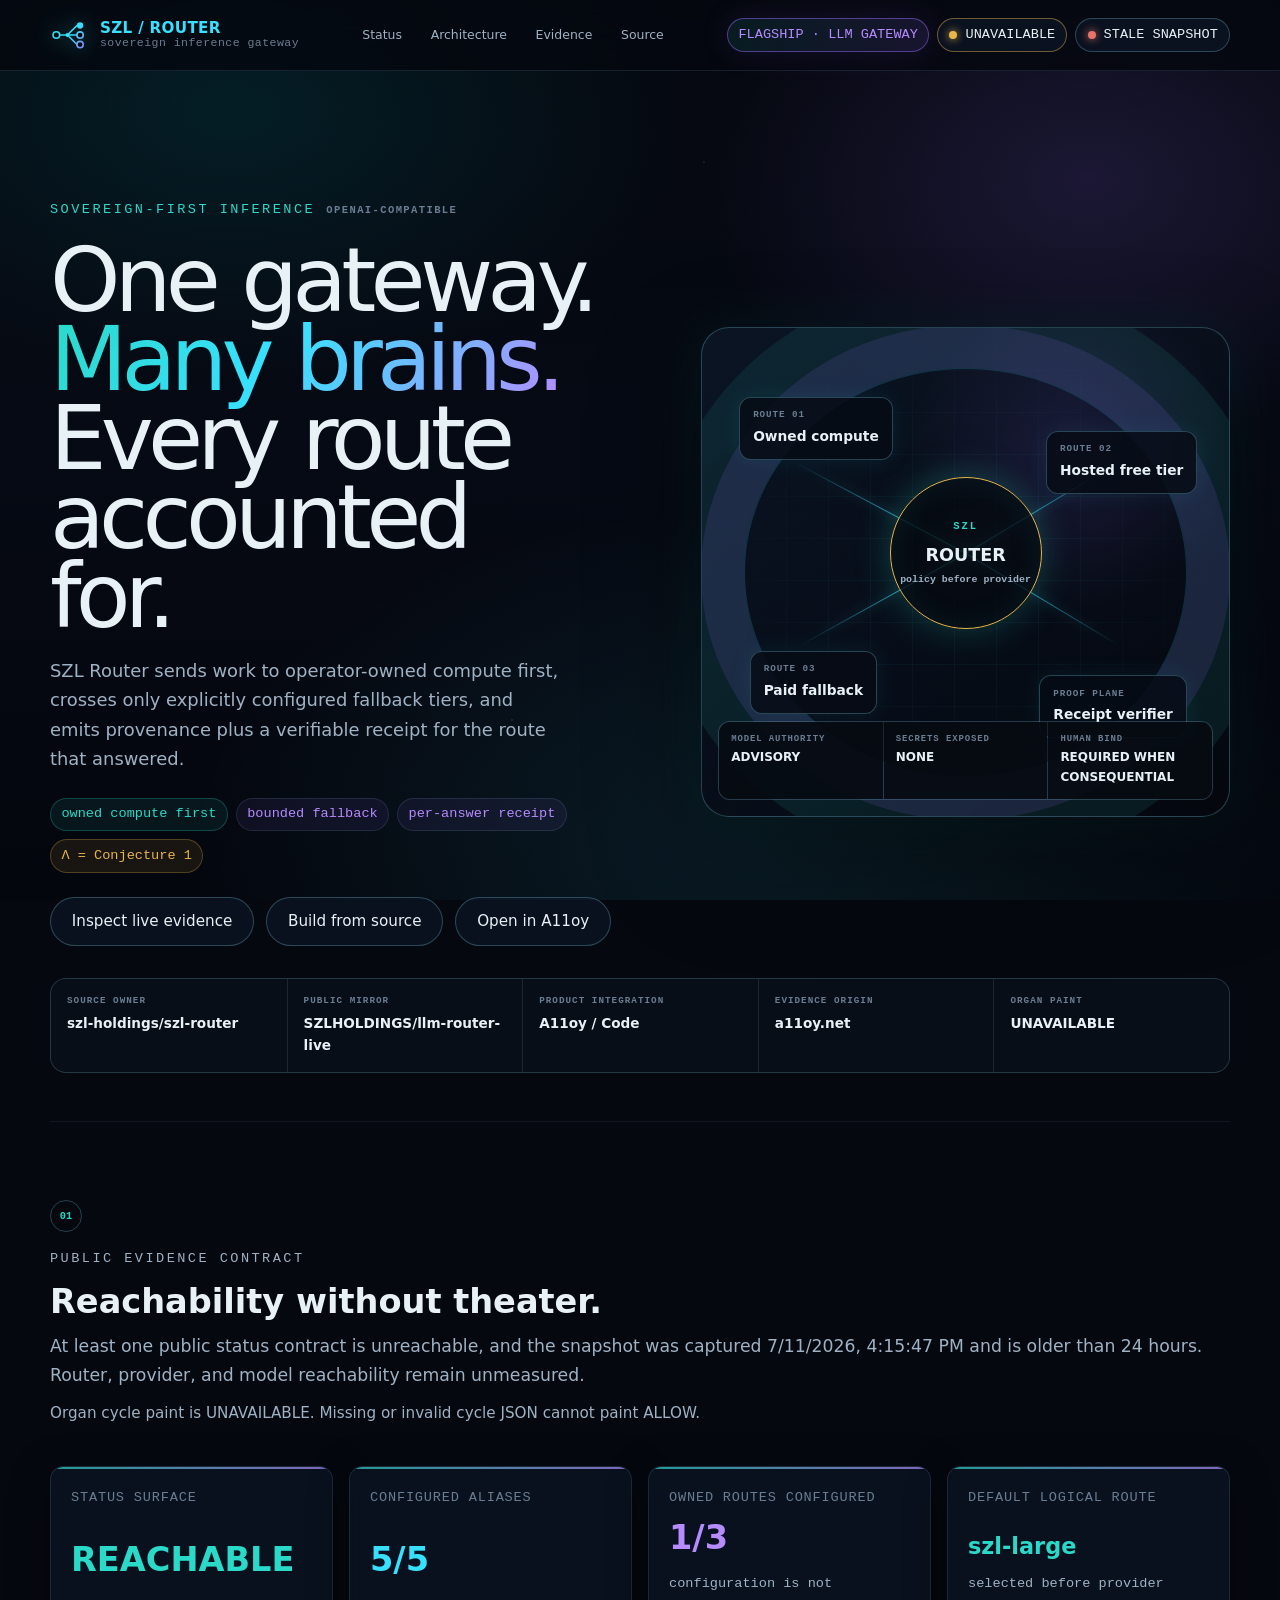
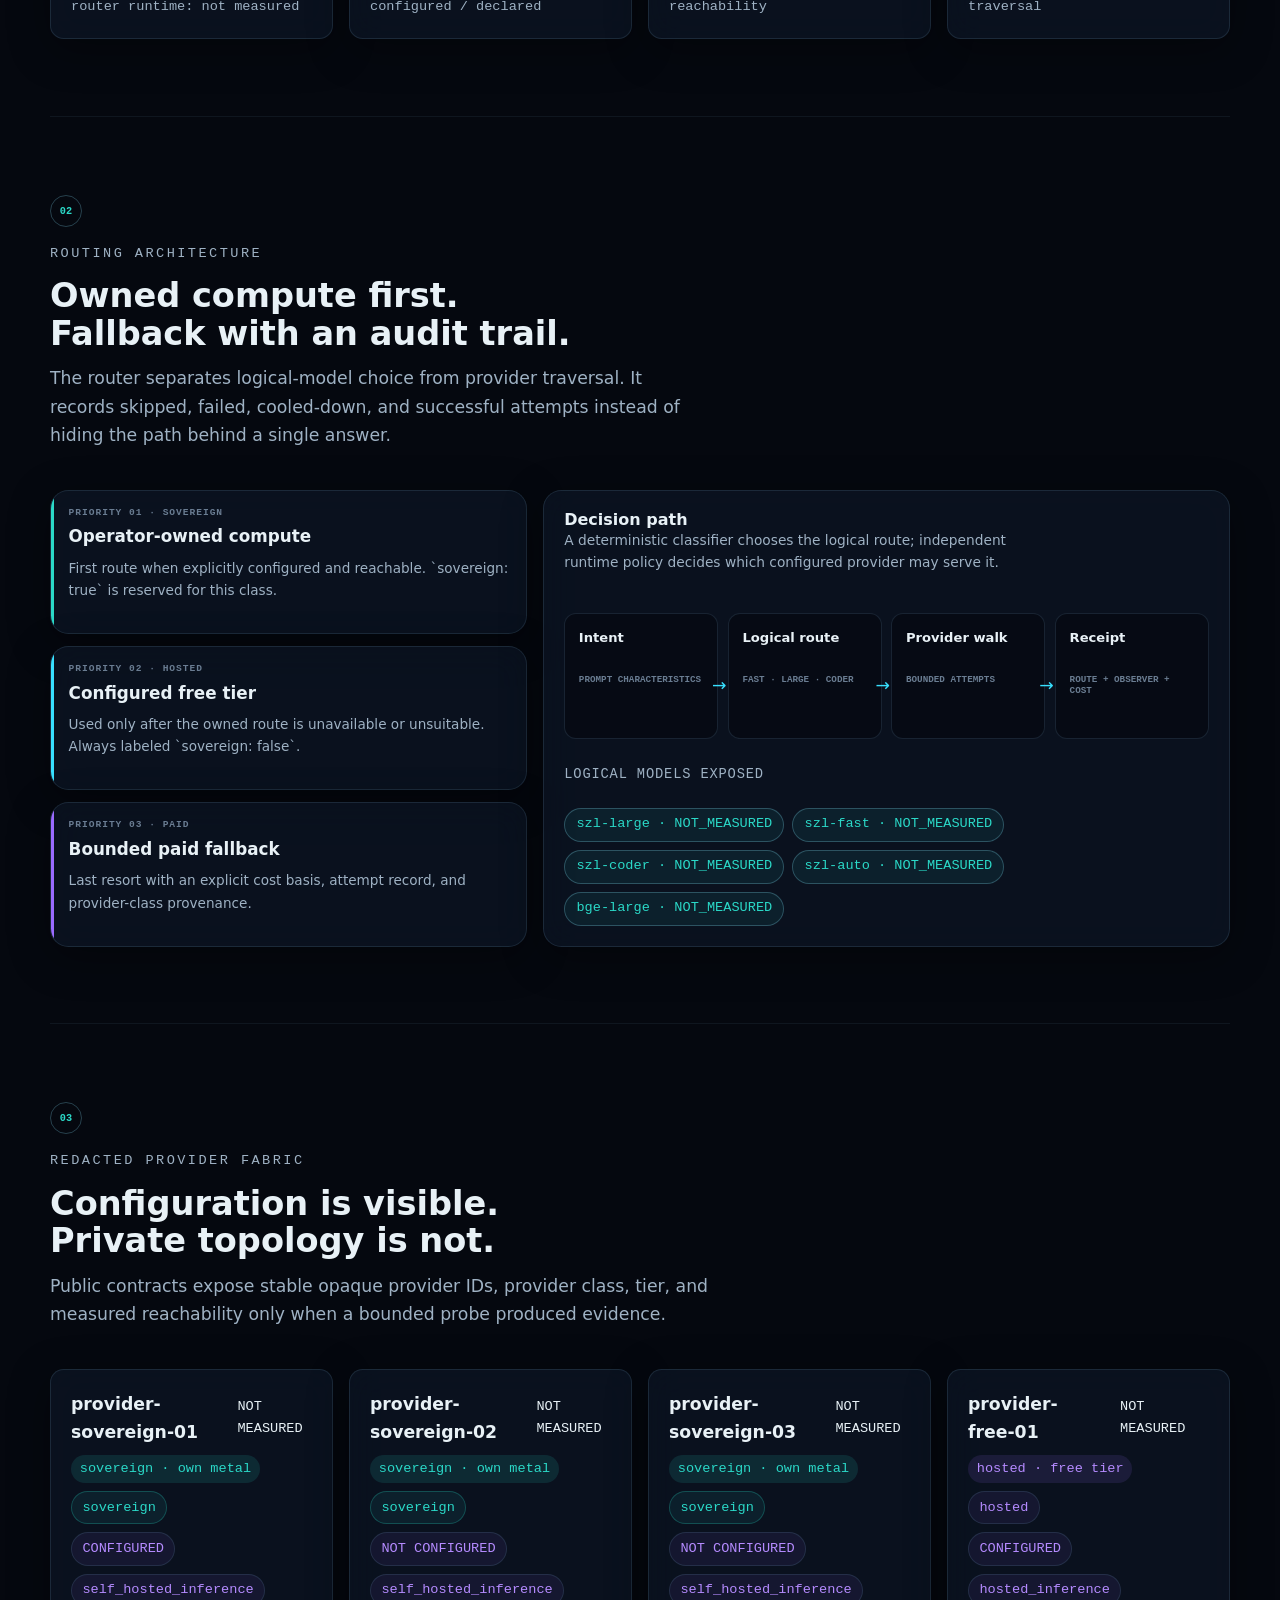
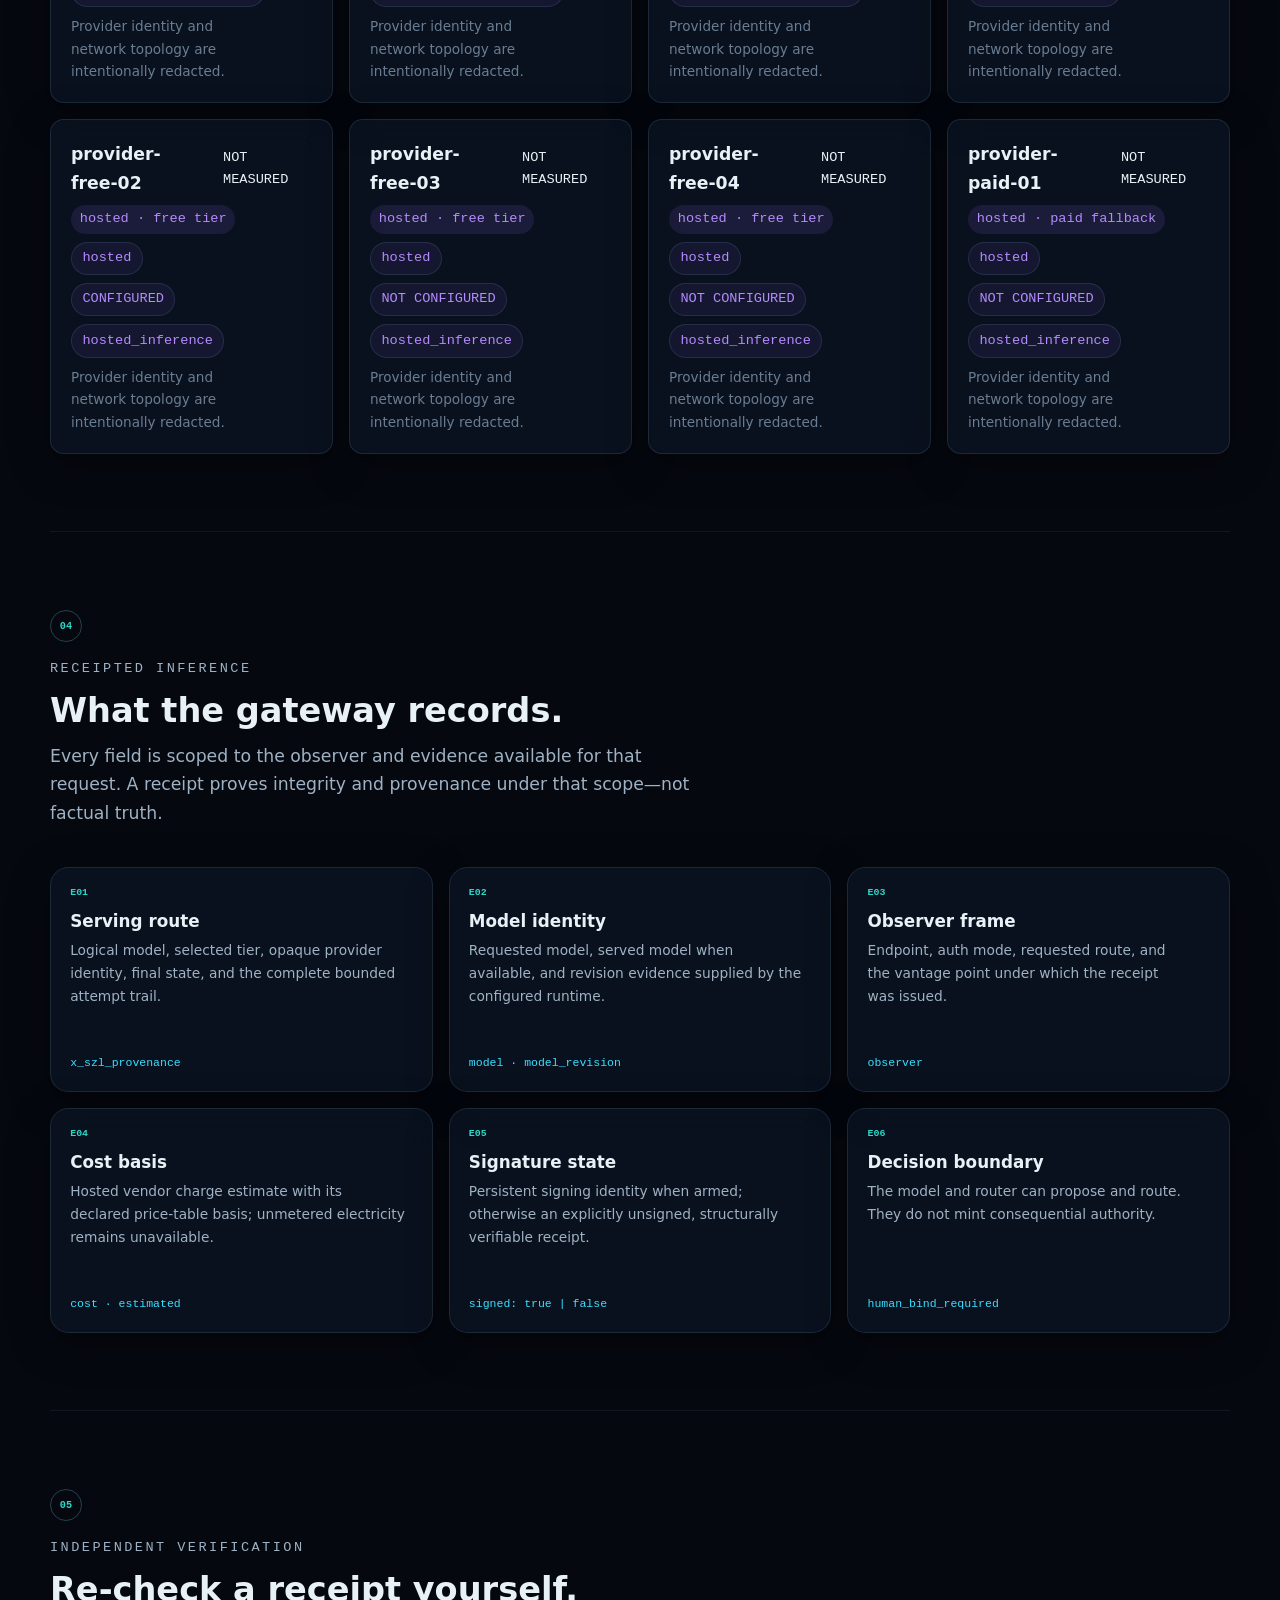
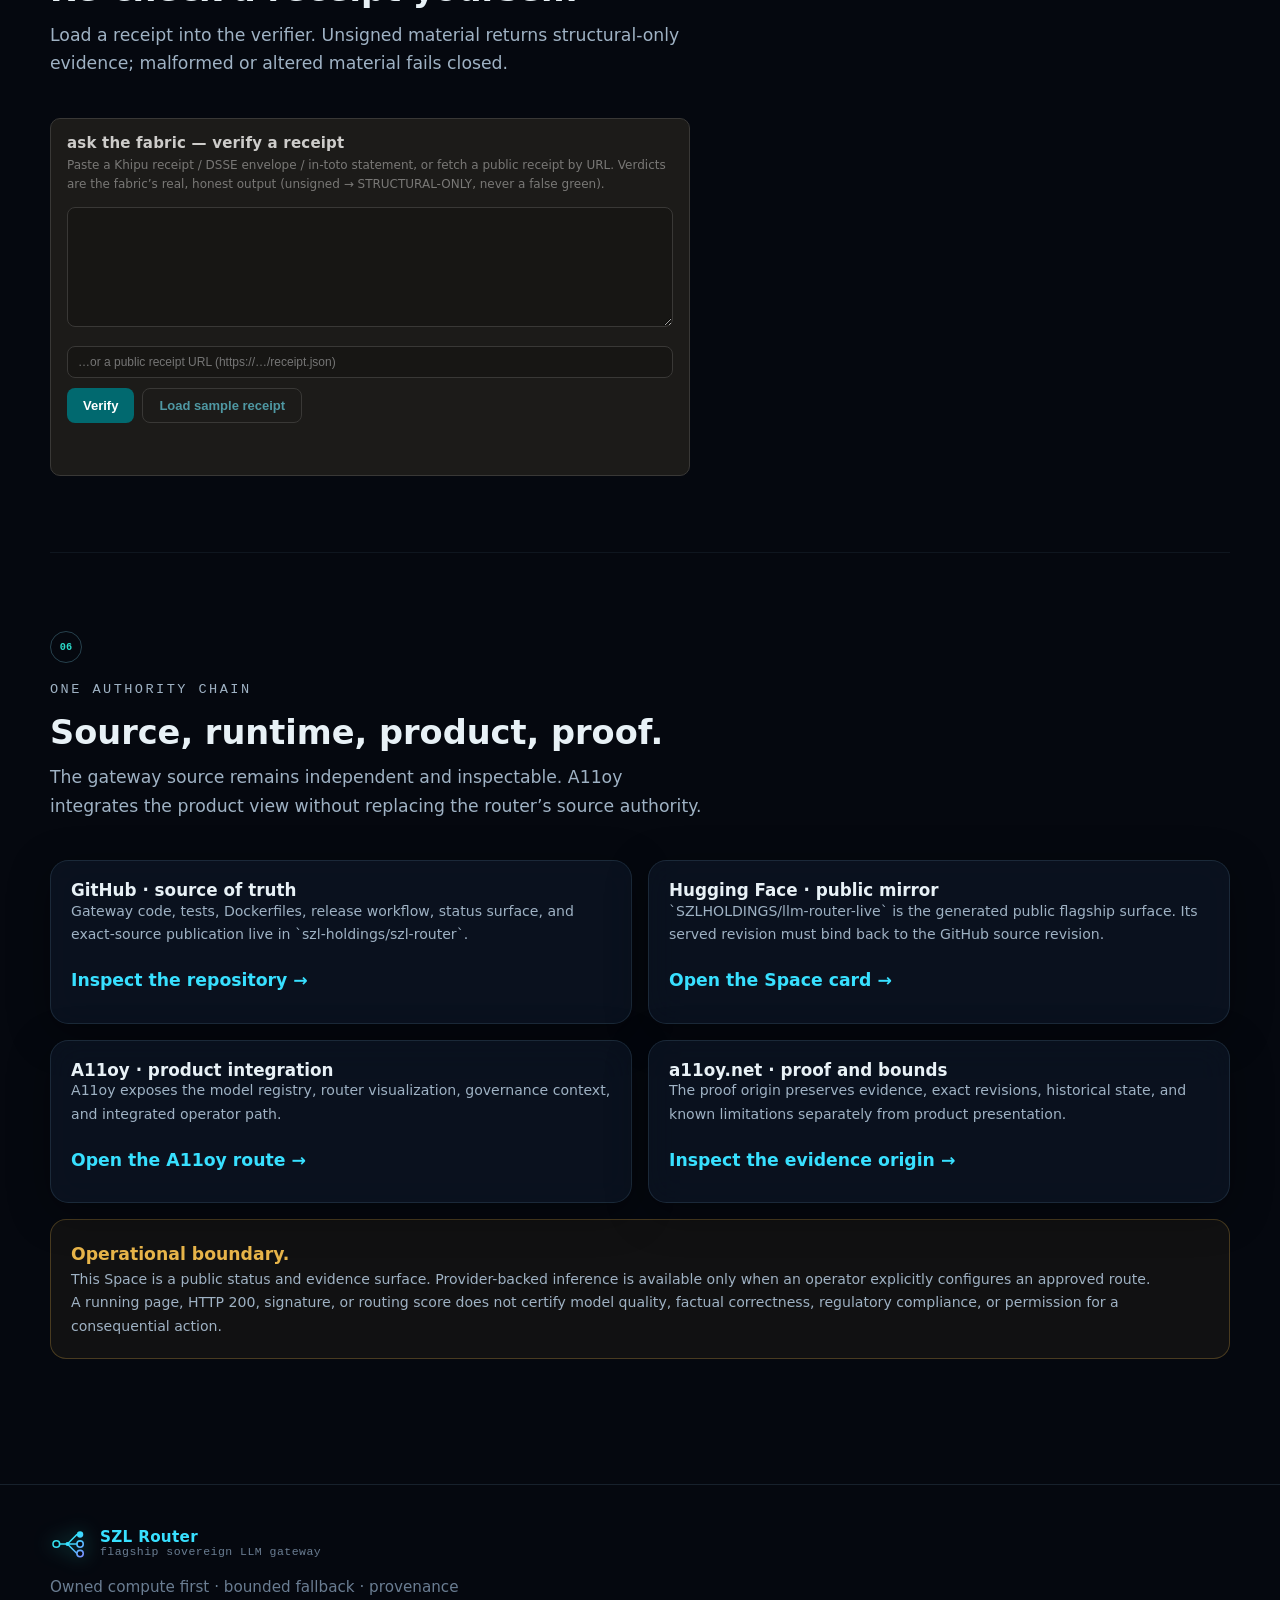
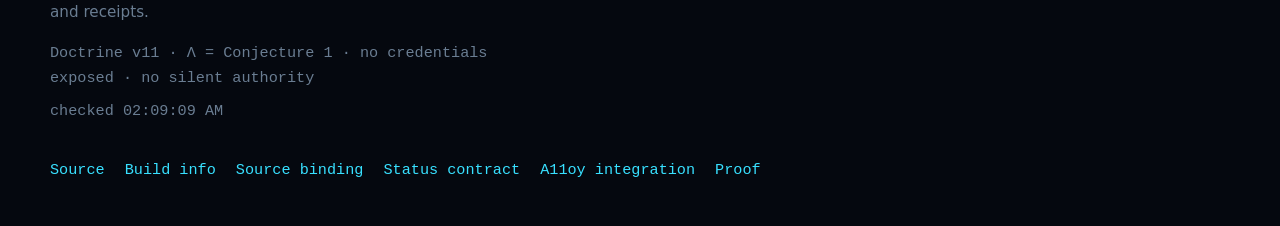
==== commit 0fdf0dc9: "fix(hud): bind flagship surface to organ cycle paint Fail-closed HUD chrome from the published szl-f" ====
--- a/space/index.html
+++ b/space/index.html
@@ -1,5 +1,5 @@
 <!DOCTYPE html>
-<html lang="en" data-theme="dark" data-szl-surface="router-flagship">
+<html lang="en" data-theme="dark" data-szl-surface="router-flagship" data-paint="UNAVAILABLE">
 <head>
 <meta charset="UTF-8" />
 <meta name="viewport" content="width=device-width, initial-scale=1.0, viewport-fit=cover" />
@@ -26,7 +26,7 @@
   .orbit-node{position:absolute;z-index:4;min-width:125px;padding:.72rem .82rem;border:1px solid var(--border-strong);border-radius:12px;background:rgba(6,12,22,.86);box-shadow:0 0 24px rgba(56,224,255,.08)}.orbit-node small,.orbit-node strong{display:block}.orbit-node small{font:700 .58rem/1.3 var(--font-mono);letter-spacing:.1em;text-transform:uppercase;color:var(--text-faint)}.orbit-node strong{margin-top:.22rem;font-size:.86rem}.orbit-node.one{left:7%;top:14%}.orbit-node.two{right:6%;top:21%}.orbit-node.three{left:9%;bottom:21%}.orbit-node.four{right:8%;bottom:16%}
   .holo-line{position:absolute;z-index:2;left:50%;top:46%;height:1px;transform-origin:left;background:linear-gradient(90deg,var(--cyan),transparent);filter:drop-shadow(0 0 5px var(--cyan))}.holo-line.l1{width:37%;transform:rotate(208deg)}.holo-line.l2{width:35%;transform:rotate(-31deg)}.holo-line.l3{width:36%;transform:rotate(151deg)}.holo-line.l4{width:34%;transform:rotate(31deg)}
   .holo-footer{position:absolute;z-index:5;left:1rem;right:1rem;bottom:1rem;display:grid;grid-template-columns:repeat(3,1fr);gap:1px;border:1px solid var(--border);border-radius:12px;overflow:hidden;background:var(--border)}.holo-footer div{padding:.75rem;background:rgba(5,8,15,.91)}.holo-footer small,.holo-footer strong{display:block}.holo-footer small{font:700 .56rem var(--font-mono);letter-spacing:.1em;text-transform:uppercase;color:var(--text-faint)}.holo-footer strong{margin-top:.25rem;font-size:.75rem}
-  .proof-rail{display:grid;grid-template-columns:repeat(4,minmax(0,1fr));margin-top:2rem;border:1px solid var(--border);border-radius:16px;overflow:hidden;background:var(--border)}.proof-rail article{padding:1rem;background:rgba(8,13,23,.94)}.proof-rail article+article{border-left:1px solid var(--border)}.proof-rail small,.proof-rail strong{display:block}.proof-rail small{font:700 .58rem var(--font-mono);letter-spacing:.11em;text-transform:uppercase;color:var(--text-faint)}.proof-rail strong{margin-top:.35rem;font-size:.85rem}
+  .proof-rail{display:grid;grid-template-columns:repeat(5,minmax(0,1fr));margin-top:2rem;border:1px solid var(--border);border-radius:16px;overflow:hidden;background:var(--border)}.proof-rail article{padding:1rem;background:rgba(8,13,23,.94)}.proof-rail article+article{border-left:1px solid var(--border)}.proof-rail small,.proof-rail strong{display:block}.proof-rail small{font:700 .58rem var(--font-mono);letter-spacing:.11em;text-transform:uppercase;color:var(--text-faint)}.proof-rail strong{margin-top:.35rem;font-size:.85rem}
   .section{border-top:1px solid rgba(120,170,200,.09)}.section-wide{max-width:none}.section-number{display:inline-grid;place-content:center;width:2rem;height:2rem;margin-bottom:1rem;border:1px solid var(--border-strong);border-radius:50%;font:700 .64rem var(--font-mono);color:var(--teal-bright)}
   .kpi-grid{grid-template-columns:repeat(4,minmax(0,1fr))}.kpi{min-height:150px;display:flex;flex-direction:column}.kpi-value{margin-top:auto}
   .route-grid{display:grid;grid-template-columns:minmax(0,.82fr) minmax(0,1.18fr);gap:1rem}.route-stack{display:grid;gap:.75rem}.route-card{position:relative;padding:1rem 1.1rem;overflow:hidden}.route-card:before{content:"";position:absolute;inset:0 auto 0 0;width:3px;background:var(--teal-bright)}.route-card.hosted:before{background:var(--cyan)}.route-card.fallback:before{background:var(--violet)}.route-card small,.route-card strong,.route-card span{display:block}.route-card small{font:700 .6rem var(--font-mono);letter-spacing:.1em;text-transform:uppercase;color:var(--text-faint)}.route-card strong{margin:.35rem 0;font-size:1.05rem}.route-card span{color:var(--text-muted);font-size:.85rem}
@@ -61,6 +61,10 @@
     </nav>
     <div class="topbar-status">
       <span class="badge flagship-pill">FLAGSHIP · LLM GATEWAY</span>
+      <span class="live-pill paint-pill" id="organ-paint" data-tone="pending" aria-label="Organ cycle paint">
+        <span class="dot snapshot"></span>
+        <span id="organ-paint-label">UNAVAILABLE</span>
+      </span>
       <span class="live-pill" id="source-pill">
         <span class="dot snapshot"></span>
         <span class="source-label">connecting…</span>
@@ -86,7 +90,7 @@
           <span class="badge warn">Λ = Conjecture 1</span>
         </div>
         <div class="hero-cta">
-          <a class="btn btn-primary" href="#status">Inspect live evidence</a>
+          <a class="btn btn-ghost" id="inspect-evidence" href="#status">Inspect live evidence</a>
           <a class="btn btn-ghost" href="https://github.com/szl-holdings/szl-router" target="_blank" rel="noopener">Build from source</a>
           <a class="btn btn-ghost" href="https://a-11-oy.com/code" target="_blank" rel="noopener">Open in A11oy</a>
         </div>
@@ -115,6 +119,7 @@
       <article><small>Public mirror</small><strong>SZLHOLDINGS/llm-router-live</strong></article>
       <article><small>Product integration</small><strong>A11oy / Code</strong></article>
       <article><small>Evidence origin</small><strong>a11oy.net</strong></article>
+      <article><small>Organ paint</small><strong id="organ-verdict">UNAVAILABLE</strong></article>
     </div>
   </section>
 
@@ -124,6 +129,7 @@
       <p class="eyebrow">Public evidence contract</p>
       <h2>Reachability without theater.</h2>
       <p id="data-source-note">Reading the public status contracts…</p>
+      <p id="organ-cycle-note">Organ cycle paint is UNAVAILABLE until a bound cycle receipt is loaded. An arithmetic score cannot enable a control.</p>
     </div>
     <div class="kpi-grid">
       <article class="kpi glass">
--- a/space/assets/style.css
+++ b/space/assets/style.css
@@ -156,6 +156,16 @@
 .dot.live { background: var(--ok); box-shadow: 0 0 8px var(--ok); animation: pulse 2s ease-in-out infinite; }
 .dot.snapshot { background: var(--warn); box-shadow: 0 0 8px var(--warn); }
 .dot.down { background: var(--bad); box-shadow: 0 0 8px var(--bad); }
+.paint-pill[data-tone="allow"] { border-color: rgba(79, 211, 154, 0.5); }
+.paint-pill[data-tone="deny"] { border-color: rgba(232, 115, 106, 0.55); }
+.paint-pill[data-tone="pending"] { border-color: rgba(232, 181, 74, 0.45); }
+html[data-paint="ALLOW"] .holo-core { border-color: var(--teal-bright); }
+html[data-paint="DENY"] .holo-core {
+  border-color: var(--bad);
+  box-shadow: 0 0 38px rgba(232, 115, 106, 0.22), inset 0 0 32px rgba(232, 115, 106, 0.08);
+}
+html[data-paint="UNAVAILABLE"] .holo-core { border-color: var(--warn); }
+#organ-cycle-note { color: var(--text-muted); font-size: var(--text-sm); margin-top: var(--space-3); }
 @keyframes pulse { 0%,100% { opacity: 1; } 50% { opacity: 0.4; } }
 
 /* ---------- Badges ---------- */
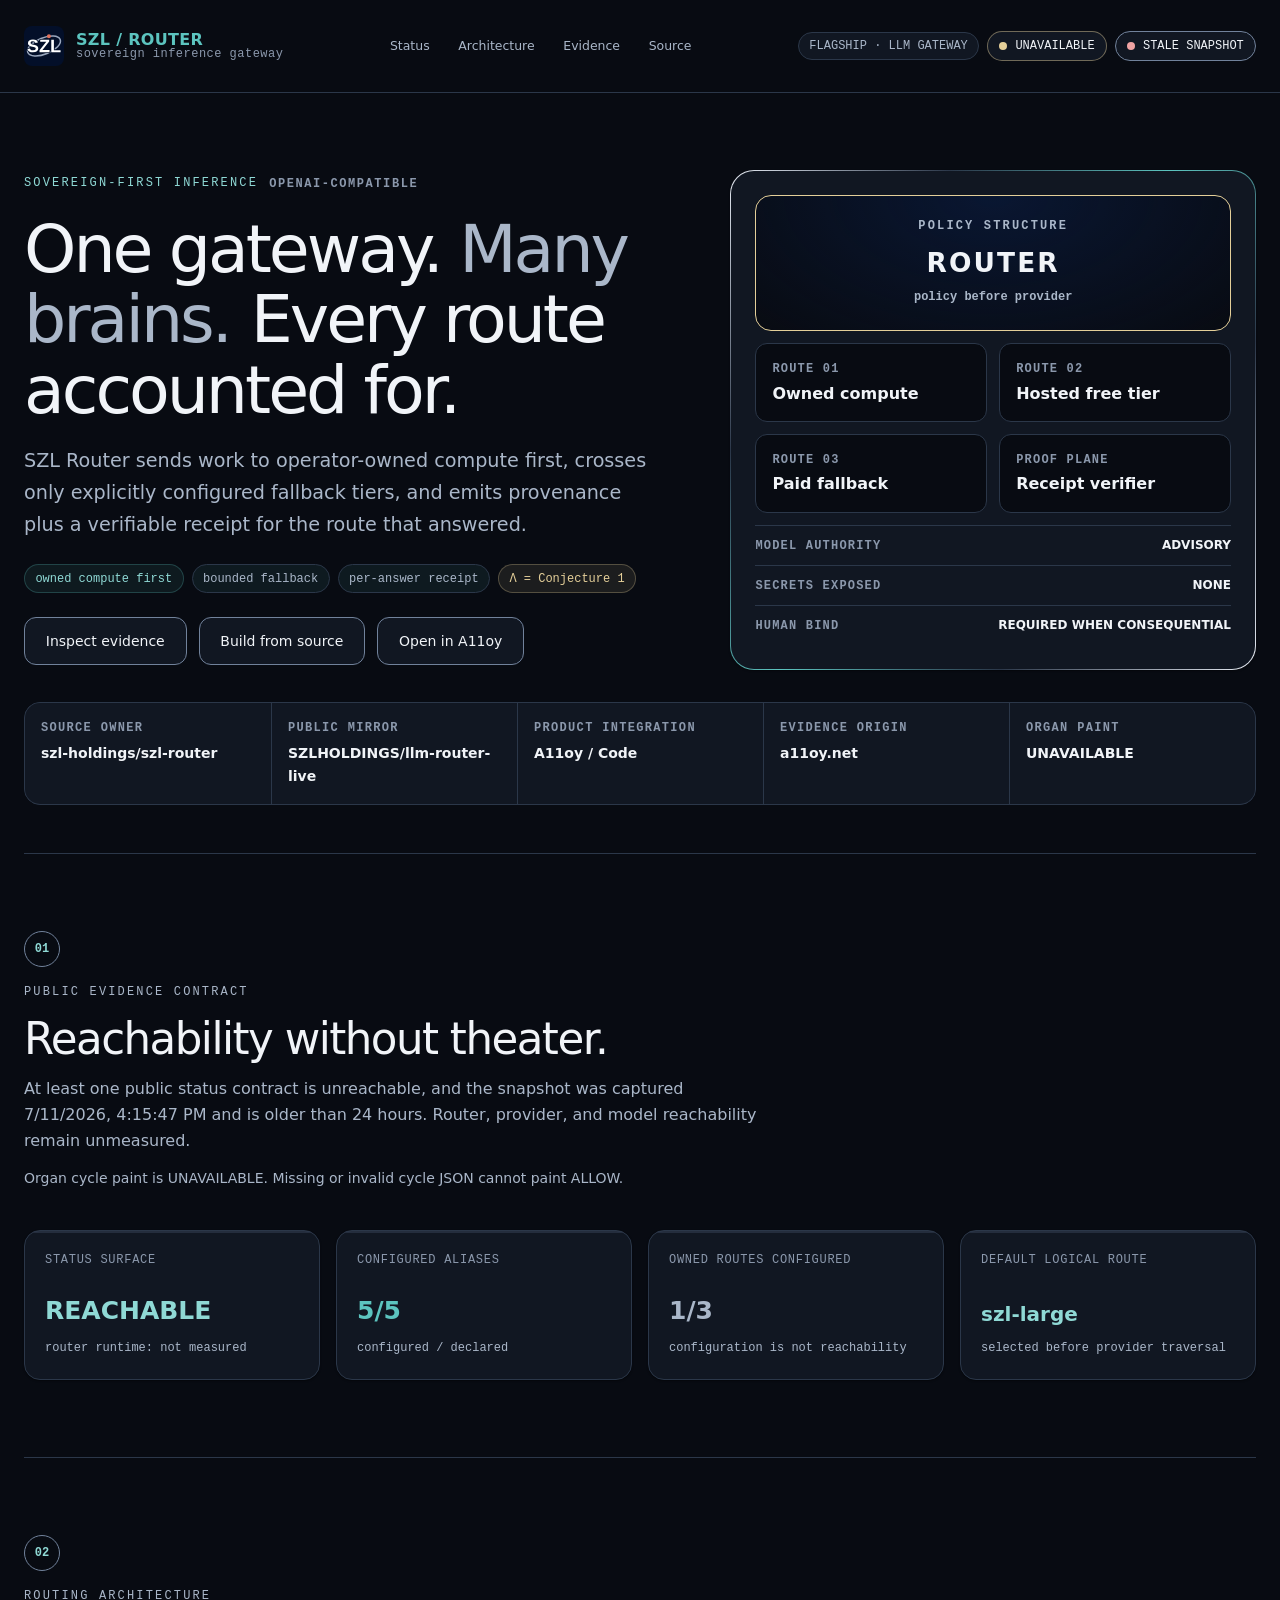
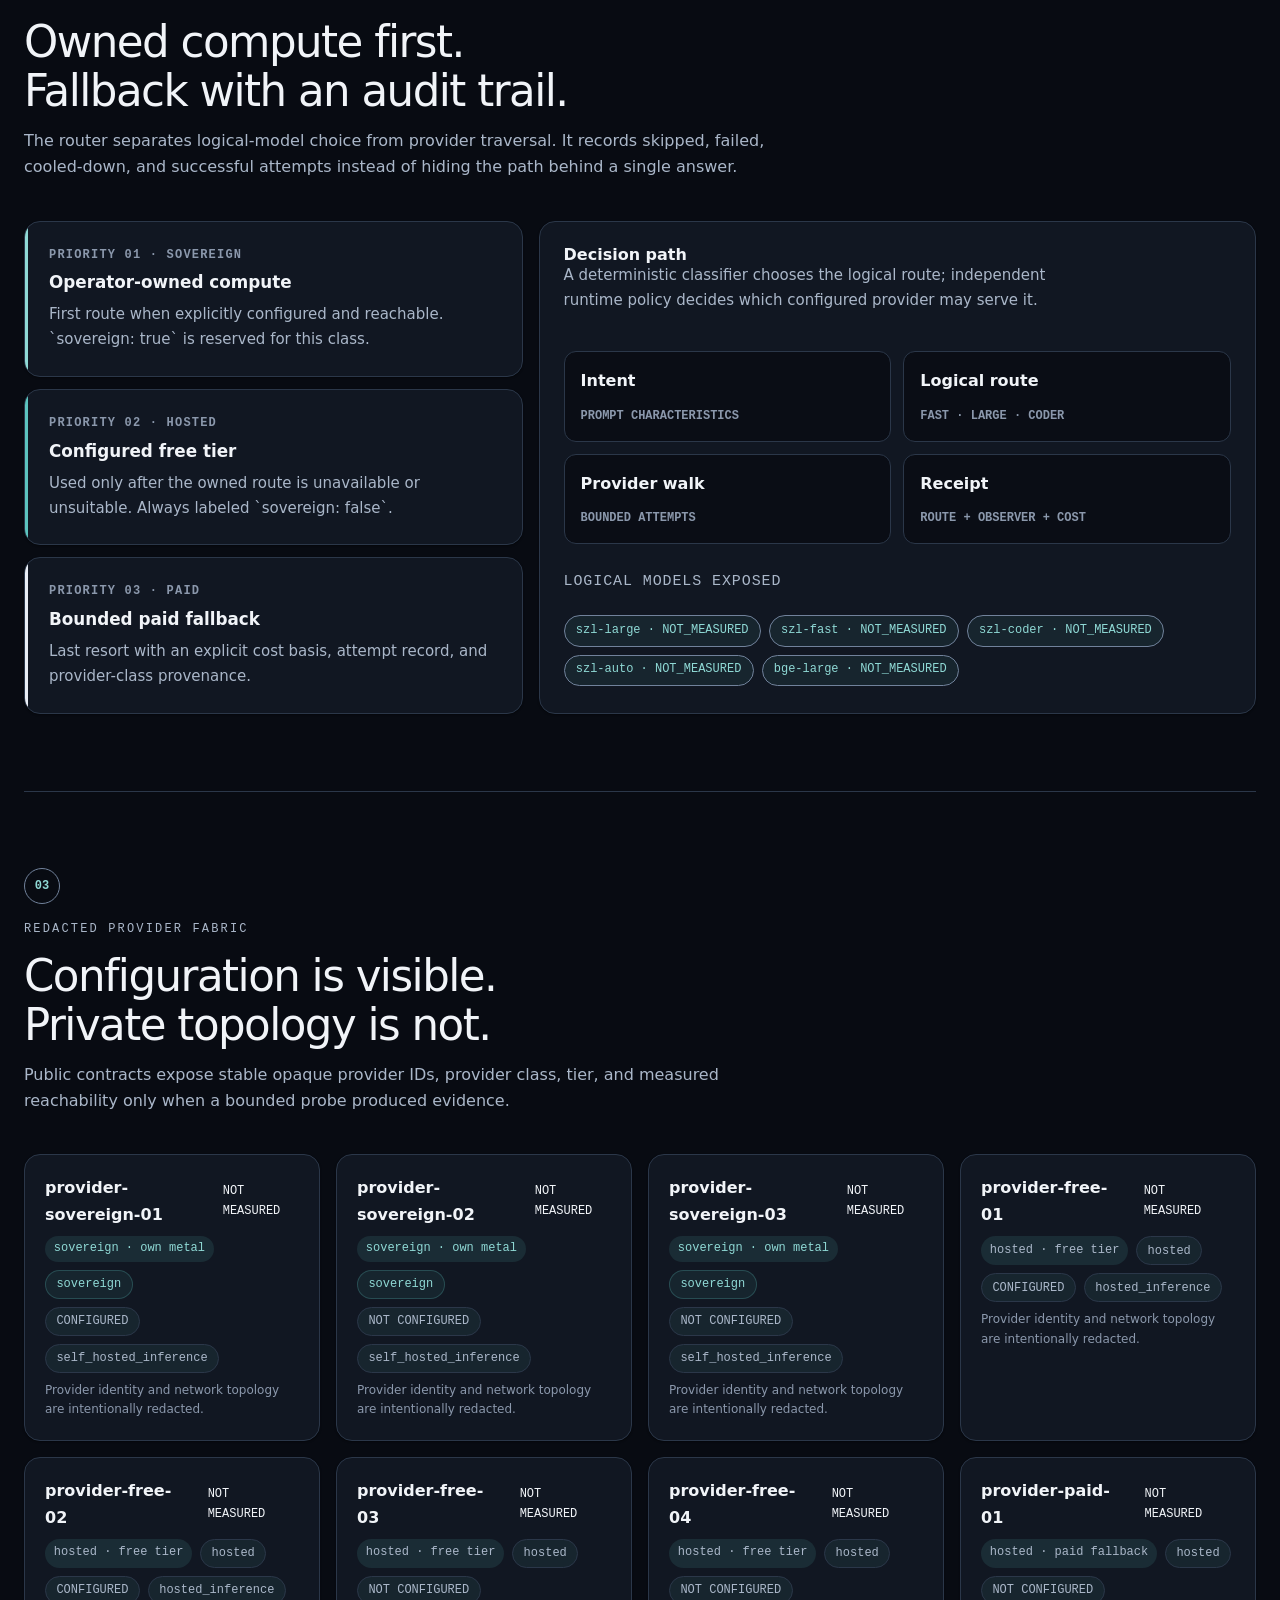
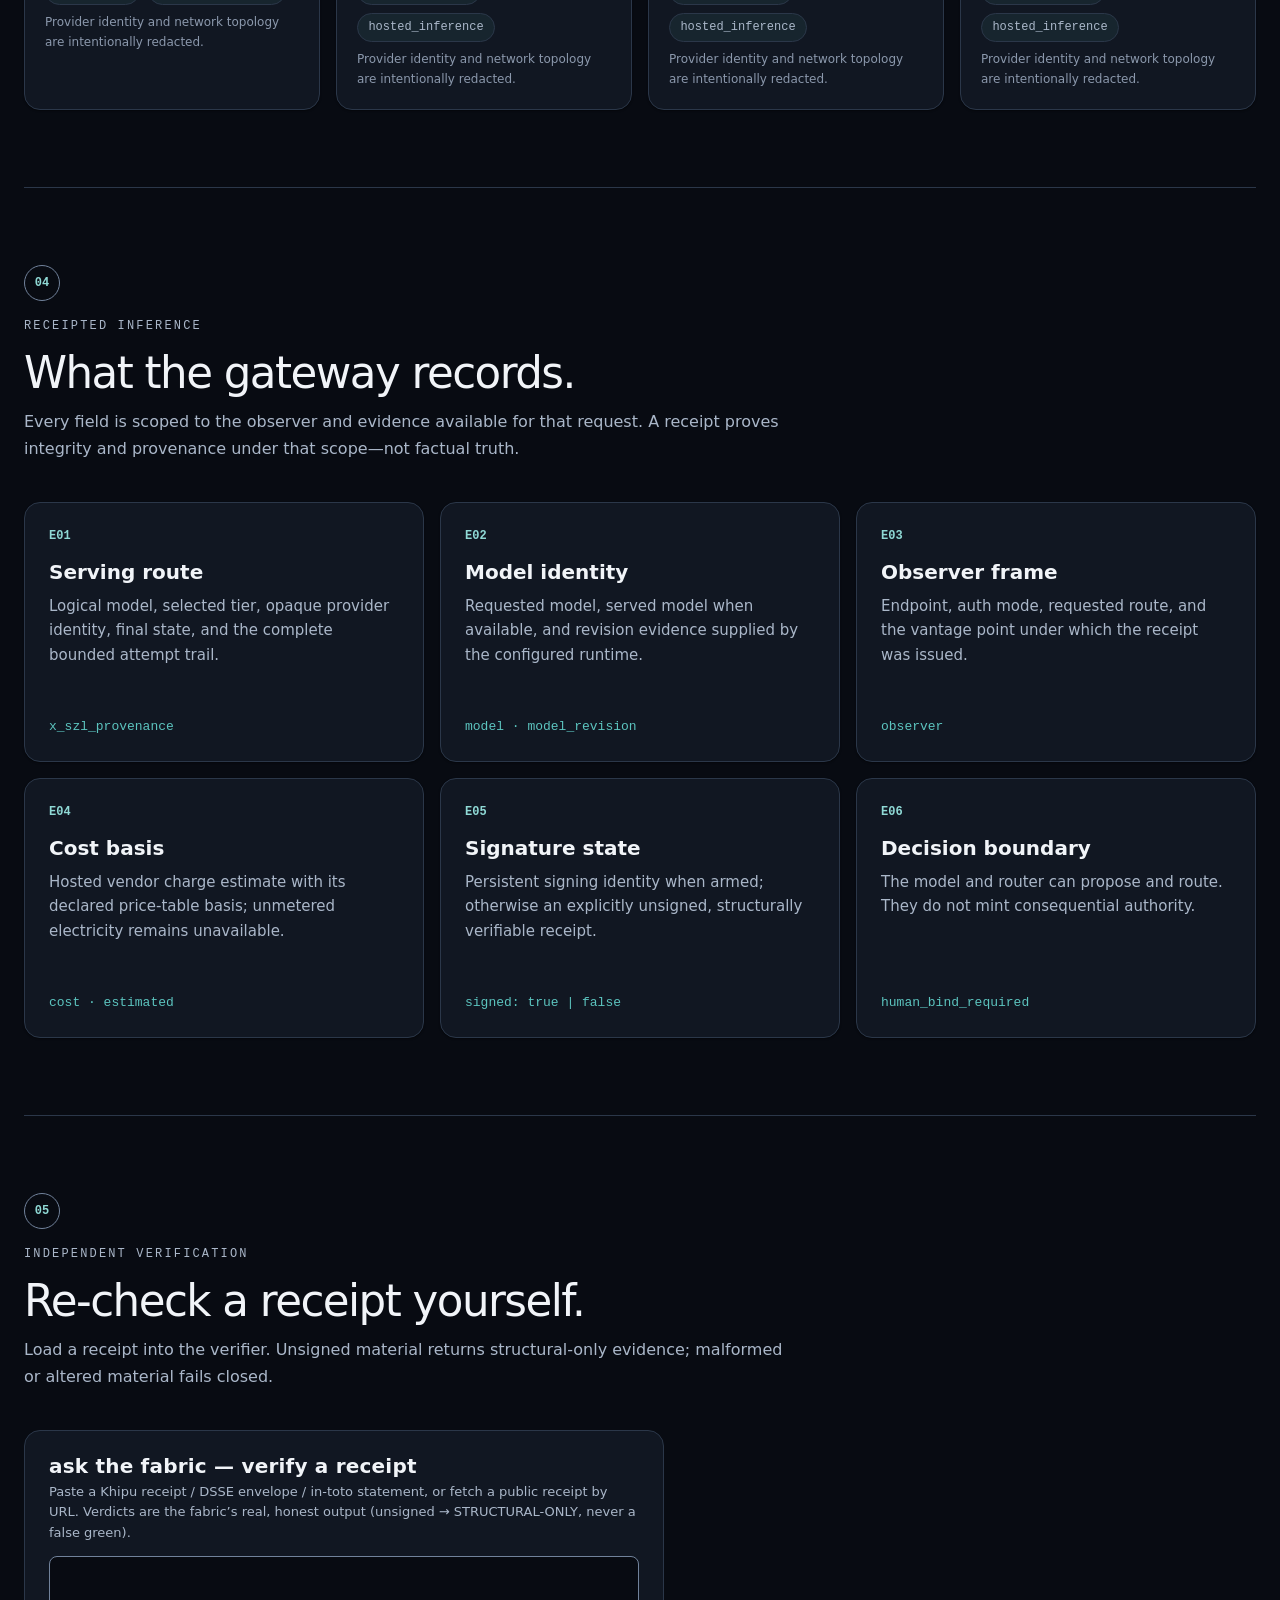
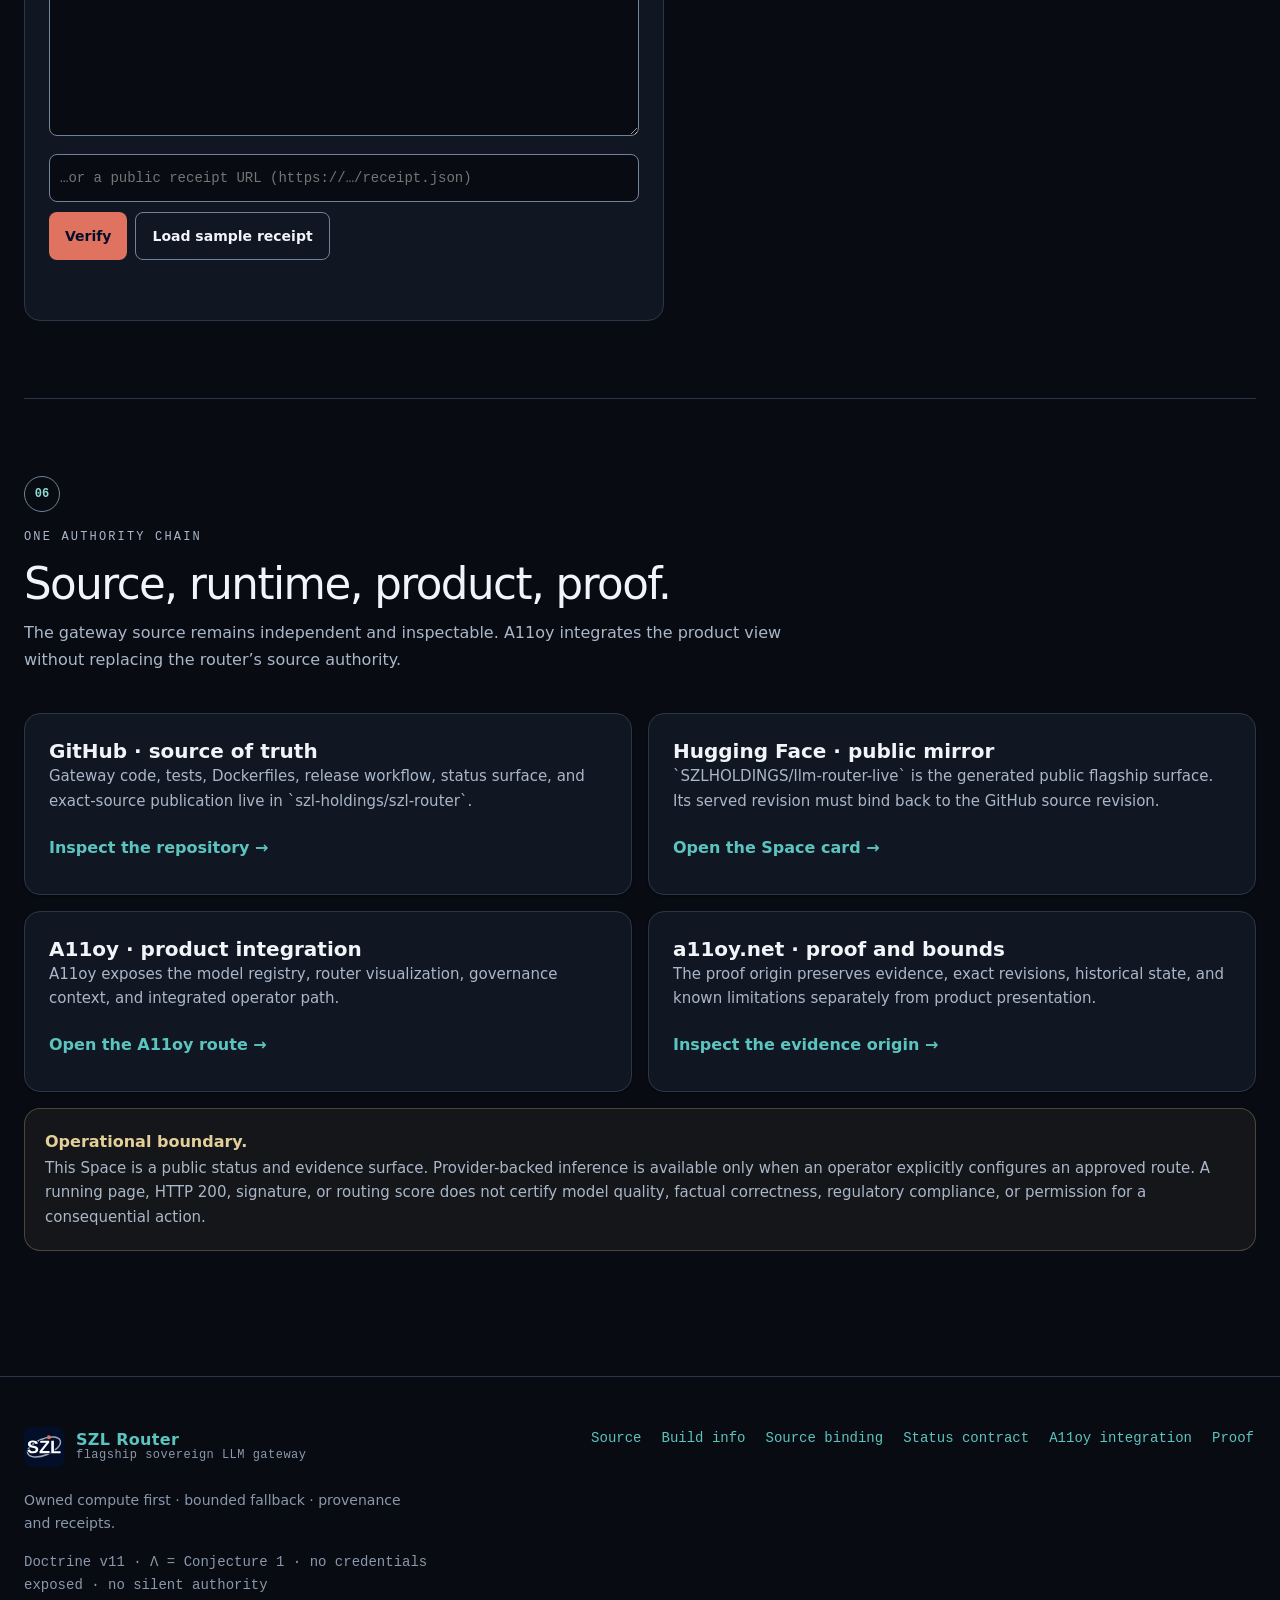
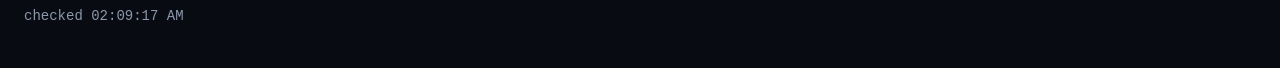
==== commit 71df0659: "Polish native Router evidence and control frontends" ====
--- a/space/index.html
+++ b/space/index.html
@@ -1,5 +1,5 @@
 <!DOCTYPE html>
-<html lang="en" data-theme="dark" data-szl-surface="router-flagship" data-paint="UNAVAILABLE">
+<html lang="en" data-theme="dark" data-surface="dark" data-szl-surface="router-flagship" data-paint="UNAVAILABLE">
 <head>
 <meta charset="UTF-8" />
 <meta name="viewport" content="width=device-width, initial-scale=1.0, viewport-fit=cover" />
@@ -9,45 +9,17 @@
 <meta property="og:title" content="SZL Router — Sovereign LLM Gateway" />
 <meta property="og:description" content="Owned compute first. Bounded fallback. Provenance and a receipt on every routed answer." />
 <meta property="og:type" content="website" />
-<link rel="icon" type="image/svg+xml" href="assets/logo.svg" />
-<link rel="stylesheet" href="assets/style.css" />
-<style>
-  .skip-link{position:fixed;left:1rem;top:-5rem;z-index:1000;padding:.75rem 1rem;border-radius:.5rem;background:var(--text);color:var(--bg);font-weight:700}.skip-link:focus{top:1rem}
-  .topbar{background:color-mix(in srgb,var(--bg) 82%,transparent);backdrop-filter:blur(22px) saturate(125%)}
-  .topbar-inner{min-height:70px}.topbar-nav{display:flex;align-items:center;gap:.35rem;flex-wrap:wrap}.topbar-nav a{min-height:44px;display:inline-flex;align-items:center;padding:.45rem .72rem;border-radius:999px;color:var(--text-muted);font-size:.78rem}.topbar-nav a:hover,.topbar-nav a:focus-visible{color:var(--text);background:rgba(255,255,255,.04)}
-  .flagship-pill{border-color:rgba(154,107,255,.48);background:linear-gradient(120deg,rgba(43,217,200,.1),rgba(154,107,255,.13));box-shadow:0 0 32px rgba(154,107,255,.12)}
-  .hero{padding-top:clamp(4rem,10vw,8rem)}.hero-grid{grid-template-columns:minmax(0,1.03fr) minmax(310px,.97fr);gap:clamp(2.2rem,7vw,7rem)}
-  .hero h1{max-width:12ch;font-size:clamp(3.2rem,7vw,6.9rem);font-weight:520;line-height:.88;letter-spacing:-.065em}.hero-lede{max-width:58ch;font-size:clamp(1rem,1.4vw,1.24rem)}
-  .hero-kicker{display:flex;align-items:center;gap:.7rem;flex-wrap:wrap;margin-bottom:1.25rem}.micro{font:700 .66rem/1.35 var(--font-mono);letter-spacing:.13em;text-transform:uppercase;color:var(--text-faint)}
-  .holo-router{position:relative;min-height:490px;overflow:hidden;border:1px solid var(--border-strong);border-radius:28px;background:radial-gradient(circle at 50% 45%,rgba(43,217,200,.12),transparent 24%),radial-gradient(circle at 70% 25%,rgba(154,107,255,.13),transparent 31%),linear-gradient(145deg,rgba(12,22,38,.88),rgba(4,7,14,.96));box-shadow:0 40px 110px rgba(0,0,0,.45),0 0 65px rgba(43,217,200,.08)}
-  .holo-router:before{content:"";position:absolute;inset:0;background:linear-gradient(rgba(56,224,255,.055) 1px,transparent 1px),linear-gradient(90deg,rgba(56,224,255,.055) 1px,transparent 1px);background-size:42px 42px;mask-image:radial-gradient(circle,#000 15%,transparent 78%)}
-  .holo-router:after{content:"";position:absolute;inset:8%;border:1px solid rgba(56,224,255,.17);border-radius:50%;box-shadow:0 0 0 42px transparent,0 0 0 43px rgba(154,107,255,.12),0 0 0 86px transparent,0 0 0 87px rgba(43,217,200,.09);animation:holo-breathe 5s ease-in-out infinite}
-  .holo-core{position:absolute;left:50%;top:46%;z-index:3;transform:translate(-50%,-50%);width:152px;aspect-ratio:1;display:grid;place-content:center;text-align:center;border:1px solid var(--teal-bright);border-radius:50%;background:rgba(5,8,15,.82);box-shadow:0 0 38px rgba(43,217,200,.22),inset 0 0 32px rgba(43,217,200,.08)}.holo-core span,.holo-core strong,.holo-core small{display:block}.holo-core span{font:800 .66rem/1 var(--font-mono);letter-spacing:.18em;color:var(--teal-bright)}.holo-core strong{margin:.55rem 0 .25rem;font-size:1.1rem}.holo-core small{color:var(--text-muted);font:600 .62rem var(--font-mono)}
-  .orbit-node{position:absolute;z-index:4;min-width:125px;padding:.72rem .82rem;border:1px solid var(--border-strong);border-radius:12px;background:rgba(6,12,22,.86);box-shadow:0 0 24px rgba(56,224,255,.08)}.orbit-node small,.orbit-node strong{display:block}.orbit-node small{font:700 .58rem/1.3 var(--font-mono);letter-spacing:.1em;text-transform:uppercase;color:var(--text-faint)}.orbit-node strong{margin-top:.22rem;font-size:.86rem}.orbit-node.one{left:7%;top:14%}.orbit-node.two{right:6%;top:21%}.orbit-node.three{left:9%;bottom:21%}.orbit-node.four{right:8%;bottom:16%}
-  .holo-line{position:absolute;z-index:2;left:50%;top:46%;height:1px;transform-origin:left;background:linear-gradient(90deg,var(--cyan),transparent);filter:drop-shadow(0 0 5px var(--cyan))}.holo-line.l1{width:37%;transform:rotate(208deg)}.holo-line.l2{width:35%;transform:rotate(-31deg)}.holo-line.l3{width:36%;transform:rotate(151deg)}.holo-line.l4{width:34%;transform:rotate(31deg)}
-  .holo-footer{position:absolute;z-index:5;left:1rem;right:1rem;bottom:1rem;display:grid;grid-template-columns:repeat(3,1fr);gap:1px;border:1px solid var(--border);border-radius:12px;overflow:hidden;background:var(--border)}.holo-footer div{padding:.75rem;background:rgba(5,8,15,.91)}.holo-footer small,.holo-footer strong{display:block}.holo-footer small{font:700 .56rem var(--font-mono);letter-spacing:.1em;text-transform:uppercase;color:var(--text-faint)}.holo-footer strong{margin-top:.25rem;font-size:.75rem}
-  .proof-rail{display:grid;grid-template-columns:repeat(5,minmax(0,1fr));margin-top:2rem;border:1px solid var(--border);border-radius:16px;overflow:hidden;background:var(--border)}.proof-rail article{padding:1rem;background:rgba(8,13,23,.94)}.proof-rail article+article{border-left:1px solid var(--border)}.proof-rail small,.proof-rail strong{display:block}.proof-rail small{font:700 .58rem var(--font-mono);letter-spacing:.11em;text-transform:uppercase;color:var(--text-faint)}.proof-rail strong{margin-top:.35rem;font-size:.85rem}
-  .section{border-top:1px solid rgba(120,170,200,.09)}.section-wide{max-width:none}.section-number{display:inline-grid;place-content:center;width:2rem;height:2rem;margin-bottom:1rem;border:1px solid var(--border-strong);border-radius:50%;font:700 .64rem var(--font-mono);color:var(--teal-bright)}
-  .kpi-grid{grid-template-columns:repeat(4,minmax(0,1fr))}.kpi{min-height:150px;display:flex;flex-direction:column}.kpi-value{margin-top:auto}
-  .route-grid{display:grid;grid-template-columns:minmax(0,.82fr) minmax(0,1.18fr);gap:1rem}.route-stack{display:grid;gap:.75rem}.route-card{position:relative;padding:1rem 1.1rem;overflow:hidden}.route-card:before{content:"";position:absolute;inset:0 auto 0 0;width:3px;background:var(--teal-bright)}.route-card.hosted:before{background:var(--cyan)}.route-card.fallback:before{background:var(--violet)}.route-card small,.route-card strong,.route-card span{display:block}.route-card small{font:700 .6rem var(--font-mono);letter-spacing:.1em;text-transform:uppercase;color:var(--text-faint)}.route-card strong{margin:.35rem 0;font-size:1.05rem}.route-card span{color:var(--text-muted);font-size:.85rem}
-  .logic-board{position:relative;min-height:380px;padding:1.25rem}.logic-board h3{font-size:1rem}.logic-board p{color:var(--text-muted);font-size:.86rem;max-width:52ch}.logic-flow{display:grid;grid-template-columns:repeat(4,1fr);gap:.6rem;margin-top:2.4rem}.logic-step{position:relative;min-height:126px;padding:.85rem;border:1px solid var(--border);border-radius:12px;background:rgba(5,8,15,.6)}.logic-step:not(:last-child):after{content:"→";position:absolute;right:-.58rem;top:46%;z-index:2;color:var(--cyan)}.logic-step b,.logic-step small{display:block}.logic-step b{font-size:.82rem}.logic-step small{margin-top:1.6rem;color:var(--text-faint);font:600 .58rem var(--font-mono);text-transform:uppercase}.model-chips{margin-top:1.3rem}
-  .evidence-grid{display:grid;grid-template-columns:repeat(3,minmax(0,1fr));gap:1rem}.evidence-card{min-height:225px;padding:1.2rem;display:flex;flex-direction:column}.evidence-card .index{font:800 .62rem var(--font-mono);color:var(--teal-bright)}.evidence-card h3{margin:.85rem 0 .55rem;font-size:1.05rem}.evidence-card p{color:var(--text-muted);font-size:.86rem}.evidence-card code{margin-top:auto;padding-top:1rem;color:var(--cyan);font-size:.72rem;overflow-wrap:anywhere}
-  .source-grid{display:grid;grid-template-columns:1fr 1fr;gap:1rem}.source-card{padding:1.25rem}.source-card h3{font-size:1.05rem}.source-card p{color:var(--text-muted);font-size:.88rem}.source-card a{display:inline-flex;min-height:44px;align-items:center;margin-top:.75rem;font-weight:650}
-  .boundary{padding:1.25rem;border:1px solid rgba(232,181,74,.26);border-radius:16px;background:rgba(232,181,74,.055)}.boundary strong{color:var(--warn)}.boundary p{color:var(--text-muted);font-size:.88rem}
-  .footer-grid{grid-template-columns:1fr auto}.footer-links a{min-height:44px;display:flex;align-items:center}
-  @keyframes holo-breathe{50%{transform:scale(1.025);opacity:.78}}
-  @media(max-width:960px){.hero-grid,.route-grid,.source-grid{grid-template-columns:1fr}.hero h1{max-width:14ch}.proof-rail{grid-template-columns:repeat(2,1fr)}.proof-rail article:nth-child(3){border-left:0}.proof-rail article:nth-child(n+3){border-top:1px solid var(--border)}.kpi-grid{grid-template-columns:repeat(2,minmax(0,1fr))}.evidence-grid{grid-template-columns:repeat(2,minmax(0,1fr))}}
-  @media(max-width:680px){.topbar-nav{display:none}.holo-router{min-height:420px}.holo-router:after{inset:16%}.orbit-node{min-width:102px;padding:.58rem}.orbit-node.one{left:3%;top:16%}.orbit-node.two{right:3%;top:20%}.orbit-node.three{left:3%;bottom:24%}.orbit-node.four{right:3%;bottom:20%}.holo-core{width:118px}.holo-footer{grid-template-columns:1fr}.holo-footer div{padding:.48rem .7rem}.holo-footer div+div{border-top:1px solid var(--border)}.proof-rail,.kpi-grid,.evidence-grid{grid-template-columns:1fr}.proof-rail article+article{border-left:0;border-top:1px solid var(--border)}.logic-flow{grid-template-columns:1fr 1fr}.logic-step:nth-child(2):after{display:none}.footer-grid{grid-template-columns:1fr}.footer-links{align-items:flex-start}}
-  @media(prefers-reduced-motion:reduce){.holo-router:after{animation:none}.flow-edge,.dot.live{animation:none!important}}
-  @media(forced-colors:active){.holo-router:before,.holo-router:after,.holo-line{display:none}.orbit-node,.holo-core,.route-card,.logic-step{border:1px solid CanvasText}}
-</style>
+<link rel="icon" type="image/svg+xml" href="assets/szl/szl-icon-32.svg" />
+<link rel="stylesheet" href="assets/szl/szl-tokens.css?v=81f7c9baeef0" />
+<link rel="stylesheet" href="assets/style.css?v=9cb4cc9e1e3b" />
+
 </head>
 <body>
 <a class="skip-link" href="#main">Skip to router evidence</a>
 <header class="topbar">
   <div class="wrap topbar-inner">
     <a class="brand" href="#top" aria-label="SZL Router home">
-      <img class="brand-mark" src="assets/logo.svg" alt="" width="38" height="38" />
+      <img class="brand-mark" src="assets/szl/szl-icon-32.svg" alt="" width="40" height="40" />
       <span class="brand-text">
         <span class="brand-name">SZL / ROUTER</span>
         <span class="brand-sub">sovereign inference gateway</span>
@@ -90,13 +62,13 @@
           <span class="badge warn">Λ = Conjecture 1</span>
         </div>
         <div class="hero-cta">
-          <a class="btn btn-ghost" id="inspect-evidence" href="#status">Inspect live evidence</a>
+          <a class="btn btn-ghost" id="inspect-evidence" href="#status">Inspect evidence</a>
           <a class="btn btn-ghost" href="https://github.com/szl-holdings/szl-router" target="_blank" rel="noopener">Build from source</a>
           <a class="btn btn-ghost" href="https://a-11-oy.com/code" target="_blank" rel="noopener">Open in A11oy</a>
         </div>
       </div>
 
-      <aside class="holo-router" aria-label="Holographic model-routing topology">
+      <aside class="holo-router" aria-label="Holographic model-routing topology" aria-describedby="routing-illustration-note">
         <div class="holo-line l1" aria-hidden="true"></div>
         <div class="holo-line l2" aria-hidden="true"></div>
         <div class="holo-line l3" aria-hidden="true"></div>
@@ -105,7 +77,8 @@
         <div class="orbit-node two"><small>route 02</small><strong>Hosted free tier</strong></div>
         <div class="orbit-node three"><small>route 03</small><strong>Paid fallback</strong></div>
         <div class="orbit-node four"><small>proof plane</small><strong>Receipt verifier</strong></div>
-        <div class="holo-core"><span>SZL</span><strong>ROUTER</strong><small>policy before provider</small></div>
+        <div class="holo-core"><span>POLICY STRUCTURE</span><strong>ROUTER</strong><small>policy before provider</small></div>
+        <p class="sr-only" id="routing-illustration-note">This routing structure is an illustration. Provider and model reachability require separate evidence.</p>
         <div class="holo-footer">
           <div><small>Model authority</small><strong>ADVISORY</strong></div>
           <div><small>Secrets exposed</small><strong>NONE</strong></div>
@@ -255,7 +228,7 @@
   <div class="wrap footer-grid">
     <div>
       <a class="brand" href="#top" aria-label="SZL Router">
-        <img class="brand-mark" src="assets/logo.svg" alt="" width="32" height="32" />
+        <img class="brand-mark" src="assets/szl/szl-icon-32.svg" alt="" width="32" height="32" />
         <span class="brand-text"><span class="brand-name">SZL Router</span><span class="brand-sub">flagship sovereign LLM gateway</span></span>
       </a>
       <p style="margin-top:var(--space-3)">Owned compute first · bounded fallback · provenance and receipts.</p>
@@ -275,6 +248,11 @@
 
 <script type="module" src="assets/app.js"></script>
 <script src="assets/szl_verify_widget.js"></script>
-<script>SZLVerify.mount('#szl-verify', { base: 'https://a-11-oy.com' });</script>
+<script>
+  SZLVerify.mount('#szl-verify', { base: 'https://a-11-oy.com' });
+  // The consumer names the embedded widget's fields without changing its verifier.
+  document.querySelector('#szl-verify .szlv-ta')?.setAttribute('aria-label', 'Receipt JSON or signed envelope');
+  document.querySelector('#szl-verify .szlv-url')?.setAttribute('aria-label', 'Public receipt URL');
+</script>
 </body>
 </html>
--- a/space/assets/szl/szl-tokens.css
+++ b/space/assets/szl/szl-tokens.css
@@ -0,0 +1,161 @@
+/* KANCHAY tokens v1.3.0 (derived): only the custom properties of
+   szl-design-system.css. Palette, both polarities (on :root and on any
+   [data-surface] element), type, spacing, radius, shadow, motion and z tokens.
+   No element or class rules. Built by `szl-brand kanchay-build`; never edit by
+   hand. Use it when a surface keeps its own component CSS.
+   Brand assets (c) 2026 SZL Holdings, CC BY 4.0; code Apache-2.0. */
+:root {
+  --font-body:
+    system-ui, -apple-system, "Segoe UI", "Helvetica Neue", "Liberation Sans",
+    Arial, sans-serif;
+  --font-display:
+    system-ui, -apple-system, "Segoe UI", "Helvetica Neue", "Liberation Sans",
+    Arial, sans-serif;
+  --font-heading: var(--font-display);
+  --font-mono:
+    ui-monospace, "SF Mono", "Cascadia Code", "JetBrains Mono", "IBM Plex Mono",
+    "Liberation Mono", Menlo, Consolas, monospace;
+}
+:root {
+  /* yawar (blood / circulatory receipt ledger) — KEEP */
+  --color-yawar-50:#fdecec; --color-yawar-100:#f9cfcf; --color-yawar-200:#f0a3a3;
+  --color-yawar-300:#e57373; --color-yawar-400:#d65151; --color-yawar-500:#c0392b;
+  --color-yawar-600:#a32a1f; --color-yawar-700:#822018; --color-yawar-800:#5e1712;
+  --color-yawar-900:#3d0f0c;
+  /* yuyay (thought / 13-axis heart gate) — KEEP; focus ring lives here */
+  --color-yuyay-50:#e6f7f6; --color-yuyay-100:#bfeae8; --color-yuyay-200:#8fd9d5;
+  --color-yuyay-300:#5cc4bf; --color-yuyay-400:#34aaa4; --color-yuyay-500:#168f89;
+  --color-yuyay-600:#0f726e; --color-yuyay-700:#0b5957; --color-yuyay-800:#083f3e;
+  --color-yuyay-900:#052827;
+  /* hatun (great / premium accent, doctrine governance) — KEEP */
+  --color-hatun-50:#faf5e9; --color-hatun-100:#f0e3c4; --color-hatun-200:#e4cf99;
+  --color-hatun-300:#d7b96b; --color-hatun-400:#cda64a; --color-hatun-500:#c08f2f;
+  --color-hatun-600:#a3741f; --color-hatun-700:#825a18; --color-hatun-800:#5e4012;
+  --color-hatun-900:#3d290b;
+  /* neutral gray scale — KEEP */
+  --color-gray-50:#f5f7fa; --color-gray-100:#e6eaf1; --color-gray-200:#c9d2df;
+  --color-gray-300:#a4b1c4; --color-gray-400:#76859b; --color-gray-500:#525f73;
+  --color-gray-600:#3c4757; --color-gray-700:#2a3340; --color-gray-800:#1b222c;
+  --color-gray-900:#10151c; --color-gray-950:#0a0f1e;
+  /* NEW · canonical logo palette (founder-approved) */
+  --color-space-900:#030F29; --color-space-800:#061536;
+  --color-space-700:#0a1e47; --color-space-600:#102a5e;
+  --color-coral-300:#F0917E; --color-coral-400:#DF735F; --color-coral-500:#C4543F;
+  --color-silver-100:#E9EEF6; --color-silver-300:#9AA7BD; --color-silver-500:#5C6B86;
+  /* NEW 1.3.0 · graphite operational neutrals and warm editorial neutrals (2026-10-06) */
+  --color-graphite-950:#05070C; --color-graphite-900:#080B12; --color-graphite-800:#111722;
+  --color-graphite-750:#141B27; --color-graphite-700:#182232; --color-graphite-600:#2B3749;
+  --color-graphite-400:#71829B; --color-graphite-300:#8B98AC; --color-graphite-200:#AAB7C9;
+  --color-graphite-50:#F1F4F8;
+  --color-paper-100:#F5F3EE; --color-paper-200:#ECE9E2; --color-mist-100:#EBEEF2;
+  --color-mist-200:#D6DBE3; --color-ink-600:#516075; --color-ink-500:#5E6A7C;
+  --color-ink-400:#6E7A8C;
+  --color-white:#FFFFFF; --color-ink:#0a0f1e; --color-ink-soft:#2a3340;
+  /* semantic (status) — KEEP */
+  --color-success:#1f9d57; --color-success-strong:#116b3d; --color-success-light:#3fce82;
+  --color-warning:#c08f2f; --color-warning-light:#e4cf99;
+  --color-error:#c0392b;   --color-error-light:#f0a3a3;
+  --color-info:#2f7fb5;    --color-info-light:#7cb8e0;
+}
+:root, [data-surface="dark"] {
+  --bg:var(--color-graphite-900); --bg-deep:var(--color-graphite-950);
+  --surface:var(--color-graphite-800); --surface-alt:var(--color-graphite-750);
+  --surface-raised:var(--color-graphite-700);
+  --border:var(--color-graphite-600);
+  --border-subtle:color-mix(in srgb, var(--color-graphite-600) 55%, transparent);
+  --hairline:color-mix(in srgb, var(--color-silver-500) 38%, transparent);
+  --control-edge:var(--color-graphite-400);
+  --text:var(--color-graphite-50); --text-sub:var(--color-graphite-200);
+  --text-ghost:var(--color-graphite-300);
+  --accent:var(--color-coral-400); --accent-hover:var(--color-coral-300);
+  --accent-press:var(--color-coral-500); --accent-ink:var(--color-space-900);
+  /* Action fills are distinct from decorative coral: every small-text state must
+     meet 4.5:1. Press keeps the legible fill and adds the button's tactile offset. */
+  --action-bg:var(--color-coral-400); --action-hover-bg:var(--color-coral-300);
+  --action-press-bg:var(--color-coral-400); --action-ink:var(--color-space-900);
+  --hero-atmosphere:color-mix(in srgb, var(--color-space-700) 60%, transparent);
+  --holo-silver:var(--color-silver-100); --holo-teal:var(--color-yuyay-300);
+  --shadow-card:var(--shadow-sm); --shadow-card-hover:var(--shadow-md);
+  --premium:var(--color-hatun-300);
+  --link:var(--color-yuyay-200); --link-hover:var(--color-yuyay-100);
+  --focus:var(--color-yuyay-400);
+  --chip-ok:var(--color-success-light); --chip-warn:var(--color-warning-light);
+  --chip-bad:var(--color-error-light);
+  color-scheme:dark;
+}
+[data-surface="light"] {
+  --bg:var(--color-paper-100); --bg-deep:var(--color-paper-200);
+  --surface:var(--color-white); --surface-alt:var(--color-mist-100); --surface-raised:var(--color-white);
+  --border:var(--color-mist-200);
+  --border-subtle:color-mix(in srgb, var(--color-mist-200) 60%, transparent);
+  --hairline:color-mix(in srgb, var(--color-silver-500) 30%, transparent);
+  --control-edge:var(--color-ink-400);
+  --text:var(--color-graphite-800); --text-sub:var(--color-ink-600);
+  --text-ghost:var(--color-ink-500);
+  --accent:var(--color-coral-500); --accent-hover:var(--color-coral-400);
+  --accent-press:#a8442f; --accent-ink:var(--color-white);
+  /* White on unmodified coral-500 is 4.48:1. This local navy mix preserves the
+     palette primitive while making the small primary label legible. */
+  --action-bg:color-mix(in srgb, var(--color-coral-500) 94%, var(--color-space-900));
+  --action-hover-bg:var(--accent-press);
+  --action-press-bg:color-mix(in srgb, var(--accent-press) 90%, var(--color-space-900));
+  --action-ink:var(--color-white);
+  --hero-atmosphere:color-mix(in srgb, var(--color-silver-300) 16%, transparent);
+  --holo-silver:var(--color-silver-500); --holo-teal:var(--color-yuyay-700);
+  --shadow-card:0 1px 2px rgba(3,15,41,.08);
+  --shadow-card-hover:0 4px 16px rgba(3,15,41,.10);
+  --premium:var(--color-hatun-700);
+  --link:var(--color-yuyay-700); --link-hover:var(--color-yuyay-800);
+  --focus:var(--color-yuyay-600);
+  --chip-ok:var(--color-success-strong); --chip-warn:#6b4f00; --chip-bad:#9f281e;
+  color-scheme:light;
+}
+:root, [data-surface="dark"], [data-surface="light"] {
+  --shadow-focus:0 0 0 3px color-mix(in srgb, var(--focus) 55%, transparent);
+  --holo-edge:linear-gradient(128deg, var(--holo-silver), var(--border) 24%,
+    var(--holo-teal) 48%, var(--border) 72%, var(--holo-silver));
+}
+:root {
+  --code-bg:var(--color-graphite-950); --code-ink:var(--color-graphite-50);
+  --code-muted:var(--color-graphite-300); --code-border:var(--color-graphite-600);
+  --code-edge:var(--color-graphite-400); --code-focus:var(--color-yuyay-400);
+  --code-link:var(--color-yuyay-200); --code-link-hover:var(--color-yuyay-100);
+  --code-string:var(--color-success-light); --code-number:var(--color-hatun-300);
+}
+:root {
+  --text-xs:0.75rem; --text-sm:0.875rem; --text-base:1rem; --text-lg:1.25rem;
+  --text-xl:1.563rem; --text-2xl:1.953rem; --text-3xl:2.441rem;
+  --text-4xl:3.052rem; --text-5xl:3.815rem; --text-6xl:4.768rem;
+  --leading-tight:1.1; --leading-snug:1.2; --leading-normal:1.6; --leading-mono:1.5;
+  --tracking-tight:-0.011em; --tracking-normal:0; --tracking-caps:0.08em;
+  --weight-regular:400; --weight-medium:500; --weight-semibold:600; --weight-bold:700;
+}
+:root {
+  --space-px:1px; --space-1:.25rem; --space-2:.5rem; --space-3:.75rem; --space-4:1rem;
+  --space-5:1.25rem; --space-6:1.5rem; --space-8:2rem; --space-10:2.5rem; --space-12:3rem;
+  --space-16:4rem; --space-20:5rem; --space-24:6rem;
+  --radius-sm:4px; --radius-md:8px; --radius-lg:12px; --radius-xl:16px;
+  --radius-2xl:24px; --radius-full:9999px;
+  --shadow-sm:0 1px 2px rgba(0,0,0,.40); --shadow-md:0 2px 8px rgba(0,0,0,.45);
+  --shadow-lg:0 8px 24px rgba(0,0,0,.50); --shadow-xl:0 16px 48px rgba(0,0,0,.55);
+  --shadow-glow-hatun:0 0 0 1px var(--color-hatun-500),
+                      0 0 16px color-mix(in srgb, var(--color-hatun-400) 30%, transparent);
+  --shadow-node:0 0 0 1px var(--color-coral-500),
+                0 0 18px color-mix(in srgb, var(--color-coral-400) 32%, transparent);
+  --ease-standard:cubic-bezier(.2,0,0,1); --ease-emphasized:cubic-bezier(.3,0,.1,1);
+  --ease-out:cubic-bezier(0,0,.2,1); --ease-in:cubic-bezier(.4,0,1,1);
+  --ease-orbit:cubic-bezier(.45,.05,.25,1);
+  --duration-instant:75ms; --duration-fast:150ms; --duration-base:250ms;
+  --duration-slow:400ms; --duration-slower:600ms; --duration-orbit:24s;
+  --z-base:0; --z-raised:10; --z-dropdown:1000; --z-sticky:1100; --z-overlay:1200;
+  --z-modal:1300; --z-popover:1400; --z-toast:1500; --z-max:2147483000;
+  --z-control-dock:var(--z-popover);
+  --border-hairline:1px; --border-thick:2px; --border-focus:3px;
+  --measure:68ch; --container:1200px;
+  --safe-area-top:env(safe-area-inset-top,0px);
+  --safe-area-right:env(safe-area-inset-right,0px);
+  --safe-area-bottom:env(safe-area-inset-bottom,0px);
+  --safe-area-left:env(safe-area-inset-left,0px);
+  --target-size-min:24px; --target-size-coarse:44px;
+  --control-dock-max-inline-size:24rem;
+}
--- a/space/assets/style.css
+++ b/space/assets/style.css
@@ -1,59 +1,18 @@
+/* SZL Router native components · KANCHAY tokens load first.
+ * Operational paint and source evidence retain their supplied states.
+ * SPDX-License-Identifier: Apache-2.0 */
+:root {
+  --bg-2: var(--bg-deep); --surface-solid: var(--surface); --border-strong: var(--control-edge);
+  --text-muted: var(--text-sub); --text-faint: var(--text-ghost);
+  --teal: var(--color-yuyay-700); --teal-bright: var(--link); --cyan: var(--holo-teal);
+  --violet: var(--holo-silver); --violet-bright: var(--text-sub);
+  --ok: var(--chip-ok); --warn: var(--chip-warn); --bad: var(--chip-bad);
+  --content: 1240px; --glow-teal: var(--shadow-card); --glow-violet: var(--shadow-card);
+}
 /* ===========================================================
    SZL Khipu Constellation — deep-space dark, teal/cyan/violet
    Self-authored SZL build. Doctrine v11.
    =========================================================== */
-
-:root {
-  /* Type scale (fluid) */
-  --text-xs: clamp(0.75rem, 0.7rem + 0.25vw, 0.85rem);
-  --text-sm: clamp(0.85rem, 0.8rem + 0.3vw, 0.95rem);
-  --text-base: clamp(1rem, 0.95rem + 0.25vw, 1.08rem);
-  --text-lg: clamp(1.1rem, 1rem + 0.6vw, 1.4rem);
-  --text-xl: clamp(1.5rem, 1.2rem + 1.2vw, 2.1rem);
-  --text-2xl: clamp(2rem, 1.4rem + 2.4vw, 3.2rem);
-
-  /* Spacing (4px system) */
-  --space-1: 0.25rem; --space-2: 0.5rem; --space-3: 0.75rem;
-  --space-4: 1rem; --space-5: 1.25rem; --space-6: 1.5rem;
-  --space-8: 2rem; --space-10: 2.5rem; --space-12: 3rem;
-  --space-16: 4rem; --space-20: 5rem; --space-24: 6rem;
-
-  /* Deep-space palette */
-  --bg: #05080f;
-  --bg-2: #070b16;
-  --surface: rgba(16, 26, 44, 0.55);
-  --surface-solid: #0b1322;
-  --border: rgba(120, 170, 200, 0.16);
-  --border-strong: rgba(120, 200, 220, 0.30);
-
-  --teal: #01696F;
-  --teal-bright: #2bd9c8;
-  --cyan: #38e0ff;
-  --violet: #9a6bff;
-  --violet-bright: #b58bff;
-
-  --text: #e8f1f6;
-  --text-muted: #9fb2c4;
-  --text-faint: #6a7d92;
-
-  --ok: #4fd39a;
-  --warn: #e8b54a;
-  --bad: #e8736a;
-
-  --radius-sm: 0.5rem;
-  --radius-md: 0.85rem;
-  --radius-lg: 1.15rem;
-  --radius-full: 9999px;
-
-  --content: 1180px;
-  --glow-teal: 0 0 40px rgba(43, 217, 200, 0.18);
-  --glow-violet: 0 0 40px rgba(154, 107, 255, 0.16);
-
-  /* SOVEREIGN: system fonts only — 0 runtime CDN, no Google Fonts. */
-  --font-display: system-ui, -apple-system, 'Segoe UI', Roboto, Helvetica, Arial, sans-serif;
-  --font-body: system-ui, -apple-system, 'Segoe UI', Roboto, Helvetica, Arial, sans-serif;
-  --font-mono: ui-monospace, SFMono-Regular, Menlo, Consolas, monospace;
-}
 
 *, *::before, *::after { box-sizing: border-box; margin: 0; padding: 0; }
 
@@ -83,10 +42,10 @@
   inset: 0;
   z-index: -2;
   background:
-    radial-gradient(ellipse 60% 50% at 18% 12%, rgba(1, 105, 111, 0.22), transparent 60%),
-    radial-gradient(ellipse 50% 50% at 85% 20%, rgba(154, 107, 255, 0.15), transparent 60%),
-    radial-gradient(ellipse 70% 60% at 60% 95%, rgba(56, 224, 255, 0.10), transparent 65%),
-    linear-gradient(180deg, #05080f 0%, #060a14 50%, #04060d 100%);
+    radial-gradient(ellipse 60% 50% at 18% 12%, color-mix(in srgb, var(--holo-teal) 22%, transparent), transparent 60%),
+    radial-gradient(ellipse 50% 50% at 85% 20%, color-mix(in srgb, var(--holo-teal) 15%, transparent), transparent 60%),
+    radial-gradient(ellipse 70% 60% at 60% 95%, color-mix(in srgb, var(--holo-teal) 10%, transparent), transparent 65%),
+    linear-gradient(180deg, var(--bg-deep) 0%, var(--bg-deep) 50%, var(--bg-deep) 100%);
 }
 body::after {
   content: "";
@@ -94,12 +53,12 @@
   inset: 0;
   z-index: -1;
   background-image:
-    radial-gradient(1px 1px at 20% 30%, rgba(255,255,255,0.7), transparent),
-    radial-gradient(1px 1px at 70% 65%, rgba(255,255,255,0.5), transparent),
-    radial-gradient(1px 1px at 40% 80%, rgba(180,220,255,0.6), transparent),
-    radial-gradient(1.5px 1.5px at 88% 42%, rgba(255,255,255,0.5), transparent),
-    radial-gradient(1px 1px at 12% 78%, rgba(200,230,255,0.5), transparent),
-    radial-gradient(1px 1px at 55% 18%, rgba(255,255,255,0.4), transparent);
+    radial-gradient(1px 1px at 20% 30%, color-mix(in srgb, var(--holo-silver) 70%, transparent), transparent),
+    radial-gradient(1px 1px at 70% 65%, color-mix(in srgb, var(--holo-silver) 50%, transparent), transparent),
+    radial-gradient(1px 1px at 40% 80%, color-mix(in srgb, var(--holo-teal) 60%, transparent), transparent),
+    radial-gradient(1.5px 1.5px at 88% 42%, color-mix(in srgb, var(--holo-silver) 50%, transparent), transparent),
+    radial-gradient(1px 1px at 12% 78%, color-mix(in srgb, var(--holo-teal) 50%, transparent), transparent),
+    radial-gradient(1px 1px at 55% 18%, color-mix(in srgb, var(--holo-silver) 40%, transparent), transparent);
   background-repeat: repeat;
   opacity: 0.6;
   pointer-events: none;
@@ -130,7 +89,7 @@
 .topbar {
   position: sticky; top: 0; z-index: 50;
   backdrop-filter: blur(14px);
-  background: rgba(5, 8, 15, 0.72);
+  background: color-mix(in srgb, var(--bg-deep) 72%, transparent);
   border-bottom: 1px solid var(--border);
 }
 .topbar-inner {
@@ -138,7 +97,7 @@
   gap: var(--space-4); padding-block: var(--space-3); flex-wrap: wrap;
 }
 .brand { display: flex; align-items: center; gap: var(--space-3); }
-.brand-mark { width: 38px; height: 38px; flex-shrink: 0; filter: drop-shadow(0 0 10px rgba(43,217,200,0.4)); }
+.brand-mark { width: 38px; height: 38px; flex-shrink: 0; filter: drop-shadow(0 0 10px color-mix(in srgb, var(--holo-teal) 40%, transparent)); }
 .brand-text { display: flex; flex-direction: column; line-height: 1.1; }
 .brand-name { font-family: var(--font-display); font-weight: 600; font-size: var(--text-sm); letter-spacing: 0.02em; }
 .brand-sub { font-size: 0.72rem; color: var(--text-faint); font-family: var(--font-mono); letter-spacing: 0.04em; }
@@ -156,13 +115,13 @@
 .dot.live { background: var(--ok); box-shadow: 0 0 8px var(--ok); animation: pulse 2s ease-in-out infinite; }
 .dot.snapshot { background: var(--warn); box-shadow: 0 0 8px var(--warn); }
 .dot.down { background: var(--bad); box-shadow: 0 0 8px var(--bad); }
-.paint-pill[data-tone="allow"] { border-color: rgba(79, 211, 154, 0.5); }
-.paint-pill[data-tone="deny"] { border-color: rgba(232, 115, 106, 0.55); }
-.paint-pill[data-tone="pending"] { border-color: rgba(232, 181, 74, 0.45); }
+.paint-pill[data-tone="allow"] { border-color: color-mix(in srgb, var(--holo-teal) 50%, transparent); }
+.paint-pill[data-tone="deny"] { border-color: color-mix(in srgb, var(--chip-bad) 55%, transparent); }
+.paint-pill[data-tone="pending"] { border-color: color-mix(in srgb, var(--chip-warn) 45%, transparent); }
 html[data-paint="ALLOW"] .holo-core { border-color: var(--teal-bright); }
 html[data-paint="DENY"] .holo-core {
   border-color: var(--bad);
-  box-shadow: 0 0 38px rgba(232, 115, 106, 0.22), inset 0 0 32px rgba(232, 115, 106, 0.08);
+  box-shadow: 0 0 38px color-mix(in srgb, var(--chip-bad) 22%, transparent), inset 0 0 32px color-mix(in srgb, var(--chip-bad) 8%, transparent);
 }
 html[data-paint="UNAVAILABLE"] .holo-core { border-color: var(--warn); }
 #organ-cycle-note { color: var(--text-muted); font-size: var(--text-sm); margin-top: var(--space-3); }
@@ -173,11 +132,11 @@
   display: inline-flex; align-items: center; gap: 0.4rem;
   padding: 0.28rem 0.65rem; border-radius: var(--radius-full);
   font-family: var(--font-mono); font-size: var(--text-xs);
-  border: 1px solid var(--border); background: rgba(154, 107, 255, 0.08);
+  border: 1px solid var(--border); background: color-mix(in srgb, var(--holo-teal) 8%, transparent);
   color: var(--violet-bright); white-space: nowrap;
 }
-.badge.teal { background: rgba(43,217,200,0.08); color: var(--teal-bright); border-color: rgba(43,217,200,0.25); }
-.badge.warn { background: rgba(232,181,74,0.09); color: var(--warn); border-color: rgba(232,181,74,0.28); }
+.badge.teal { background: color-mix(in srgb, var(--holo-teal) 8%, transparent); color: var(--teal-bright); border-color: color-mix(in srgb, var(--holo-teal) 25%, transparent); }
+.badge.warn { background: color-mix(in srgb, var(--chip-warn) 9%, transparent); color: var(--warn); border-color: color-mix(in srgb, var(--chip-warn) 28%, transparent); }
 
 /* ---------- Hero ---------- */
 .hero { padding-block: clamp(var(--space-12), 8vw, var(--space-24)) var(--space-12); position: relative; }
@@ -204,9 +163,9 @@
 }
 .btn-primary {
   background: linear-gradient(120deg, var(--teal), var(--teal-bright));
-  color: #04141a; box-shadow: var(--glow-teal); font-weight: 600;
-}
-.btn-primary:hover { transform: translateY(-2px); box-shadow: 0 0 50px rgba(43,217,200,0.35); }
+  color: var(--bg-deep); box-shadow: var(--glow-teal); font-weight: 600;
+}
+.btn-primary:hover { transform: translateY(-2px); box-shadow: 0 0 50px color-mix(in srgb, var(--holo-teal) 35%, transparent); }
 .btn-ghost { border: 1px solid var(--border-strong); color: var(--text); background: var(--surface); }
 .btn-ghost:hover { border-color: var(--cyan); transform: translateY(-2px); }
 
@@ -216,15 +175,15 @@
   border: 1px solid var(--border);
   border-radius: var(--radius-lg);
   backdrop-filter: blur(16px);
-  box-shadow: 0 10px 40px rgba(0,0,0,0.35);
+  box-shadow: 0 10px 40px color-mix(in srgb, var(--bg-deep) 35%, transparent);
 }
 
 /* ---------- Constellation graph ---------- */
 .graph-shell {
   position: relative; border-radius: var(--radius-lg); overflow: hidden;
   border: 1px solid var(--border-strong);
-  background: radial-gradient(ellipse at 50% 40%, rgba(8,16,30,0.6), rgba(4,7,14,0.9));
-  box-shadow: var(--glow-teal), inset 0 0 60px rgba(0,0,0,0.5);
+  background: radial-gradient(ellipse at 50% 40%, color-mix(in srgb, var(--bg-deep) 60%, transparent), color-mix(in srgb, var(--bg-deep) 90%, transparent));
+  box-shadow: var(--glow-teal), inset 0 0 60px color-mix(in srgb, var(--bg-deep) 50%, transparent);
   min-height: 420px;
 }
 #graph { width: 100%; height: 460px; }
@@ -240,18 +199,18 @@
 .seg {
   display: inline-flex; border: 1px solid var(--border-strong);
   border-radius: var(--radius-full); overflow: hidden; backdrop-filter: blur(10px);
-  background: rgba(5,8,15,0.7);
+  background: color-mix(in srgb, var(--bg-deep) 70%, transparent);
 }
 .seg button {
   padding: 0.4rem 0.9rem; font-size: var(--text-xs); font-family: var(--font-mono);
   color: var(--text-muted); background: transparent; white-space: nowrap;
 }
-.seg button[aria-pressed="true"] { background: rgba(43,217,200,0.18); color: var(--teal-bright); }
+.seg button[aria-pressed="true"] { background: color-mix(in srgb, var(--holo-teal) 18%, transparent); color: var(--teal-bright); }
 .graph-legend {
   position: absolute; top: var(--space-3); right: var(--space-3); z-index: 5;
   display: flex; flex-direction: column; gap: var(--space-2);
   font-size: var(--text-xs); font-family: var(--font-mono);
-  background: rgba(5,8,15,0.6); padding: var(--space-3); border-radius: var(--radius-md);
+  background: color-mix(in srgb, var(--bg-deep) 60%, transparent); padding: var(--space-3); border-radius: var(--radius-md);
   border: 1px solid var(--border); backdrop-filter: blur(8px);
 }
 .legend-row { display: flex; align-items: center; gap: var(--space-2); color: var(--text-muted); }
@@ -296,22 +255,22 @@
 table.witness th, table.witness td { padding: var(--space-3) var(--space-4); text-align: left; }
 table.witness thead th {
   font-family: var(--font-mono); font-size: var(--text-xs); text-transform: uppercase;
-  letter-spacing: 0.06em; color: var(--text-faint); background: rgba(8,16,30,0.6);
+  letter-spacing: 0.06em; color: var(--text-faint); background: color-mix(in srgb, var(--bg-deep) 60%, transparent);
   border-bottom: 1px solid var(--border);
 }
 table.witness tbody tr { border-bottom: 1px solid var(--border); }
 table.witness tbody tr:last-child { border-bottom: none; }
 table.witness td.mono { font-family: var(--font-mono); font-size: var(--text-xs); color: var(--text-muted); }
 .tag { display: inline-flex; align-items: center; gap: 0.35rem; padding: 0.18rem 0.55rem; border-radius: var(--radius-full); font-family: var(--font-mono); font-size: var(--text-xs); }
-.tag.sov { background: rgba(43,217,200,0.12); color: var(--teal-bright); }
-.tag.host { background: rgba(154,107,255,0.12); color: var(--violet-bright); }
-.tag.ok { background: rgba(79,211,154,0.14); color: var(--ok); }
-.tag.down { background: rgba(232,115,106,0.14); color: var(--bad); }
+.tag.sov { background: color-mix(in srgb, var(--holo-teal) 12%, transparent); color: var(--teal-bright); }
+.tag.host { background: color-mix(in srgb, var(--holo-teal) 12%, transparent); color: var(--violet-bright); }
+.tag.ok { background: color-mix(in srgb, var(--holo-teal) 14%, transparent); color: var(--ok); }
+.tag.down { background: color-mix(in srgb, var(--chip-bad) 14%, transparent); color: var(--bad); }
 
 /* ---------- Quorum receipt knot ---------- */
 .receipt {
   font-family: var(--font-mono); font-size: var(--text-xs); color: var(--text-muted);
-  background: rgba(4,7,14,0.6); border: 1px solid var(--border); border-radius: var(--radius-md);
+  background: color-mix(in srgb, var(--bg-deep) 60%, transparent); border: 1px solid var(--border); border-radius: var(--radius-md);
   padding: var(--space-4); overflow-x: auto; line-height: 1.7;
 }
 .receipt .k { color: var(--cyan); }
@@ -321,7 +280,7 @@
 /* ---------- Honesty callout ---------- */
 .callout {
   border-left: 3px solid var(--warn); padding: var(--space-5) var(--space-6);
-  border-radius: var(--radius-md); background: rgba(232,181,74,0.06);
+  border-radius: var(--radius-md); background: color-mix(in srgb, var(--chip-warn) 6%, transparent);
 }
 .callout h3 { color: var(--warn); font-size: var(--text-lg); margin-bottom: var(--space-2); }
 .callout p { color: var(--text-muted); font-size: var(--text-sm); }
@@ -377,8 +336,8 @@
 .router-shell {
   position: relative; border-radius: var(--radius-lg); overflow: hidden;
   border: 1px solid var(--border-strong);
-  background: radial-gradient(ellipse at 50% 30%, rgba(8,16,30,0.6), rgba(4,7,14,0.92));
-  box-shadow: var(--glow-teal), inset 0 0 60px rgba(0,0,0,0.5);
+  background: radial-gradient(ellipse at 50% 30%, color-mix(in srgb, var(--bg-deep) 60%, transparent), color-mix(in srgb, var(--bg-deep) 92%, transparent));
+  box-shadow: var(--glow-teal), inset 0 0 60px color-mix(in srgb, var(--bg-deep) 50%, transparent);
   padding: var(--space-5);
 }
 .router-svg { width: 100%; height: auto; display: block; }
@@ -389,12 +348,12 @@
 .flow-edge.cool { animation-duration: 2.2s; }
 
 .node-box {
-  fill: rgba(11,19,34,0.92); stroke-width: 1.5;
-}
-.node-box.sov { stroke: #2bd9c8; }
-.node-box.free { stroke: #38e0ff; }
-.node-box.paid { stroke: #9a6bff; }
-.node-box.src { stroke: rgba(255,255,255,0.4); }
+  fill: color-mix(in srgb, var(--bg-deep) 92%, transparent); stroke-width: 1.5;
+}
+.node-box.sov { stroke: var(--holo-teal); }
+.node-box.free { stroke: var(--holo-teal); }
+.node-box.paid { stroke: var(--holo-teal); }
+.node-box.src { stroke: color-mix(in srgb, var(--holo-silver) 40%, transparent); }
 .node-label { font-family: var(--font-mono); font-size: 14px; fill: var(--text); }
 .node-sub { font-family: var(--font-mono); font-size: 12px; fill: var(--text-faint); }
 
@@ -418,7 +377,7 @@
 .prov-field { padding: var(--space-5); border-radius: var(--radius-md); }
 .prov-key { font-family: var(--font-mono); font-size: var(--text-sm); color: var(--cyan); margin-bottom: var(--space-2); }
 .prov-field p { font-size: var(--text-sm); color: var(--text-muted); }
-.prov-field code { font-family: var(--font-mono); font-size: var(--text-xs); color: var(--teal-bright); background: rgba(43,217,200,0.08); padding: 0.1rem 0.4rem; border-radius: 0.3rem; }
+.prov-field code { font-family: var(--font-mono); font-size: var(--text-xs); color: var(--teal-bright); background: color-mix(in srgb, var(--holo-teal) 8%, transparent); padding: 0.1rem 0.4rem; border-radius: 0.3rem; }
 
 /* ---------- Provider status grid ---------- */
 .prov-status { display: grid; grid-template-columns: repeat(auto-fill, minmax(240px,1fr)); gap: var(--space-4); }
@@ -430,14 +389,14 @@
 
 /* logical model chips */
 .model-chips { display: flex; flex-wrap: wrap; gap: var(--space-2); }
-.chip { font-family: var(--font-mono); font-size: var(--text-xs); padding: 0.3rem 0.7rem; border-radius: var(--radius-full); border: 1px solid var(--border-strong); background: rgba(43,217,200,0.08); color: var(--teal-bright); }
-.chip.dim { background: rgba(120,140,170,0.08); color: var(--text-muted); border-color: var(--border); }
+.chip { font-family: var(--font-mono); font-size: var(--text-xs); padding: 0.3rem 0.7rem; border-radius: var(--radius-full); border: 1px solid var(--border-strong); background: color-mix(in srgb, var(--holo-teal) 8%, transparent); color: var(--teal-bright); }
+.chip.dim { background: color-mix(in srgb, var(--holo-teal) 8%, transparent); color: var(--text-muted); border-color: var(--border); }
 
 /* private notice */
 .private-note {
   display: flex; gap: var(--space-3); align-items: flex-start;
   border: 1px dashed var(--border-strong); border-radius: var(--radius-md);
-  padding: var(--space-5); background: rgba(154,107,255,0.05);
+  padding: var(--space-5); background: color-mix(in srgb, var(--holo-teal) 5%, transparent);
 }
 .private-note svg { width: 26px; height: 26px; color: var(--violet-bright); flex-shrink: 0; }
 .private-note p { font-size: var(--text-sm); color: var(--text-muted); }
@@ -489,3 +448,174 @@
 }
 
 /* Focus rings already present (:focus-visible). AA contrast retained. */
+
+/* Flagship components (formerly inline). */
+  .skip-link{position:fixed;left:1rem;top:-5rem;z-index:1000;padding:.75rem 1rem;border-radius:.5rem;background:var(--text);color:var(--bg);font-weight:700}.skip-link:focus{top:1rem}
+  .topbar{background:color-mix(in srgb,var(--bg) 82%,transparent);backdrop-filter:blur(22px) saturate(125%)}
+  .topbar-inner{min-height:70px}.topbar-nav{display:flex;align-items:center;gap:.35rem;flex-wrap:wrap}.topbar-nav a{min-height:44px;display:inline-flex;align-items:center;padding:.45rem .72rem;border-radius:999px;color:var(--text-muted);font-size:.78rem}.topbar-nav a:hover,.topbar-nav a:focus-visible{color:var(--text);background:color-mix(in srgb, var(--holo-silver) 4%, transparent)}
+  .flagship-pill{border-color:color-mix(in srgb, var(--holo-teal) 48%, transparent);background:linear-gradient(120deg,color-mix(in srgb, var(--holo-teal) 10%, transparent),color-mix(in srgb, var(--holo-teal) 13%, transparent));box-shadow:0 0 32px color-mix(in srgb, var(--holo-teal) 12%, transparent)}
+  .hero{padding-top:clamp(4rem,10vw,8rem)}.hero-grid{grid-template-columns:minmax(0,1.03fr) minmax(310px,.97fr);gap:clamp(2.2rem,7vw,7rem)}
+  .hero h1{max-width:12ch;font-size:clamp(3.2rem,7vw,6.9rem);font-weight:520;line-height:.88;letter-spacing:-.065em}.hero-lede{max-width:58ch;font-size:clamp(1rem,1.4vw,1.24rem)}
+  .hero-kicker{display:flex;align-items:center;gap:.7rem;flex-wrap:wrap;margin-bottom:1.25rem}.micro{font:700 .66rem/1.35 var(--font-mono);letter-spacing:.13em;text-transform:uppercase;color:var(--text-faint)}
+  .holo-router{position:relative;min-height:490px;overflow:hidden;border:1px solid var(--border-strong);border-radius:28px;background:radial-gradient(circle at 50% 45%,color-mix(in srgb, var(--holo-teal) 12%, transparent),transparent 24%),radial-gradient(circle at 70% 25%,color-mix(in srgb, var(--holo-teal) 13%, transparent),transparent 31%),linear-gradient(145deg,color-mix(in srgb, var(--bg-deep) 88%, transparent),color-mix(in srgb, var(--bg-deep) 96%, transparent));box-shadow:0 40px 110px color-mix(in srgb, var(--bg-deep) 45%, transparent),0 0 65px color-mix(in srgb, var(--holo-teal) 8%, transparent)}
+  .holo-router:before{content:"";position:absolute;inset:0;background:linear-gradient(color-mix(in srgb, var(--holo-teal) 5.5%, transparent) 1px,transparent 1px),linear-gradient(90deg,color-mix(in srgb, var(--holo-teal) 5.5%, transparent) 1px,transparent 1px);background-size:42px 42px;mask-image:radial-gradient(circle,var(--bg-deep) 15%,transparent 78%)}
+  .holo-router:after{content:"";position:absolute;inset:8%;border:1px solid color-mix(in srgb, var(--holo-teal) 17%, transparent);border-radius:50%;box-shadow:0 0 0 42px transparent,0 0 0 43px color-mix(in srgb, var(--holo-teal) 12%, transparent),0 0 0 86px transparent,0 0 0 87px color-mix(in srgb, var(--holo-teal) 9%, transparent);animation:holo-breathe 5s ease-in-out infinite}
+  .holo-core{position:absolute;left:50%;top:46%;z-index:3;transform:translate(-50%,-50%);width:152px;aspect-ratio:1;display:grid;place-content:center;text-align:center;border:1px solid var(--teal-bright);border-radius:50%;background:color-mix(in srgb, var(--bg-deep) 82%, transparent);box-shadow:0 0 38px color-mix(in srgb, var(--holo-teal) 22%, transparent),inset 0 0 32px color-mix(in srgb, var(--holo-teal) 8%, transparent)}.holo-core span,.holo-core strong,.holo-core small{display:block}.holo-core span{font:800 .66rem/1 var(--font-mono);letter-spacing:.18em;color:var(--teal-bright)}.holo-core strong{margin:.55rem 0 .25rem;font-size:1.1rem}.holo-core small{color:var(--text-muted);font:600 .62rem var(--font-mono)}
+  .orbit-node{position:absolute;z-index:4;min-width:125px;padding:.72rem .82rem;border:1px solid var(--border-strong);border-radius:12px;background:color-mix(in srgb, var(--bg-deep) 86%, transparent);box-shadow:0 0 24px color-mix(in srgb, var(--holo-teal) 8%, transparent)}.orbit-node small,.orbit-node strong{display:block}.orbit-node small{font:700 .58rem/1.3 var(--font-mono);letter-spacing:.1em;text-transform:uppercase;color:var(--text-faint)}.orbit-node strong{margin-top:.22rem;font-size:.86rem}.orbit-node.one{left:7%;top:14%}.orbit-node.two{right:6%;top:21%}.orbit-node.three{left:9%;bottom:21%}.orbit-node.four{right:8%;bottom:16%}
+  .holo-line{position:absolute;z-index:2;left:50%;top:46%;height:1px;transform-origin:left;background:linear-gradient(90deg,var(--cyan),transparent);filter:drop-shadow(0 0 5px var(--cyan))}.holo-line.l1{width:37%;transform:rotate(208deg)}.holo-line.l2{width:35%;transform:rotate(-31deg)}.holo-line.l3{width:36%;transform:rotate(151deg)}.holo-line.l4{width:34%;transform:rotate(31deg)}
+  .holo-footer{position:absolute;z-index:5;left:1rem;right:1rem;bottom:1rem;display:grid;grid-template-columns:repeat(3,1fr);gap:1px;border:1px solid var(--border);border-radius:12px;overflow:hidden;background:var(--border)}.holo-footer div{padding:.75rem;background:color-mix(in srgb, var(--bg-deep) 91%, transparent)}.holo-footer small,.holo-footer strong{display:block}.holo-footer small{font:700 .56rem var(--font-mono);letter-spacing:.1em;text-transform:uppercase;color:var(--text-faint)}.holo-footer strong{margin-top:.25rem;font-size:.75rem}
+  .proof-rail{display:grid;grid-template-columns:repeat(5,minmax(0,1fr));margin-top:2rem;border:1px solid var(--border);border-radius:16px;overflow:hidden;background:var(--border)}.proof-rail article{padding:1rem;background:color-mix(in srgb, var(--bg-deep) 94%, transparent)}.proof-rail article+article{border-left:1px solid var(--border)}.proof-rail small,.proof-rail strong{display:block}.proof-rail small{font:700 .58rem var(--font-mono);letter-spacing:.11em;text-transform:uppercase;color:var(--text-faint)}.proof-rail strong{margin-top:.35rem;font-size:.85rem}
+  .section{border-top:1px solid color-mix(in srgb, var(--holo-teal) 9%, transparent)}.section-wide{max-width:none}.section-number{display:inline-grid;place-content:center;width:2rem;height:2rem;margin-bottom:1rem;border:1px solid var(--border-strong);border-radius:50%;font:700 .64rem var(--font-mono);color:var(--teal-bright)}
+  .kpi-grid{grid-template-columns:repeat(4,minmax(0,1fr))}.kpi{min-height:150px;display:flex;flex-direction:column}.kpi-value{margin-top:auto}
+  .route-grid{display:grid;grid-template-columns:minmax(0,.82fr) minmax(0,1.18fr);gap:1rem}.route-stack{display:grid;gap:.75rem}.route-card{position:relative;padding:1rem 1.1rem;overflow:hidden}.route-card:before{content:"";position:absolute;inset:0 auto 0 0;width:3px;background:var(--teal-bright)}.route-card.hosted:before{background:var(--cyan)}.route-card.fallback:before{background:var(--violet)}.route-card small,.route-card strong,.route-card span{display:block}.route-card small{font:700 .6rem var(--font-mono);letter-spacing:.1em;text-transform:uppercase;color:var(--text-faint)}.route-card strong{margin:.35rem 0;font-size:1.05rem}.route-card span{color:var(--text-muted);font-size:.85rem}
+  .logic-board{position:relative;min-height:380px;padding:1.25rem}.logic-board h3{font-size:1rem}.logic-board p{color:var(--text-muted);font-size:.86rem;max-width:52ch}.logic-flow{display:grid;grid-template-columns:repeat(4,1fr);gap:.6rem;margin-top:2.4rem}.logic-step{position:relative;min-height:126px;padding:.85rem;border:1px solid var(--border);border-radius:12px;background:color-mix(in srgb, var(--bg-deep) 60%, transparent)}.logic-step:not(:last-child):after{content:"→";position:absolute;right:-.58rem;top:46%;z-index:2;color:var(--cyan)}.logic-step b,.logic-step small{display:block}.logic-step b{font-size:.82rem}.logic-step small{margin-top:1.6rem;color:var(--text-faint);font:600 .58rem var(--font-mono);text-transform:uppercase}.model-chips{margin-top:1.3rem}
+  .evidence-grid{display:grid;grid-template-columns:repeat(3,minmax(0,1fr));gap:1rem}.evidence-card{min-height:225px;padding:1.2rem;display:flex;flex-direction:column}.evidence-card .index{font:800 .62rem var(--font-mono);color:var(--teal-bright)}.evidence-card h3{margin:.85rem 0 .55rem;font-size:1.05rem}.evidence-card p{color:var(--text-muted);font-size:.86rem}.evidence-card code{margin-top:auto;padding-top:1rem;color:var(--cyan);font-size:.72rem;overflow-wrap:anywhere}
+  .source-grid{display:grid;grid-template-columns:1fr 1fr;gap:1rem}.source-card{padding:1.25rem}.source-card h3{font-size:1.05rem}.source-card p{color:var(--text-muted);font-size:.88rem}.source-card a{display:inline-flex;min-height:44px;align-items:center;margin-top:.75rem;font-weight:650}
+  .boundary{padding:1.25rem;border:1px solid color-mix(in srgb, var(--chip-warn) 26%, transparent);border-radius:16px;background:color-mix(in srgb, var(--chip-warn) 5.5%, transparent)}.boundary strong{color:var(--warn)}.boundary p{color:var(--text-muted);font-size:.88rem}
+  .footer-grid{grid-template-columns:1fr auto}.footer-links a{min-height:44px;display:flex;align-items:center}
+  @keyframes holo-breathe{50%{transform:scale(1.025);opacity:.78}}
+  @media(max-width:960px){.hero-grid,.route-grid,.source-grid{grid-template-columns:1fr}.hero h1{max-width:14ch}.proof-rail{grid-template-columns:repeat(2,1fr)}.proof-rail article:nth-child(3){border-left:0}.proof-rail article:nth-child(n+3){border-top:1px solid var(--border)}.kpi-grid{grid-template-columns:repeat(2,minmax(0,1fr))}.evidence-grid{grid-template-columns:repeat(2,minmax(0,1fr))}}
+  @media(max-width:680px){.topbar-nav{display:none}.holo-router{min-height:420px}.holo-router:after{inset:16%}.orbit-node{min-width:102px;padding:.58rem}.orbit-node.one{left:3%;top:16%}.orbit-node.two{right:3%;top:20%}.orbit-node.three{left:3%;bottom:24%}.orbit-node.four{right:3%;bottom:20%}.holo-core{width:118px}.holo-footer{grid-template-columns:1fr}.holo-footer div{padding:.48rem .7rem}.holo-footer div+div{border-top:1px solid var(--border)}.proof-rail,.kpi-grid,.evidence-grid{grid-template-columns:1fr}.proof-rail article+article{border-left:0;border-top:1px solid var(--border)}.logic-flow{grid-template-columns:1fr 1fr}.logic-step:nth-child(2):after{display:none}.footer-grid{grid-template-columns:1fr}.footer-links{align-items:flex-start}}
+  @media(prefers-reduced-motion:reduce){.holo-router:after{animation:none}.flow-edge,.dot.live{animation:none!important}}
+  @media(forced-colors:active){.holo-router:before,.holo-router:after,.holo-line{display:none}.orbit-node,.holo-core,.route-card,.logic-step{border:1px solid CanvasText}}
+
+/* A quiet material and a readable routing structure, on every viewport. */
+html { min-width: 0; scroll-padding-top: 120px; }
+body { min-width: 0; overflow-x: visible; background: var(--bg); container: router-view / inline-size; }
+body::before, body::after { content: none; }
+.wrap { width: min(calc(100% - 3rem), var(--content)); min-width: 0; }
+.wrap > *, .topbar-status, .topbar-nav { min-width: 0; }
+.topbar { background: var(--bg); backdrop-filter: none; }
+.topbar-inner { gap: 12px 20px; padding-block: 16px; }
+.brand-mark { width: 40px; height: 40px; flex: 0 0 40px; filter: none; }
+.brand { min-height: 60px; gap: 12px; }
+.brand-name { font-size: 1rem; }
+.brand-sub, .micro { font-size: .75rem; }
+.topbar-nav a, .footer-links a, .source-card a { min-height: 44px; min-width: 44px; }
+.live-pill, .badge { white-space: normal; overflow-wrap: anywhere; line-height: 1.5; }
+.flagship-pill { border-color: var(--border); background: var(--surface); box-shadow: none; color: var(--text-sub); }
+.dot { box-shadow: none !important; }
+.hero { padding-top: clamp(3rem,6vw,6rem); }
+.hero-grid { grid-template-columns: minmax(0,1.1fr) minmax(0,.9fr); gap: clamp(2rem,5vw,4rem); }
+.hero h1 { max-width: 16ch; font-size: clamp(2.75rem,5.2cqi,4.9rem); font-weight: 520; line-height: 1.06; letter-spacing: -.045em; word-spacing: normal; }
+.hero h1 .accent { color: var(--text-sub); -webkit-text-fill-color: currentColor; background: none; }
+.hero-lede { max-width: 53ch; font-size: clamp(1rem,1.5vw,1.2rem); line-height: 1.65; }
+.btn { min-height: 48px; border-radius: var(--radius-lg); line-height: 1.5; }
+.btn-primary { color: var(--action-ink); background: var(--action-bg); border: 1px solid var(--action-bg); box-shadow: none; }
+.btn-primary:hover { background: var(--action-hover-bg); box-shadow: none; transform: none; }
+.btn-primary:active { background: var(--action-press-bg); transform: translateY(1px); }
+.btn-ghost:hover { transform: none; background: var(--surface-alt); }
+.glass { background: var(--surface); border-radius: var(--radius-xl); box-shadow: var(--shadow-card); backdrop-filter: none; }
+.holo-router { min-height: 0; display: grid; grid-template-columns: repeat(2,minmax(0,1fr)); gap: 12px; padding: 24px; border: 1px solid transparent; border-radius: var(--radius-2xl); background: linear-gradient(var(--surface),var(--surface)) padding-box,var(--holo-edge) border-box; box-shadow: var(--shadow-card); }
+.holo-router::before, .holo-router::after, .holo-line { display: none; }
+.holo-core { position: static; transform: none; width: auto; aspect-ratio: auto; padding: 24px 16px; grid-column: 1 / -1; grid-row: 1; border-radius: var(--radius-xl); box-shadow: none; background: radial-gradient(ellipse at 50% 0%,var(--hero-atmosphere),transparent),var(--bg); }
+.holo-core span { font-size: .75rem; color: var(--text-sub); }
+.holo-core strong { font-size: 1.65rem; font-weight: 600; letter-spacing: .08em; }
+.holo-core small { color: var(--text-sub); font-size: .75rem; line-height: 1.5; }
+html[data-paint="DENY"] .holo-core { box-shadow: none; }
+.orbit-node { position: static; min-width: 0; padding: 16px; border-radius: var(--radius-lg); background: var(--bg); border-color: var(--border); box-shadow: none; overflow-wrap: anywhere; }
+.orbit-node.one { grid-row: 2; grid-column: 1; }.orbit-node.two { grid-row: 2; grid-column: 2; }
+.orbit-node.three { grid-row: 3; grid-column: 1; }.orbit-node.four { grid-row: 3; grid-column: 2; }
+.orbit-node small, .holo-footer small, .proof-rail small, .route-card small, .evidence-card .index, .logic-step small { font-size: .75rem; line-height: 1.5; }
+.orbit-node strong { font-size: 1rem; line-height: 1.45; }
+.holo-footer { position: static; grid-column: 1 / -1; grid-row: 4; grid-template-columns: 1fr; gap: 0; background: transparent; border: 0; border-radius: 0; }
+.holo-footer div { background: transparent; padding: 10px 0; border-top: 1px solid var(--border); display: flex; justify-content: space-between; align-items: baseline; gap: 12px; }
+.holo-footer strong { font-size: .75rem; text-align: right; line-height: 1.5; margin: 0; }
+.proof-rail article { background: var(--surface); }
+.proof-rail strong { overflow-wrap: anywhere; font-size: .875rem; }
+.section { border-color: var(--border); }
+.section-head h2 { font-size: clamp(1.8rem,3.4vw,3.2rem); font-weight: 520; letter-spacing: -.035em; line-height: 1.12; max-width: 24ch; }
+.section-head { max-width: 76ch; }
+.section-number { width: 36px; height: 36px; font-size: .75rem; }
+.route-card, .evidence-card, .source-card, .logic-board { padding: 24px; }
+.logic-flow { grid-template-columns: repeat(2,minmax(0,1fr)); gap: 12px; }
+.logic-step { min-height: 0; padding: 16px; }
+.logic-step::after { display: none; }
+.logic-step b { font-size: 1rem; }
+.logic-step small { margin-top: 12px; }
+.logic-board p, .route-card span, .evidence-card p, .source-card p, .boundary p { font-size: .9375rem; line-height: 1.65; }
+.evidence-card h3, .source-card h3 { font-size: 1.25rem; line-height: 1.3; }
+.evidence-card { min-height: 260px; }
+.evidence-card code { font-size: .8125rem; }
+.kpi::before { background: var(--hairline); }
+.provider, .private-note, .prov-field, .callout { overflow-wrap: anywhere; }
+:focus-visible { outline: 3px solid var(--focus); outline-offset: 4px; }
+#szl-verify.szlv { font-family: var(--font-body); color: var(--text); background: var(--surface); border-color: var(--border); border-radius: var(--radius-xl); padding: 24px; }
+#szl-verify textarea, #szl-verify input[type=text] { min-width: 0; min-height: 48px; background: var(--bg); color: var(--text); border-color: var(--control-edge); font: .875rem/1.6 var(--font-mono); }
+#szl-verify textarea { min-height: 180px; }
+#szl-verify button { min-height: 48px; color: var(--action-ink); background: var(--action-bg); font: 600 .875rem/1.5 var(--font-body); }
+#szl-verify button:hover { background: var(--action-hover-bg); }
+#szl-verify button.ghost { color: var(--text); background: var(--surface); border-color: var(--control-edge); }
+#szl-verify .szlv-meta, #szl-verify .szlv-help, #szl-verify .szlv-hint, #szl-verify label, #szl-verify .szlv-load { color: var(--text-sub); font-size: .875rem; }
+#szl-verify a { color: var(--link); min-height: 44px; display: inline-flex; align-items: center; }
+@media(max-width:960px) { .hero-grid { grid-template-columns: minmax(0,1fr); } .holo-router { max-width: 650px; } .topbar { position: relative; } }
+@media(max-width:680px) {
+ .wrap { width: calc(100% - 2rem); }
+ .topbar-inner { align-items: flex-start; }
+ .topbar-nav { display: flex; width: 100%; order: 3; border-top: 1px solid var(--border); padding-top: 8px; }
+ .topbar-nav a { flex: 1 1 auto; justify-content: center; padding-inline: 8px; }
+ .topbar-status { width: 100%; }
+ .hero h1 { font-size: clamp(2.4rem,10.5vw,3.9rem); }
+ .hero-cta { display: grid; grid-template-columns: minmax(0,1fr); }
+ .hero-cta .btn { min-height: 52px; justify-content: space-between; }
+ .holo-router { padding: 16px; gap: 10px; }
+ .orbit-node { padding: 12px; }
+ .holo-footer div { flex-direction: column; gap: 4px; }
+ .holo-footer strong { text-align: left; }
+ .route-card, .evidence-card, .source-card, .logic-board { padding: 20px; }
+ .logic-flow { grid-template-columns: minmax(0,1fr); }
+ #szl-verify.szlv { padding: 16px; }
+ #szl-verify .szlv-row { flex-wrap: wrap; }
+ #szl-verify input[type=text] { flex-basis: 100%; width: 100%; }
+}
+@media(prefers-reduced-motion:reduce) { *,*::before,*::after { animation: none !important; transition: none !important; scroll-behavior: auto !important; } }
+@media(prefers-contrast:more) { :root { --border: var(--control-edge); --text-faint: var(--text-sub); } }
+@media(forced-colors:active) {
+ .holo-router, .holo-core, .glass, .orbit-node, .proof-rail article, .btn-primary, #szl-verify .szlv, #szl-verify button { background: Canvas; color: CanvasText; border-color: CanvasText; box-shadow: none; }
+ .hero h1 .accent { color: CanvasText; }
+ .brand-mark { forced-color-adjust: none; }
+ :focus-visible { outline-color: Highlight; }
+}
+@media print { .topbar-nav, .hero-cta, #szl-verify button { display: none; } .holo-router, .glass, .proof-rail { break-inside: avoid; box-shadow: none; } }
+
+/* Preserve the embedded verifier; qualify its native visual roles locally. */
+#szl-verify .szlv-sub, #szl-verify .szlv-detail, #szl-verify .szlv-kinds, #szl-verify .szlv-det, #szl-verify .szlv-foot, #szl-verify .szlv-trust { color: var(--text-sub); font-size: .8125rem; line-height: 1.6; }
+#szl-verify h3 { font-size: 1.25rem; }
+#szl-verify .szlv-pill { font-size: .75rem; line-height: 1.5; }
+#szl-verify .szlv-pill.ok { color: var(--chip-ok); background: var(--bg); }
+#szl-verify .szlv-pill.fail, #szl-verify .szlv-state.fail { color: var(--chip-bad); background: var(--bg); }
+#szl-verify .szlv-pill.muted, #szl-verify .szlv-state.muted { color: var(--text-sub); background: var(--bg); }
+#szl-verify .szlv-adv { color: var(--chip-warn); font-size: .75rem; }
+#szl-verify .szlv-verdict, #szl-verify .szlv-row { min-width: 0; flex-wrap: wrap; }
+#szl-verify button:disabled { opacity: 1; color: var(--text-ghost); background: var(--surface-alt); }
+#szl-verify .szlv-out { overflow-wrap: anywhere; }
+@media(forced-colors:active) { #szl-verify.szlv, #szl-verify button, #szl-verify button.ghost { background: Canvas; color: CanvasText; border: 1px solid CanvasText; } }
+
+/* Container boundaries also handle embedded surfaces and text/page zoom. */
+@container router-view (max-width: 60rem) {
+ .hero-grid, .route-grid, .source-grid { grid-template-columns: minmax(0,1fr); }
+ .holo-router { max-width: 650px; }
+ .proof-rail, .kpi-grid, .evidence-grid { grid-template-columns: repeat(2,minmax(0,1fr)); }
+ .hero h1 { font-size: clamp(2.4rem,8cqi,4.2rem); }
+ .topbar-inner { flex-wrap: wrap; }
+}
+@container router-view (max-width: 42.5rem) {
+ .wrap { width: calc(100% - 2rem); }
+ .topbar-nav { display: flex; flex-wrap: wrap; width: 100%; order: 3; border-top: 1px solid var(--border); padding-top: 8px; }
+ .topbar-nav a { flex: 1 1 auto; justify-content: center; padding-inline: 8px; }
+ .topbar-status { width: 100%; }
+ .hero h1 { font-size: clamp(2.4rem,10.5cqi,3.9rem); }
+ .hero-cta { display: grid; grid-template-columns: minmax(0,1fr); }
+ .hero-cta .btn { min-height: 52px; justify-content: space-between; }
+ .proof-rail, .kpi-grid, .evidence-grid, .logic-flow { grid-template-columns: minmax(0,1fr); }
+ .holo-router { padding: 16px; gap: 10px; }
+ .holo-footer div { flex-direction: column; gap: 4px; }
+ .holo-footer strong { text-align: left; }
+ .orbit-node { padding: 12px; }
+ .route-card, .evidence-card, .source-card, .logic-board { padding: 20px; }
+ .section-head h2 { font-size: clamp(1.8rem,6cqi,2.4rem); }
+ .footer-links { align-items: flex-start; }
+ .footer-links a, .source-card a { overflow-wrap: anywhere; }
+ #szl-verify.szlv { padding: 16px; }
+ #szl-verify input[type=text] { flex-basis: 100%; width: 100%; }
+}
